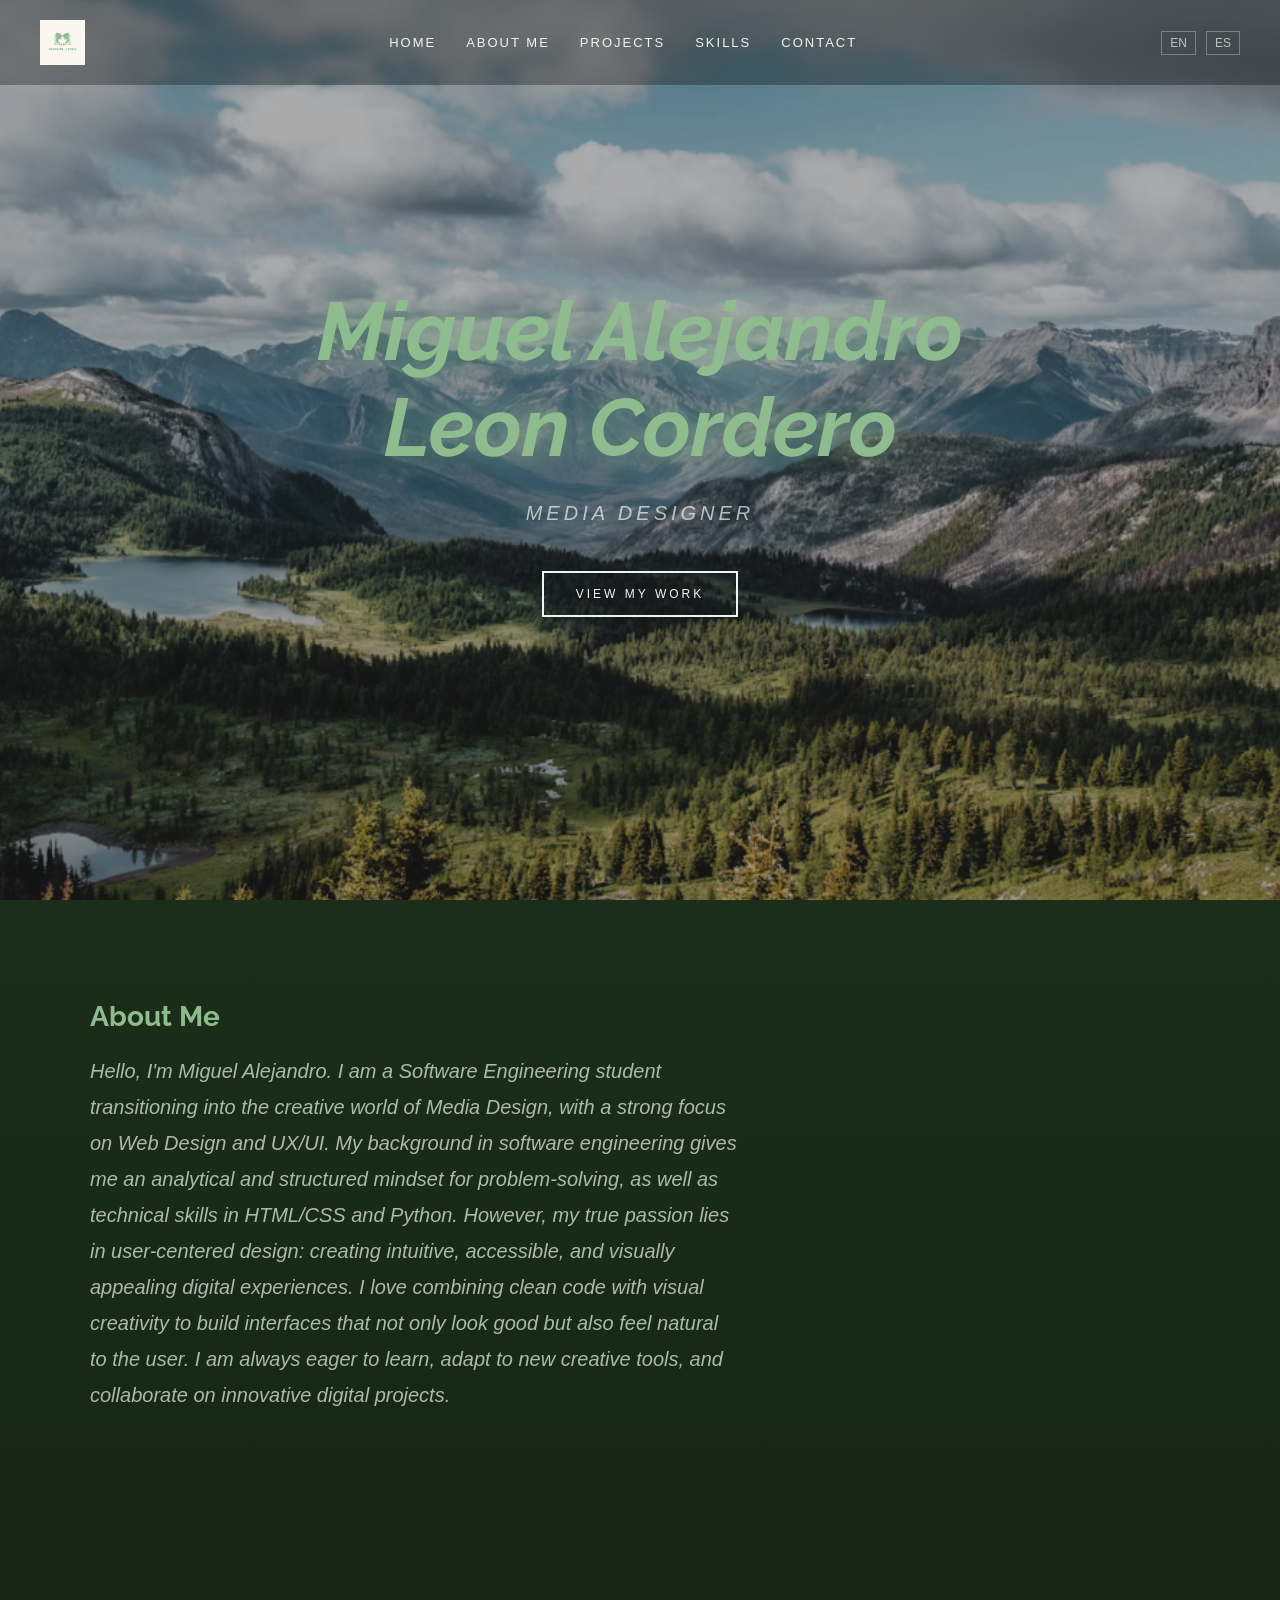
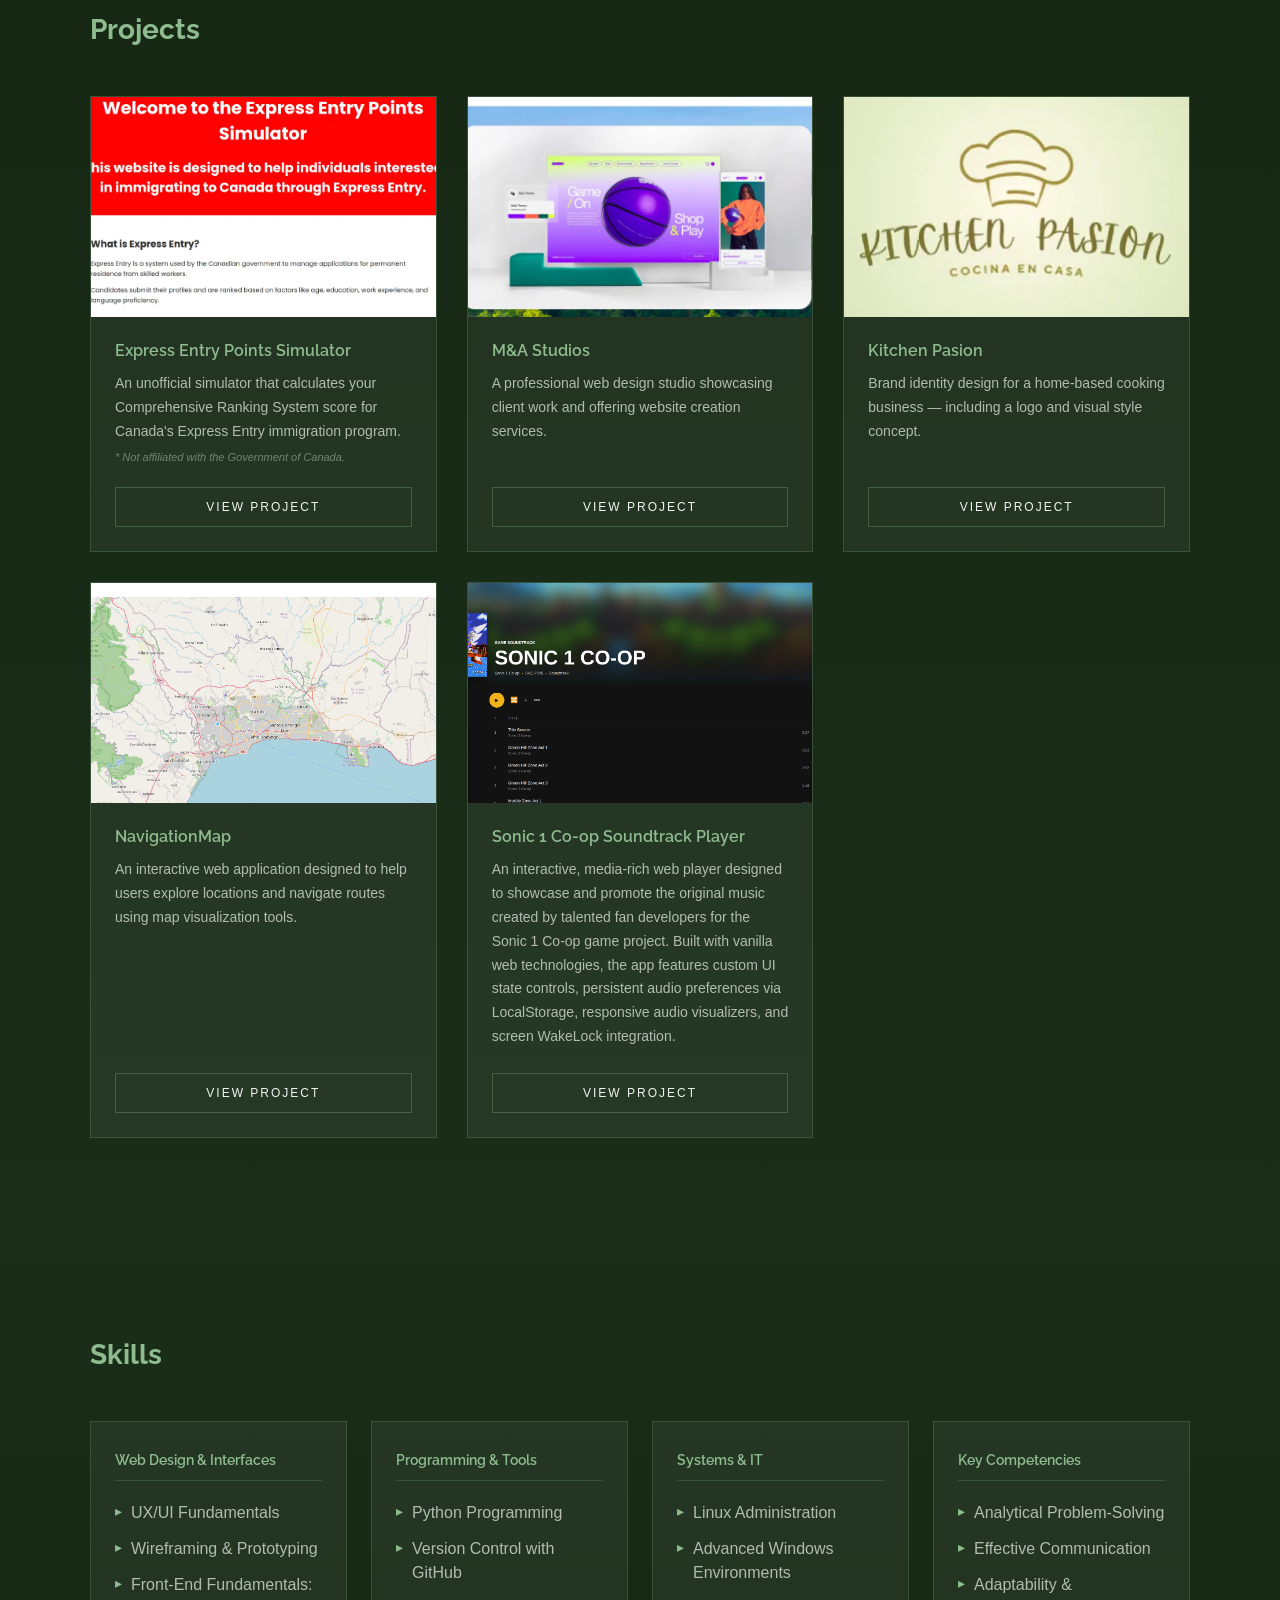
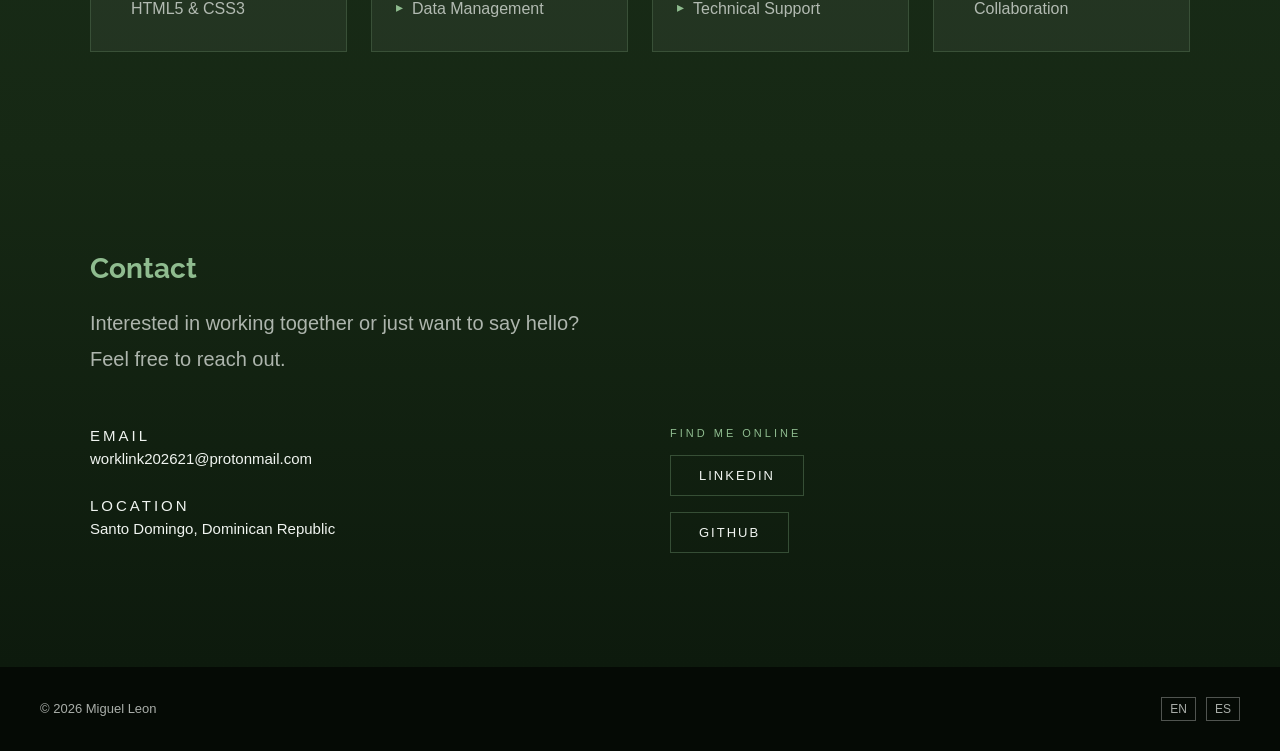
==== index.html @ cd5697e8 "Update index.html" ====
<!DOCTYPE html>
<html lang="en">
<head>
    <meta charset="UTF-8">
    <meta name="viewport" content="width=device-width, initial-scale=1.0">
    <title>My Portfolio - Miguel Alejandro Leon Cordero</title>

    <!-- Favicon - the logo in the browser window -->
    <link rel="icon" type="image/png" href="assets/images/Logo-without-background.png">

    <!-- Google Font -->
    <link href="https://fonts.googleapis.com/css2?family=Raleway:wght@100;200;300;400;700&display=swap" rel="stylesheet">

    <!-- CSS Connection -->
    <link rel="stylesheet" href="css/style.css">
</head>

<body>

    <!-- Loading Screen -->
    <div class="page-loader">
        <div class="loader-content">
            <p class="loader-name">Miguel Alejandro</p>
            <div class="loader-bar">
                <div class="loader-progress"></div>
            </div>
        </div>
    </div>

    <header>

        <!-- Logo -->
        <div class="logo">
            <img src="assets/images/Logo.png" alt="Miguel Leon">
        </div>

        <!-- Navigation Links -->
        <nav>
            <a href="#home">Home</a>
            <a href="#about">About Me</a>
            <a href="#projects">Projects</a>
            <a href="#skills">Skills</a>
            <a href="#contact">Contact</a>
        </nav>

        <!-- Language Selector -->
        <div class="lang-switch">
            <a href="index.html">EN</a>
            <a href="index-es.html">ES</a>
        </div>

        <!-- Hamburger Menu -->
        <button class="hamburger" aria-label="Open menu">
            <span></span>
            <span></span>
            <span></span>
        </button>

    </header>

    <main>

        <!-- Home -->
        <section id="home">

            <!-- Home screen containing animation and background -->
            <div class="hero">

                <!-- Animated elements (clouds and leaves via JavaScript) -->
                <div class="hero-animations"></div>

                <!-- Main message -->
                <div class="hero-content">
                    <h1>Miguel Alejandro Leon Cordero</h1>
                    <p class="hero-subtitle">Media Designer</p>
                    <a href="#projects" class="btn-primary">View My Work</a>
                </div>

            </div>
        </section>


        <!-- About Me -->
        <section id="about">

            <!-- Some animated elements -->
            <div class="about-animations"></div>

            <!-- Main message -->
            <div class="about-content">

                <h2>About Me</h2>

                <p>
                    Hello, I'm Miguel Alejandro. I am a Software Engineering student transitioning into the creative world of Media Design, with a strong focus on Web Design and UX/UI. My background in software engineering gives me an analytical and structured mindset for problem-solving, as well as technical skills in HTML/CSS and Python. However, my true passion lies in user-centered design: creating intuitive, accessible, and visually appealing digital experiences. I love combining clean code with visual creativity to build interfaces that not only look good but also feel natural to the user. I am always eager to learn, adapt to new creative tools, and collaborate on innovative digital projects.
                </p>

            </div>
        </section>


        <!-- Projects -->
        <section id="projects">

            <div class="projects-content">

                <h2>Projects</h2>

                <!-- Project Card Grid -->
                <div class="projects-grid">

                    <!-- Project Card 1 -->
                    <div class="project-card">

                        <!-- Project Image -->
                        <div class="project-image">
                            <img src="assets/images/project-1.webp"
                                alt="Express Entry Simulator Screenshot">
                        </div>

                        <!-- Project Information -->
                        <div class="project-info">
                            <h3>Express Entry Points Simulator</h3>

                            <p>
                                An unofficial simulator that calculates your Comprehensive Ranking System score for Canada's Express Entry immigration program.
                            </p>

                            <span class="project-disclaimer">
                                * Not affiliated with the Government of Canada.
                            </span>
                        </div>

                        <!-- Button at the bottom -->
                        <a href="https://miguelleon-creator.github.io/Express-Entry-Points-Simulator/"
                            class="project-link"
                            target="_blank">
                            View Project
                        </a>

                    </div>


                    <!-- Project Card 2 -->
                    <div class="project-card">

                        <div class="project-image">
                            <img src="assets/images/project-2.webp"
                                alt="M&A Studios Project Screenshot">
                        </div>

                        <div class="project-info">
                            <h3>M&A Studios</h3>

                            <p>
                                A professional web design studio showcasing client work and offering website creation services.
                            </p>
                        </div>

                        <a href="https://miguelleon-creator.github.io/M-A-Studios-Proejct/"
                            class="project-link"
                            target="_blank">
                            View Project
                        </a>

                    </div>


                    <!-- Project 3 -->
                    <div class="project-card">

                        <div class="project-image">
                            <img src="assets/images/project-3.webp"
                                alt="Kitchen Pasion Brand Identity Design">
                        </div>

                        <div class="project-info">
                            <h3>Kitchen Pasion</h3>

                            <p>
                                Brand identity design for a home-based cooking business — including a logo and visual style concept.
                            </p>
                        </div>

                        <a href="https://www.figma.com/proto/0dbO5yj5XopLUOTJS3fkdC/Untitled?node-id=0-1&t=U4OozwfaJjb96rFc-1"
                            class="project-link"
                            target="_blank">
                            View Project
                        </a>

                    </div>


                    <!-- Project Card 4 -->
                    <div class="project-card">

                        <div class="project-image">
                            <img src="assets/images/project-4.png"
                                alt="NavigationMap Screenshot">
                        </div>

                        <div class="project-info">
                            <h3>NavigationMap</h3>

                            <p>
                                An interactive web application designed to help users explore locations and navigate routes using map visualization tools.
                            </p>
                        </div>

                        <a href="https://linux-on-python.github.io/NavigationMap/"
                            class="project-link"
                            target="_blank">
                            View Project
                        </a>

                    </div>

                    <!-- Sonic 1 Co-op Soundtrack Player -->
                    <div class="project-card">
                    
                        <!-- Project image -->
                        <div class="project-image">
                            <img 
                                src="assets/images/project-5.png" 
                                alt="Sonic 1 Co-op Soundtrack Player"
                            >
                        </div>
                    
                        <!-- Project info -->
                        <div class="project-info">
                    
                            <h3>Sonic 1 Co-op Soundtrack Player</h3>
                    
                            <p>
                                An interactive, media-rich web player designed to showcase and
                                promote the original music created by talented fan developers
                                for the Sonic 1 Co-op game project. Built with vanilla web
                                technologies, the app features custom UI state controls,
                                persistent audio preferences via LocalStorage, responsive
                                audio visualizers, and screen WakeLock integration.
                            </p>
                    
                        </div>
                    
                        <!-- Button at the bottom -->
                        <a 
                            href="https://linux-on-python.github.io/sonic-1-coop-soundtrack/"
                            class="project-link"
                            target="_blank"
                            rel="noopener noreferrer"
                        >
                            View Project
                        </a>
                    
                    </div>

                </div>

            </div>
        </section>


        <!-- Skills -->
        <section id="skills">

            <!-- Some animated elements -->
            <div class="skills-animations"></div>

            <!-- Main message -->
            <div class="skills-content">

                <h2>Skills</h2>

                <!-- Skill Card Grid -->
                <div class="skills-grid">

                    <!-- Card 1 -->
                    <div class="skill-card">

                        <h3>Web Design & Interfaces</h3>

                        <ul>
                            <li>UX/UI Fundamentals</li>
                            <li>Wireframing & Prototyping</li>
                            <li>Front-End Fundamentals: HTML5 & CSS3</li>
                        </ul>

                    </div>


                    <!-- Card 2 -->
                    <div class="skill-card">

                        <h3>Programming & Tools</h3>

                        <ul>
                            <li>Python Programming</li>
                            <li>Version Control with GitHub</li>
                            <li>Data Management</li>
                        </ul>

                    </div>


                    <!-- Card 3 -->
                    <div class="skill-card">

                        <h3>Systems & IT</h3>

                        <ul>
                            <li>Linux Administration</li>
                            <li>Advanced Windows Environments</li>
                            <li>Technical Support</li>
                        </ul>

                    </div>


                    <!-- Card 4 -->
                    <div class="skill-card">

                        <h3>Key Competencies</h3>

                        <ul>
                            <li>Analytical Problem-Solving</li>
                            <li>Effective Communication</li>
                            <li>Adaptability & Collaboration</li>
                        </ul>

                    </div>

                </div>
            </div>
        </section>


        <!-- Contact -->
        <section id="contact">

            <div class="contact-content">

                <h2>Contact</h2>

                <p class="contact-intro">
                    Interested in working together or just want to say hello? Feel free to reach out.
                </p>

                <!-- Contact Grid -->
                <div class="contact-grid">

                    <!-- Left Side - Contact Information -->
                    <div class="contact-info">

                        <div class="contact-item">

                            <!-- Email -->
                            <span class="contact-label">Email</span>
                            <a href="mailto:worklink202621@protonmail.com">
                                worklink202621@protonmail.com
                            </a>

                        </div>


                        <div class="contact-item">

                            <!-- Location -->
                            <span class="contact-label">Location</span>
                            <span>Santo Domingo, Dominican Republic</span>

                        </div>

                    </div>


                    <!-- Right Side - Social Media -->
                    <div class="contact-social">

                        <span class="contact-label">Find Me Online</span>

                        <a href="https://www.linkedin.com/in/miguelleonin2005/"
                            class="social-link">
                            LinkedIn
                        </a>

                        <a href="https://github.com/Linux-On-Python"
                            class="social-link">
                            GitHub
                        </a>

                    </div>

                </div>
            </div>
        </section>

    </main>


    <footer>

        <p>&copy; 2026 Miguel Leon</p>

        <div class="lang-switch">
            <a href="index.html">EN</a>
            <a href="index-es.html">ES</a>
        </div>

    </footer>


    <!-- JavaScript -->
    <script src="JS/main.js"></script>

</body>
</html>
---- css/style.css ----
/* style.css */

/* ================================
   CSS VARIABLES
================================ */
:root {
    --color-sky: #87CEEB;
    --color-forest: #1a3a2a;
    --color-dark-green: #0d2010;
    --color-text-light: #f0f4f0;
    --color-text-muted: rgba(240, 244, 240, 0.7);
    --color-accent: #8fbc8f;

    --font-pixel: 'Raleway', sans-serif;
    --font-body: 'Segoe UI', sans-serif;

    --section-padding: 80px 40px;
}


/* ================================
   RESET
================================ */
* {
    margin: 0;
    padding: 0;
    box-sizing: border-box;
}


/* Prevent images and media from
   creating unexpected overflow */
img {
    max-width: 100%;
    display: block;
}


/* ================================
   BODY
================================ */
body {
    font-family: var(--font-body);
    color: var(--color-text-light);
    overflow-x: hidden;
    background-color: #0a1208;
}


h1 {
    color: var(--color-accent);
    font-family: var(--font-pixel);
}


/* ================================
   HEADER
================================ */
header {
    position: fixed;
    top: 0;
    left: 0;
    right: 0;

    display: flex;
    justify-content: space-between;
    align-items: center;

    padding: 20px 40px;

    background: rgba(0, 0, 0, 0.3);
    backdrop-filter: blur(6px);

    z-index: 100;
}


/* Navigation */
nav {
    display: flex;
    gap: 30px;

    min-width: 0;
}


nav a {
    color: var(--color-text-light);
    text-decoration: none;

    font-size: 13px;
    letter-spacing: 2px;
    text-transform: uppercase;

    white-space: nowrap;
}


/* Logo */
.logo {
    min-width: 0;
}


.logo img {
    height: 45px;
    display: block;

    /* Removes white background on dark header */
    mix-blend-mode: screen;
}


/* Language switch */
.lang-switch {
    display: flex;
    gap: 10px;

    flex-shrink: 0;
}


.lang-switch a {
    color: var(--color-text-muted);
    text-decoration: none;

    font-size: 12px;

    border: 1px solid rgba(255, 255, 255, 0.3);

    padding: 4px 8px;
}


/* ================================
   HERO SECTION
================================ */

/* Removes general section padding
   from the home section */
#home {
    padding: 0;
}


.hero {
    height: 100vh;

    background-image: url('../assets/images/hero-bg.webp');
    background-size: cover;
    background-position: center;

    position: relative;
    overflow: hidden;

    display: flex;
    align-items: center;
    justify-content: center;

    background-color: rgba(0, 0, 0, 0.15);
    background-blend-mode: darken;
}


/* Dark overlay */
.hero::before {
    content: '';

    position: absolute;
    top: 0;
    left: 0;
    right: 0;
    bottom: 0;

    background: rgba(0, 0, 0, 0.2);

    z-index: 1;
}


/* Hero content */
.hero-content {
    position: relative;
    z-index: 2;

    text-align: center;

    width: 100%;
    max-width: 700px;

    min-width: 0;
}


.hero-content h1 {
    font-size: 82px;
    font-weight: 700;
    font-style: italic;

    color: var(--color-accent);
    font-family: var(--font-pixel);

    margin-bottom: 20px;

    text-shadow: 0 0 30px rgba(143, 188, 143, 0.6);
}


/* Hero subtitle */
.hero-content .hero-subtitle {
    font-size: 20px;

    color: var(--color-text-muted);

    letter-spacing: 4px;
    text-transform: uppercase;

    margin-bottom: 40px;

    display: block;

    text-align: center;

    width: 100%;
    max-width: none;
}


/* Primary button */
.btn-primary {
    display: inline-block;

    padding: 14px 32px;

    border: 2px solid var(--color-text-light);

    color: var(--color-text-light);
    text-decoration: none;

    letter-spacing: 3px;
    text-transform: uppercase;

    font-size: 12px;

    transition: all 0.3s ease;
}


.btn-primary:hover {
    background: var(--color-accent);

    border-color: var(--color-accent);

    color: #000000;
}


/* ================================
   GENERAL SECTIONS
================================ */
section {
    padding: 100px 40px;

    color: var(--color-text-light);

    overflow: hidden;
}


section h2 {
    font-family: var(--font-pixel);

    font-size: 28px;
    font-weight: 700;

    margin-bottom: 20px;

    color: var(--color-accent);
}


section p {
    font-size: 20px;

    font-style: italic;
    line-height: 1.8;

    color: var(--color-text-muted);

    max-width: 650px;

    overflow-wrap: break-word;
}


/* ================================
   SECTION CONTENT CONTAINERS
================================ */
.about-content,
.projects-content,
.contact-content,
.skills-content {

    width: 100%;
    max-width: 1100px;

    margin: 0 auto;

    min-width: 0;
}


/* ================================
   ABOUT SECTION
================================ */
#about {
    background: linear-gradient(
        180deg,
        #1a2e1a 0%,
        #162814 100%
    );
}


/* ================================
   PROJECTS SECTION
================================ */
#projects {
    background: linear-gradient(
        180deg,
        #162814 0%,
        #1a2e1a 100%
    );
}


/* ================================
   SKILLS SECTION
================================ */
#skills {
    background: linear-gradient(
        180deg,
        #1a2e1a 0%,
        #162814 100%
    );
}


/* ================================
   CONTACT SECTION
================================ */
#contact {
    background: linear-gradient(
        180deg,
        #162814 0%,
        #0d1a0d 100%
    );
}


/* ================================
   PROJECTS GRID
================================ */

/*
   IMPORTANT FIX:

   minmax(0, 1fr) prevents long English
   text from forcing one grid column
   to become wider than the others.
*/
.projects-grid {
    display: grid;

    grid-template-columns:
        repeat(3, minmax(0, 1fr));

    gap: 30px;

    margin-top: 50px;

    width: 100%;
    min-width: 0;
}


/* ================================
   PROJECT CARD
================================ */
.project-card {
    background: rgba(255, 255, 255, 0.05);

    border: 1px solid rgba(143, 188, 143, 0.2);

    display: flex;
    flex-direction: column;

    /*
       Prevent card content from
       forcing the grid wider.
    */
    min-width: 0;
    width: 100%;

    transition: all 0.3s ease;
}


/* ================================
   PROJECT IMAGE
================================ */
.project-image {
    width: 100%;
    height: 220px;

    overflow: hidden;

    flex-shrink: 0;
}


.project-image img {
    width: 100%;
    height: 100%;

    object-fit: cover;

    transition: transform 0.4s ease;
}


/* Image hover zoom */
.project-card:hover .project-image img {
    transform: scale(1.05);
}


/* ================================
   PROJECT INFORMATION
================================ */
.project-info {
    padding: 24px 24px 0 24px;

    flex: 1;

    min-width: 0;
}


.project-info h3 {
    font-family: var(--font-pixel);

    font-size: 16px;
    font-weight: 600;

    color: var(--color-accent);

    margin-bottom: 12px;

    /*
       Allows long English titles
       to wrap instead of expanding
       the card.
    */
    overflow-wrap: break-word;
}


.project-info p {
    font-size: 14px;

    color: var(--color-text-muted);

    line-height: 1.7;

    font-style: normal;

    max-width: none;

    /*
       Important for English text.
    */
    overflow-wrap: break-word;
}


/* Disclaimer */
.project-disclaimer {
    display: block;

    font-size: 11px;

    color: rgba(240, 244, 240, 0.4);

    margin-top: 8px;

    font-style: italic;

    overflow-wrap: break-word;
}


/* ================================
   PROJECT BUTTON
================================ */
.project-link {
    display: block;

    margin: 24px;

    padding: 12px;

    text-align: center;

    border: 1px solid rgba(143, 188, 143, 0.3);

    color: var(--color-text-light);

    text-decoration: none;

    letter-spacing: 2px;
    text-transform: uppercase;

    font-size: 12px;

    transition: all 0.3s ease;

    /*
       Prevent long text from
       breaking the button.
    */
    white-space: nowrap;

    flex-shrink: 0;
}


.project-link:hover {
    background: rgba(143, 188, 143, 0.1);

    border-color: var(--color-accent);

    color: var(--color-accent);
}


/* Card hover */
.project-card:hover {
    border-color: rgba(143, 188, 143, 0.5);

    transform: translateY(-4px);
}


/* ================================
   SKILLS SECTION
================================ */

/*
   Four equal columns.

   minmax(0, 1fr) prevents long
   English skill names from
   breaking the layout.
*/
.skills-grid {
    display: grid;

    grid-template-columns:
        repeat(4, minmax(0, 1fr));

    gap: 24px;

    margin-top: 50px;

    width: 100%;
    min-width: 0;
}


/* ================================
   SKILL CARD
================================ */
.skill-card {
    background: rgba(255, 255, 255, 0.05);

    border: 1px solid rgba(143, 188, 143, 0.2);

    padding: 30px 24px;

    min-width: 0;
    width: 100%;

    transition: all 0.3s ease;
}


/* Skill title */
.skill-card h3 {
    font-family: var(--font-pixel);

    font-size: 14px;
    font-weight: 600;

    color: var(--color-accent);

    margin-bottom: 20px;

    padding-bottom: 12px;

    border-bottom:
        1px solid rgba(143, 188, 143, 0.2);

    /*
       Allows titles to wrap naturally.
    */
    overflow-wrap: break-word;
}


/* Skill list */
.skill-card ul {
    list-style: none;

    display: flex;
    flex-direction: column;

    gap: 12px;

    min-width: 0;
}


/* Skill item */
.skill-card li {
    font-size: 16px;

    color: var(--color-text-muted);

    line-height: 1.5;

    padding-left: 16px;

    position: relative;

    /*
       Important for long English
       phrases.
    */
    overflow-wrap: break-word;
}


/* Custom bullet */
.skill-card li::before {
    content: '▸';

    position: absolute;

    left: 0;

    color: var(--color-accent);

    font-size: 14px;
}


/* Skill card hover */
.skill-card:hover {
    background: rgba(143, 188, 143, 0.08);

    border-color: rgba(143, 188, 143, 0.5);

    transform: translateY(-4px);
}


/* ================================
   CONTACT SECTION
================================ */
.contact-intro {
    margin-top: 16px;
    margin-bottom: 50px;

    font-style: normal;

    max-width: 500px;
}


/* Contact grid */
.contact-grid {
    display: grid;

    grid-template-columns:
        repeat(2, minmax(0, 1fr));

    gap: 60px;

    min-width: 0;
}


/* Contact item */
.contact-item {
    display: flex;

    flex-direction: column;

    gap: 6px;

    margin-bottom: 30px;

    min-width: 0;
}


/* Labels */
.contact-label {
    font-size: 11px;

    letter-spacing: 3px;

    text-transform: uppercase;

    color: var(--color-accent);
}


/* Email and location */
.contact-item a,
.contact-item span {
    font-size: 15px;

    color: var(--color-text-light);

    text-decoration: none;

    overflow-wrap: break-word;
}


/* Email hover */
.contact-item a:hover {
    color: var(--color-accent);
}


/* ================================
   SOCIAL LINKS
================================ */
.contact-social {
    display: flex;

    flex-direction: column;

    gap: 16px;

    min-width: 0;
}


/* Social button */
.social-link {
    display: inline-block;

    padding: 12px 28px;

    border: 1px solid rgba(143, 188, 143, 0.3);

    color: var(--color-text-light);

    text-decoration: none;

    letter-spacing: 2px;

    text-transform: uppercase;

    font-size: 13px;

    transition: all 0.3s ease;

    width: fit-content;

    max-width: 100%;
}


.social-link:hover {
    background: rgba(143, 188, 143, 0.1);

    border-color: var(--color-accent);

    color: var(--color-accent);
}


/* ================================
   PAGE LOADER
================================ */
.page-loader {
    position: fixed;

    top: 0;
    left: 0;

    width: 100%;
    height: 100%;

    background: #0a1208;

    z-index: 9999;

    display: flex;

    align-items: center;
    justify-content: center;

    transition:
        opacity 0.8s ease,
        visibility 0.8s ease;
}


/* Hidden loader */
.page-loader.hidden {
    opacity: 0;

    visibility: hidden;
}


/* Loader content */
.loader-content {
    text-align: center;
}


/* Loader name */
.loader-name {
    font-family: var(--font-pixel);

    font-size: 24px;
    font-weight: 300;

    color: var(--color-accent);

    letter-spacing: 4px;

    margin-bottom: 30px;

    font-style: italic;

    animation:
        fadeInUp 0.8s ease forwards;
}


/* Loading bar */
.loader-bar {
    width: 200px;
    height: 2px;

    background: rgba(143, 188, 143, 0.2);

    margin: 0 auto;

    overflow: hidden;
}


/* Progress */
.loader-progress {
    height: 100%;

    background: var(--color-accent);

    width: 0%;

    animation:
        loadProgress 1.2s ease forwards;
}


/* Fade in */
@keyframes fadeInUp {

    from {
        opacity: 0;

        transform:
            translateY(20px);
    }

    to {
        opacity: 1;

        transform:
            translateY(0);
    }
}


/* Progress animation */
@keyframes loadProgress {

    from {
        width: 0%;
    }

    to {
        width: 100%;
    }
}


/* ================================
   HAMBURGER BUTTON
================================ */
.hamburger {
    display: none;

    background: none;

    border: none;

    cursor: pointer;

    flex-direction: column;

    gap: 5px;

    padding: 4px;
}


/* Hamburger lines */
.hamburger span {
    display: block;

    width: 25px;
    height: 2px;

    background:
        var(--color-text-light);

    transition:
        all 0.3s ease;
}


/* Open menu - first line */
.hamburger.active span:nth-child(1) {
    transform:
        translateY(7px)
        rotate(45deg);
}


/* Open menu - middle line */
.hamburger.active span:nth-child(2) {
    opacity: 0;
}


/* Open menu - bottom line */
.hamburger.active span:nth-child(3) {
    transform:
        translateY(-7px)
        rotate(-45deg);
}


/* ================================
   LARGE TABLET
   max 1000px
================================ */
@media (max-width: 1000px) {

    /*
       Projects become 2 columns
       before they become too narrow.
    */
    .projects-grid {
        grid-template-columns:
            repeat(2, minmax(0, 1fr));
    }


    /*
       Skills become 2 columns.
    */
    .skills-grid {
        grid-template-columns:
            repeat(2, minmax(0, 1fr));
    }


    .hero-content h1 {
        font-size: 64px;
    }
}


/* ================================
   TABLET
   max 768px
================================ */
@media (max-width: 768px) {

    /* ============================
       HEADER
    ============================ */

    header {
        padding: 16px 24px;
    }


    /* Hide navigation */
    nav {
        display: none;

        position: fixed;

        top: 0;
        left: 0;

        width: 100%;
        height: 100vh;

        background:
            rgba(10, 18, 8, 0.97);

        flex-direction: column;

        align-items: center;
        justify-content: center;

        gap: 40px;

        z-index: 200;
    }


    /* Show navigation */
    nav.open {
        display: flex;
    }


    /* Mobile navigation links */
    nav a {
        font-size: 18px;

        letter-spacing: 4px;
    }


    /* Show hamburger */
    .hamburger {
        display: flex;

        z-index: 300;
    }


    /* Hide language switch */
    header .lang-switch {
        display: none;
    }


    /* ============================
       HERO
    ============================ */

    .hero-content h1 {
        font-size: 36px;
    }


    .hero-content .hero-subtitle {
        font-size: 11px;

        letter-spacing: 2px;
    }


    /* ============================
       SECTIONS
    ============================ */

    section {
        padding: 70px 24px;
    }


    section h2 {
        font-size: 20px;
    }


    /* ============================
       PROJECTS
    ============================ */

    .projects-grid {
        grid-template-columns: 1fr;

        gap: 24px;
    }


    /* ============================
       SKILLS
    ============================ */

    .skills-grid {
        grid-template-columns:
            repeat(2, minmax(0, 1fr));
    }


    /* ============================
       CONTACT
    ============================ */

    .contact-grid {
        grid-template-columns: 1fr;

        gap: 40px;
    }


    /* ============================
       FOOTER
    ============================ */

    footer {
        flex-direction: column;

        gap: 16px;

        text-align: center;

        padding: 24px;
    }
}


/* ================================
   MOBILE
   max 480px
================================ */
@media (max-width: 480px) {

    /* ============================
       HEADER
    ============================ */

    header {
        padding: 14px 16px;
    }


    /* ============================
       HERO
    ============================ */

    .hero-content {
        padding: 0 16px;
    }


    .hero-content h1 {
        font-size: 28px;
    }


    .hero-content .hero-subtitle {
        font-size: 10px;

        letter-spacing: 2px;
    }


    /* ============================
       SECTIONS
    ============================ */

    section {
        padding: 60px 16px;
    }


    section h2 {
        font-size: 20px;
    }


    /* ============================
       PROJECTS
    ============================ */

    .project-image {
        height: 200px;
    }


    .project-info {
        padding: 20px 20px 0 20px;
    }


    .project-link {
        margin: 20px;

        padding: 12px 8px;

        font-size: 11px;
    }


    /* ============================
       SKILLS
    ============================ */

    .skills-grid {
        grid-template-columns: 1fr;

        gap: 20px;
    }


    .skill-card {
        padding: 24px 20px;
    }


    /* ============================
       LOADER
    ============================ */

    .loader-name {
        font-size: 16px;
    }


    .loader-bar {
        width: 160px;
    }
}


/* ================================
   FOOTER
================================ */
footer {
    background-color: #050a05;

    padding: 30px 40px;

    display: flex;

    justify-content: space-between;
    align-items: center;

    color: var(--color-text-muted);

    font-size: 13px;
}
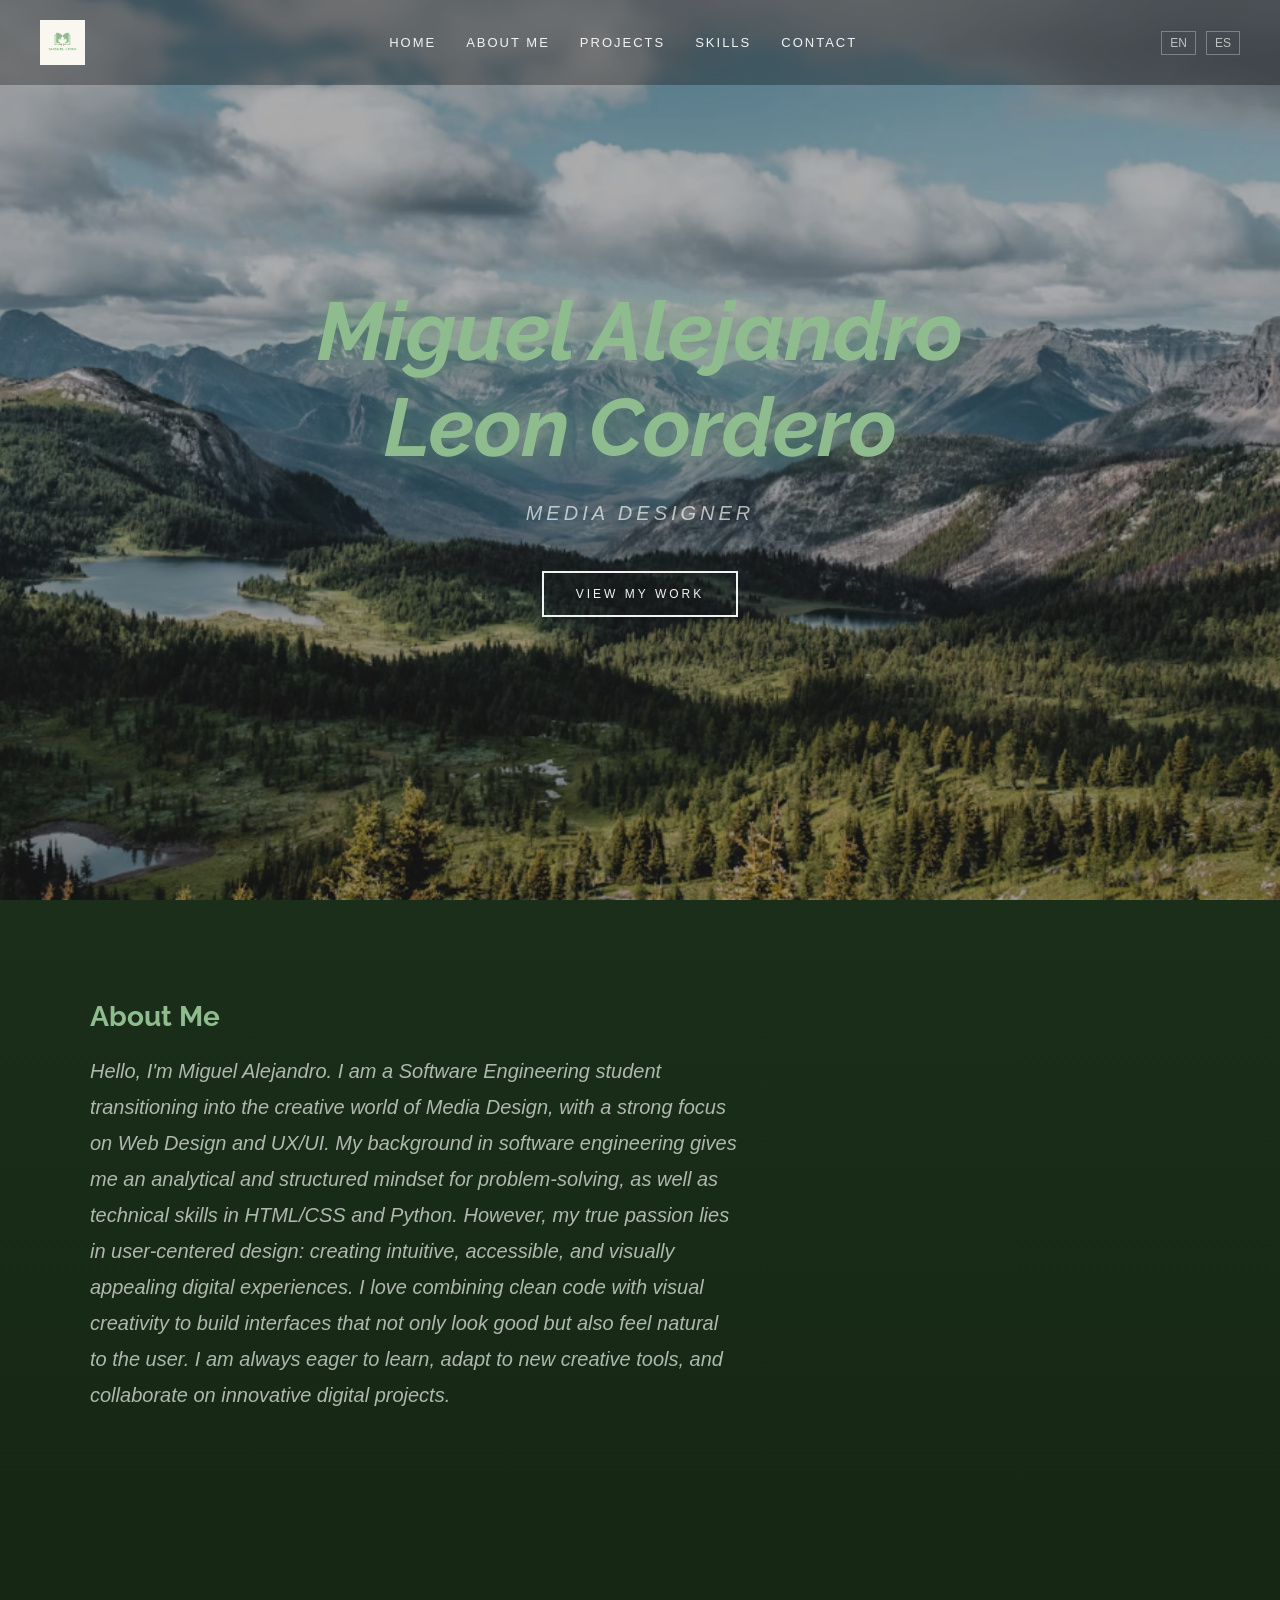
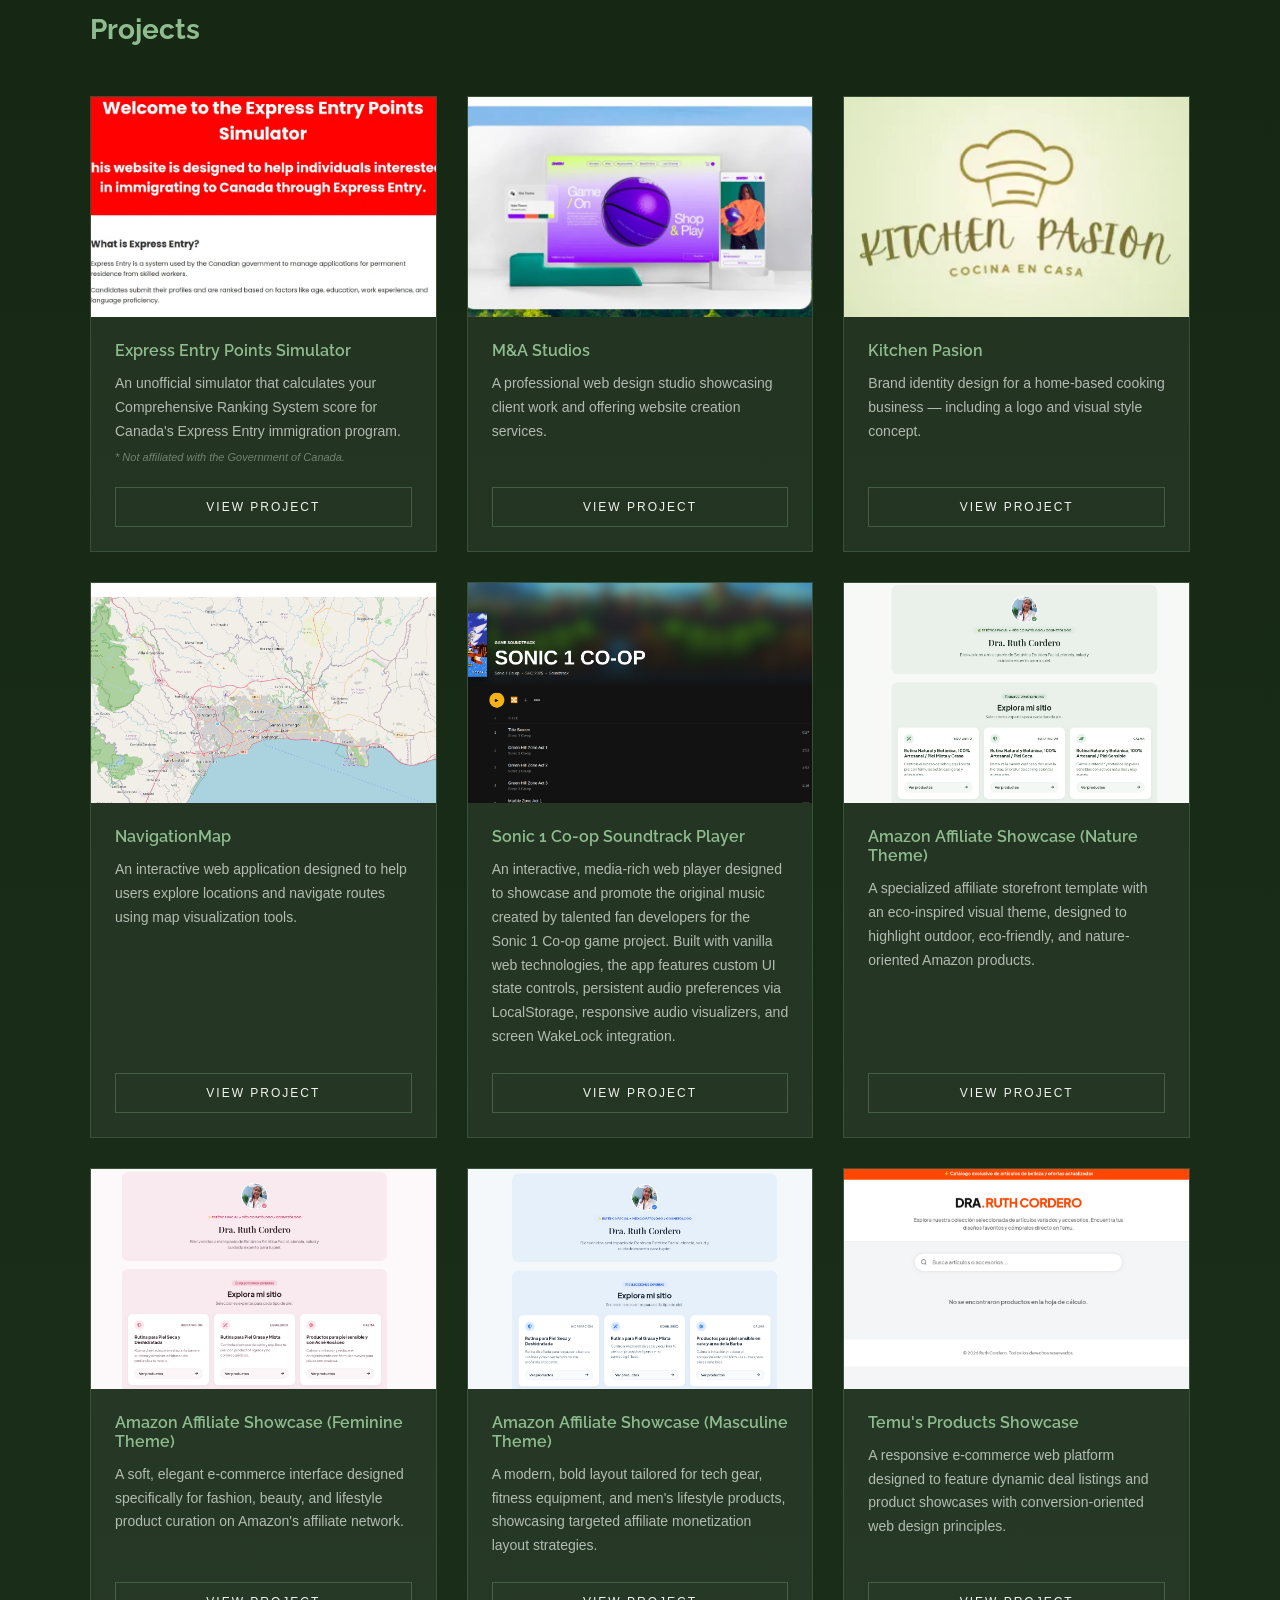
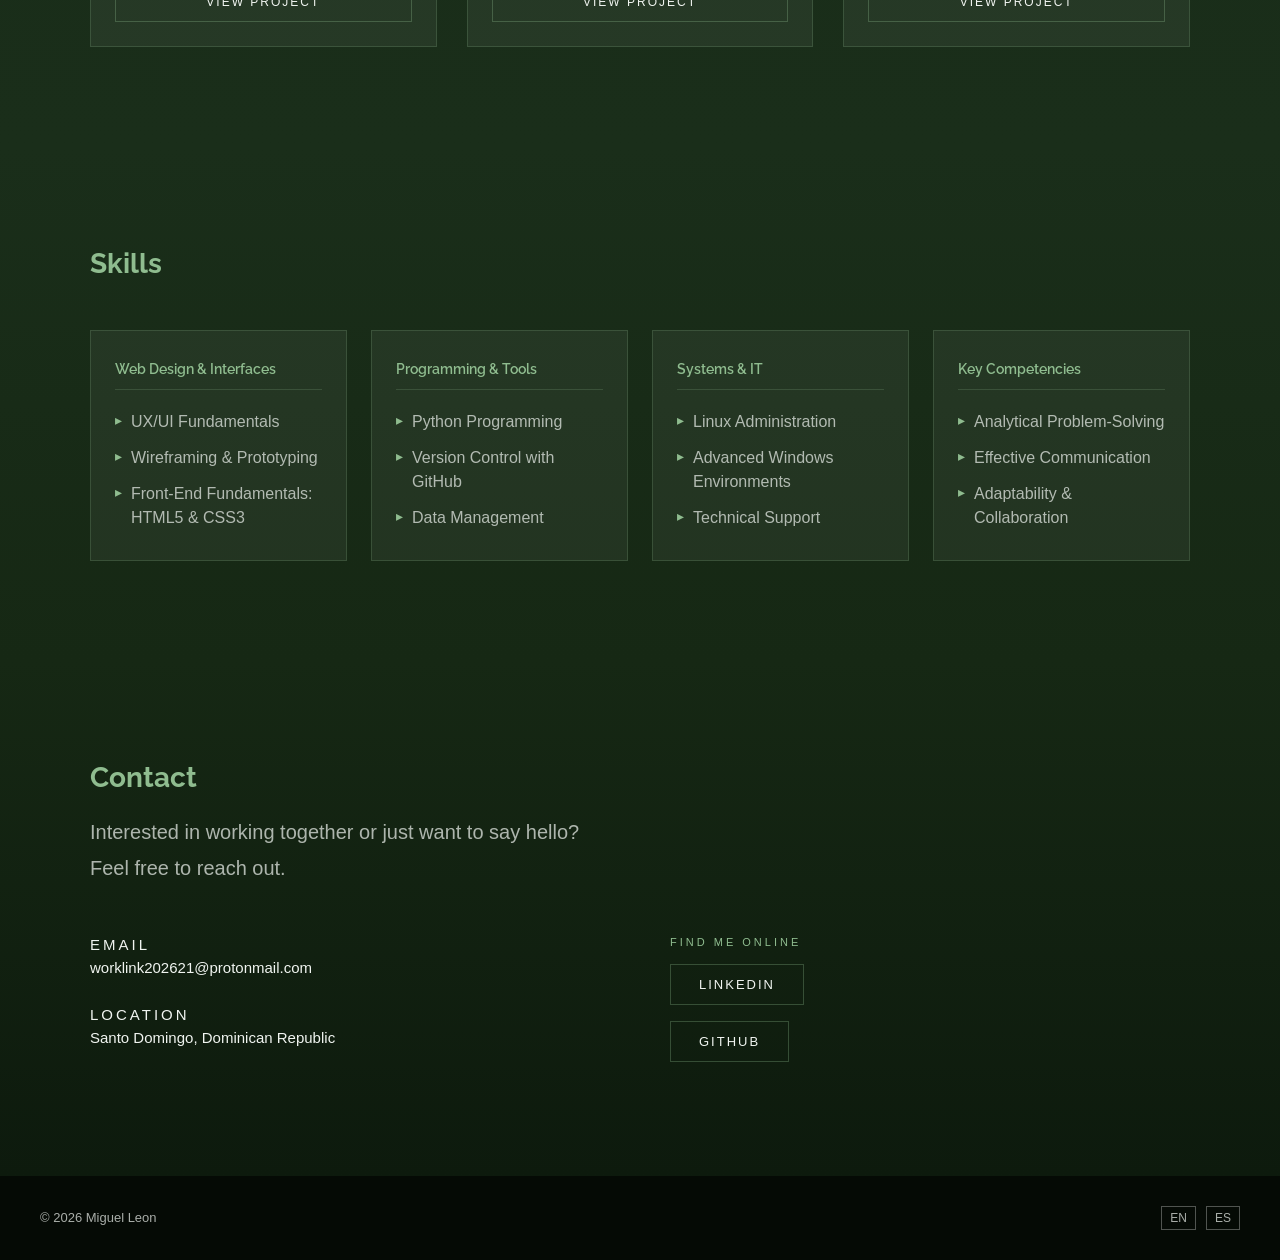
==== commit 0b26a568: "Update index.html" ====
--- a/index.html
+++ b/index.html
@@ -254,6 +254,106 @@
                     
                     </div>
 
+                    <!-- Amazon Affiliate Showcase - Nature Version -->
+                    <div class="project-card">
+
+                        <div class="project-image">
+                            <img src="assets/images/nature-project.png"
+                                alt="Amazon Affiliate Nature Version Screenshot">
+                        </div>
+
+                        <div class="project-info">
+                            <h3>Amazon Affiliate Showcase (Nature Theme)</h3>
+
+                            <p>
+                                A specialized affiliate storefront template with an eco-inspired visual theme, designed to highlight outdoor, eco-friendly, and nature-oriented Amazon products.
+                            </p>
+                        </div>
+
+                        <a href="https://linux-on-python.github.io/Amazon-Affiliate-Nature-Version/"
+                            class="project-link"
+                            target="_blank"
+                            rel="noopener noreferrer">
+                            View Project
+                        </a>
+
+                    </div>
+
+                    <!-- Amazon Affiliate Showcase - Feminine Version -->
+                    <div class="project-card">
+
+                        <div class="project-image">
+                            <img src="assets/images/femenine-version.png"
+                                alt="Amazon Affiliate Feminine Version Screenshot">
+                        </div>
+
+                        <div class="project-info">
+                            <h3>Amazon Affiliate Showcase (Feminine Theme)</h3>
+
+                            <p>
+                                A soft, elegant e-commerce interface designed specifically for fashion, beauty, and lifestyle product curation on Amazon's affiliate network.
+                            </p>
+                        </div>
+
+                        <a href="https://linux-on-python.github.io/Amazon-Affiliate-Femenine-Version/"
+                            class="project-link"
+                            target="_blank"
+                            rel="noopener noreferrer">
+                            View Project
+                        </a>
+
+                    </div>
+
+                    <!-- Amazon Affiliate Showcase - Masculine Version -->
+                    <div class="project-card">
+
+                        <div class="project-image">
+                            <img src="assets/images/masculine-version.png"
+                                alt="Amazon Affiliate Masculine Version Screenshot">
+                        </div>
+
+                        <div class="project-info">
+                            <h3>Amazon Affiliate Showcase (Masculine Theme)</h3>
+
+                            <p>
+                                A modern, bold layout tailored for tech gear, fitness equipment, and men's lifestyle products, showcasing targeted affiliate monetization layout strategies.
+                            </p>
+                        </div>
+
+                        <a href="https://linux-on-python.github.io/Amazon-Affiliate-Masculine-version/"
+                            class="project-link"
+                            target="_blank"
+                            rel="noopener noreferrer">
+                            View Project
+                        </a>
+
+                    </div>
+
+                    <!-- Temu Products Showcase -->
+                    <div class="project-card">
+
+                        <div class="project-image">
+                            <img src="assets/images/temu-affiliate.png"
+                                alt="Temu's Products Showcase Screenshot">
+                        </div>
+
+                        <div class="project-info">
+                            <h3>Temu's Products Showcase</h3>
+
+                            <p>
+                                A responsive e-commerce web platform designed to feature dynamic deal listings and product showcases with conversion-oriented web design principles.
+                            </p>
+                        </div>
+
+                        <a href="https://linux-on-python.github.io/Temu-s-Products-/"
+                            class="project-link"
+                            target="_blank"
+                            rel="noopener noreferrer">
+                            View Project
+                        </a>
+
+                    </div>
+
                 </div>
 
             </div>
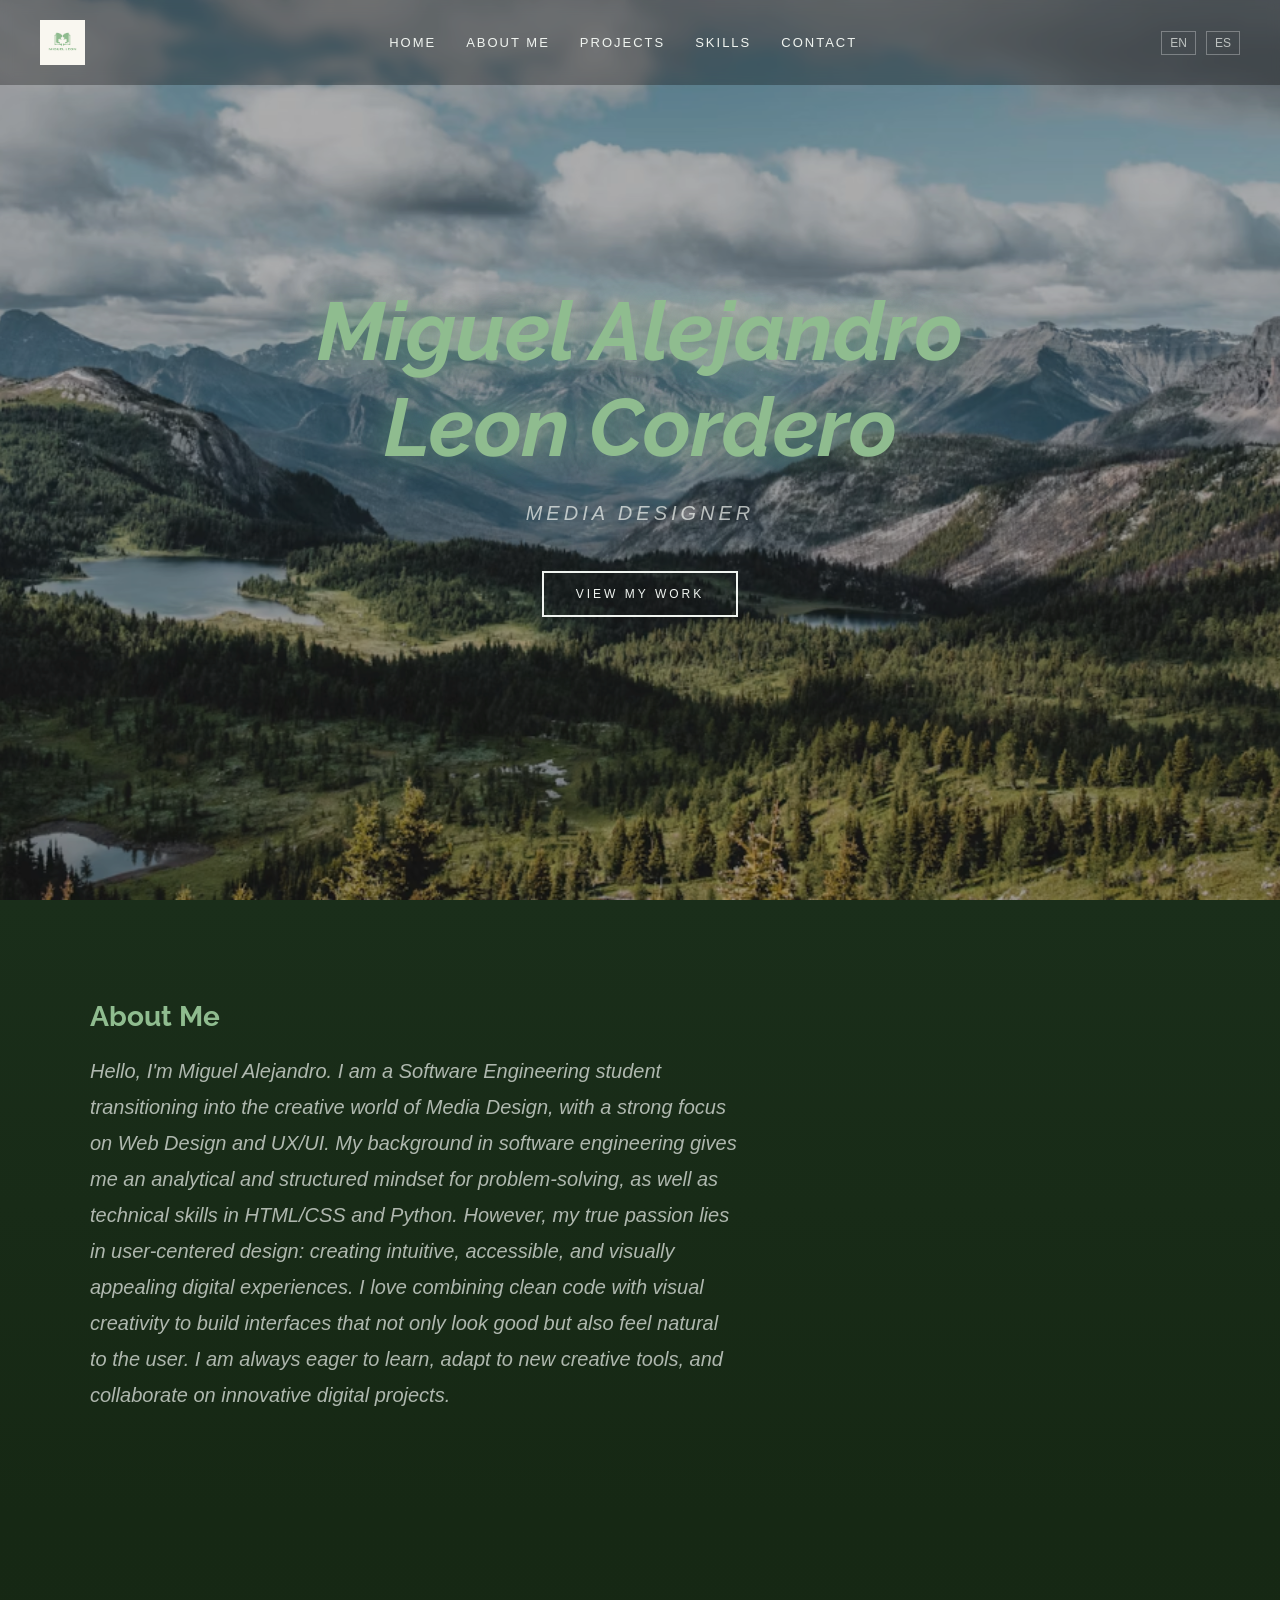
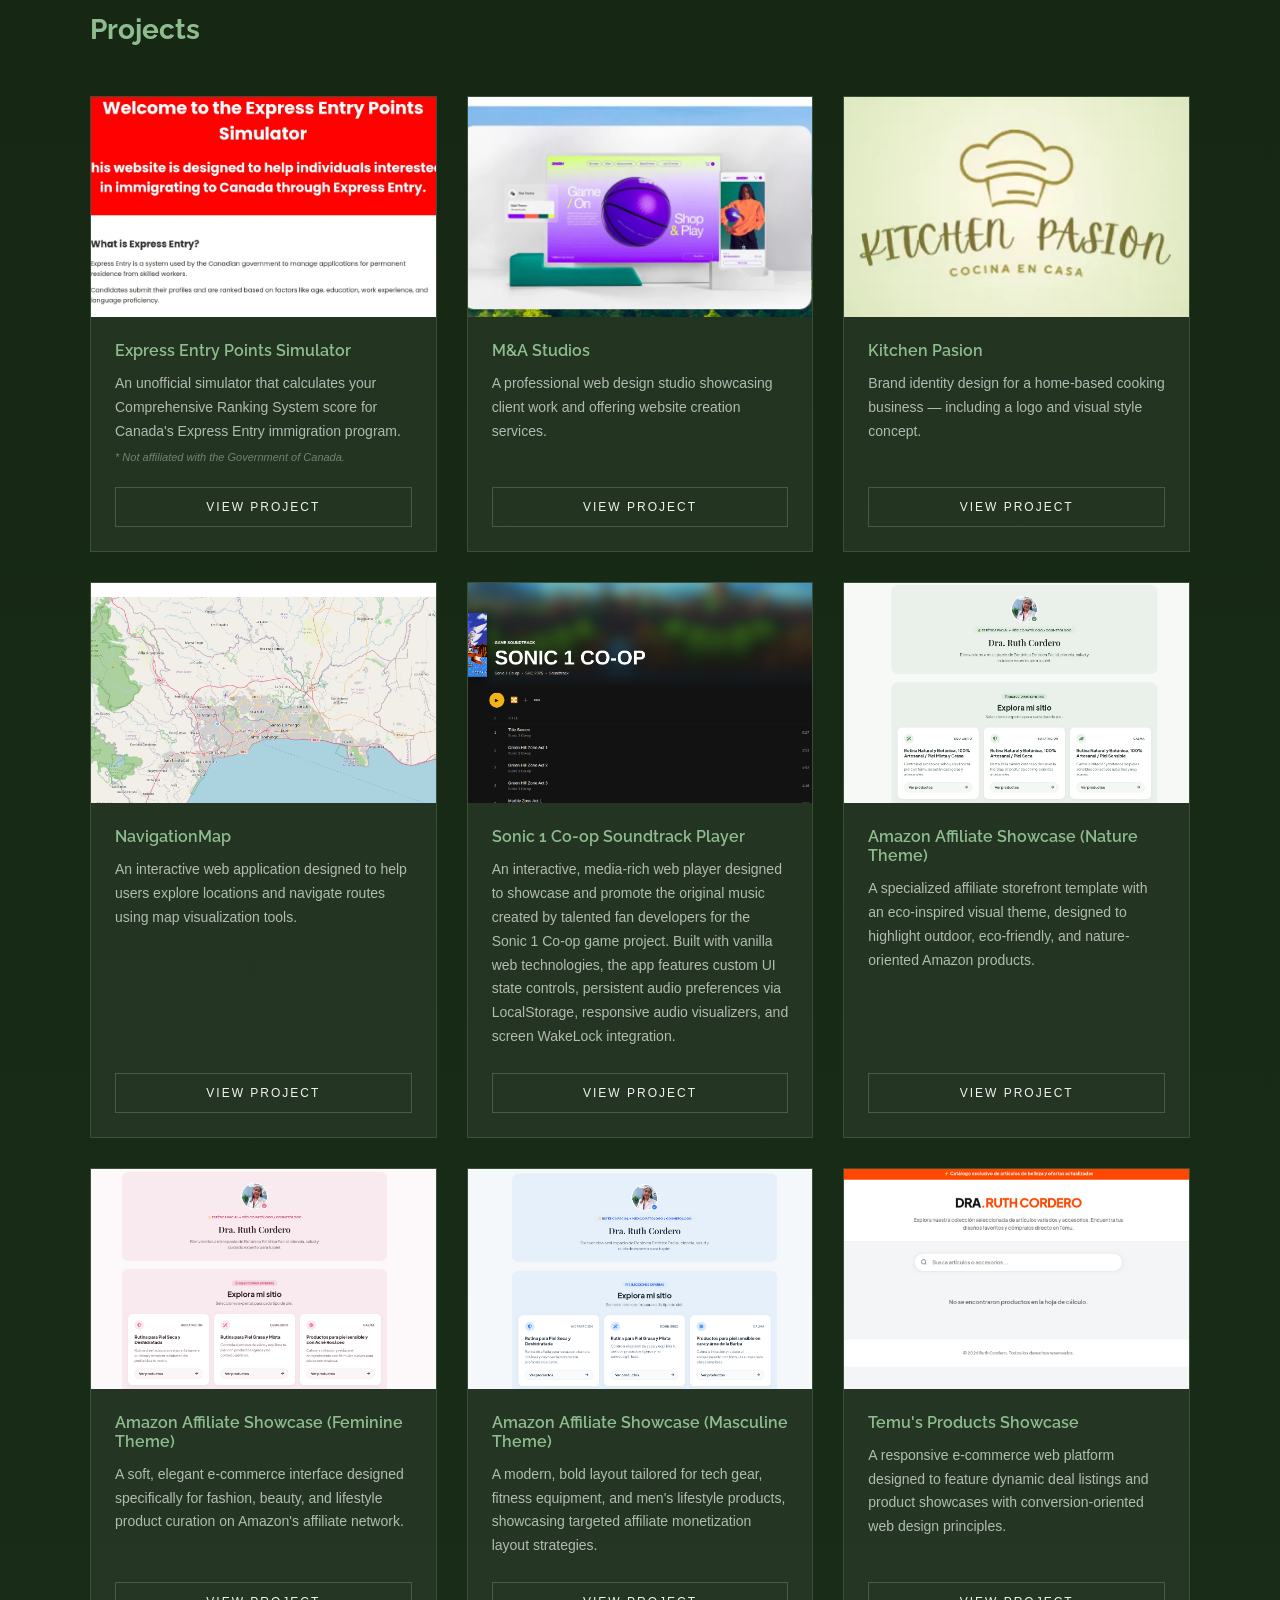
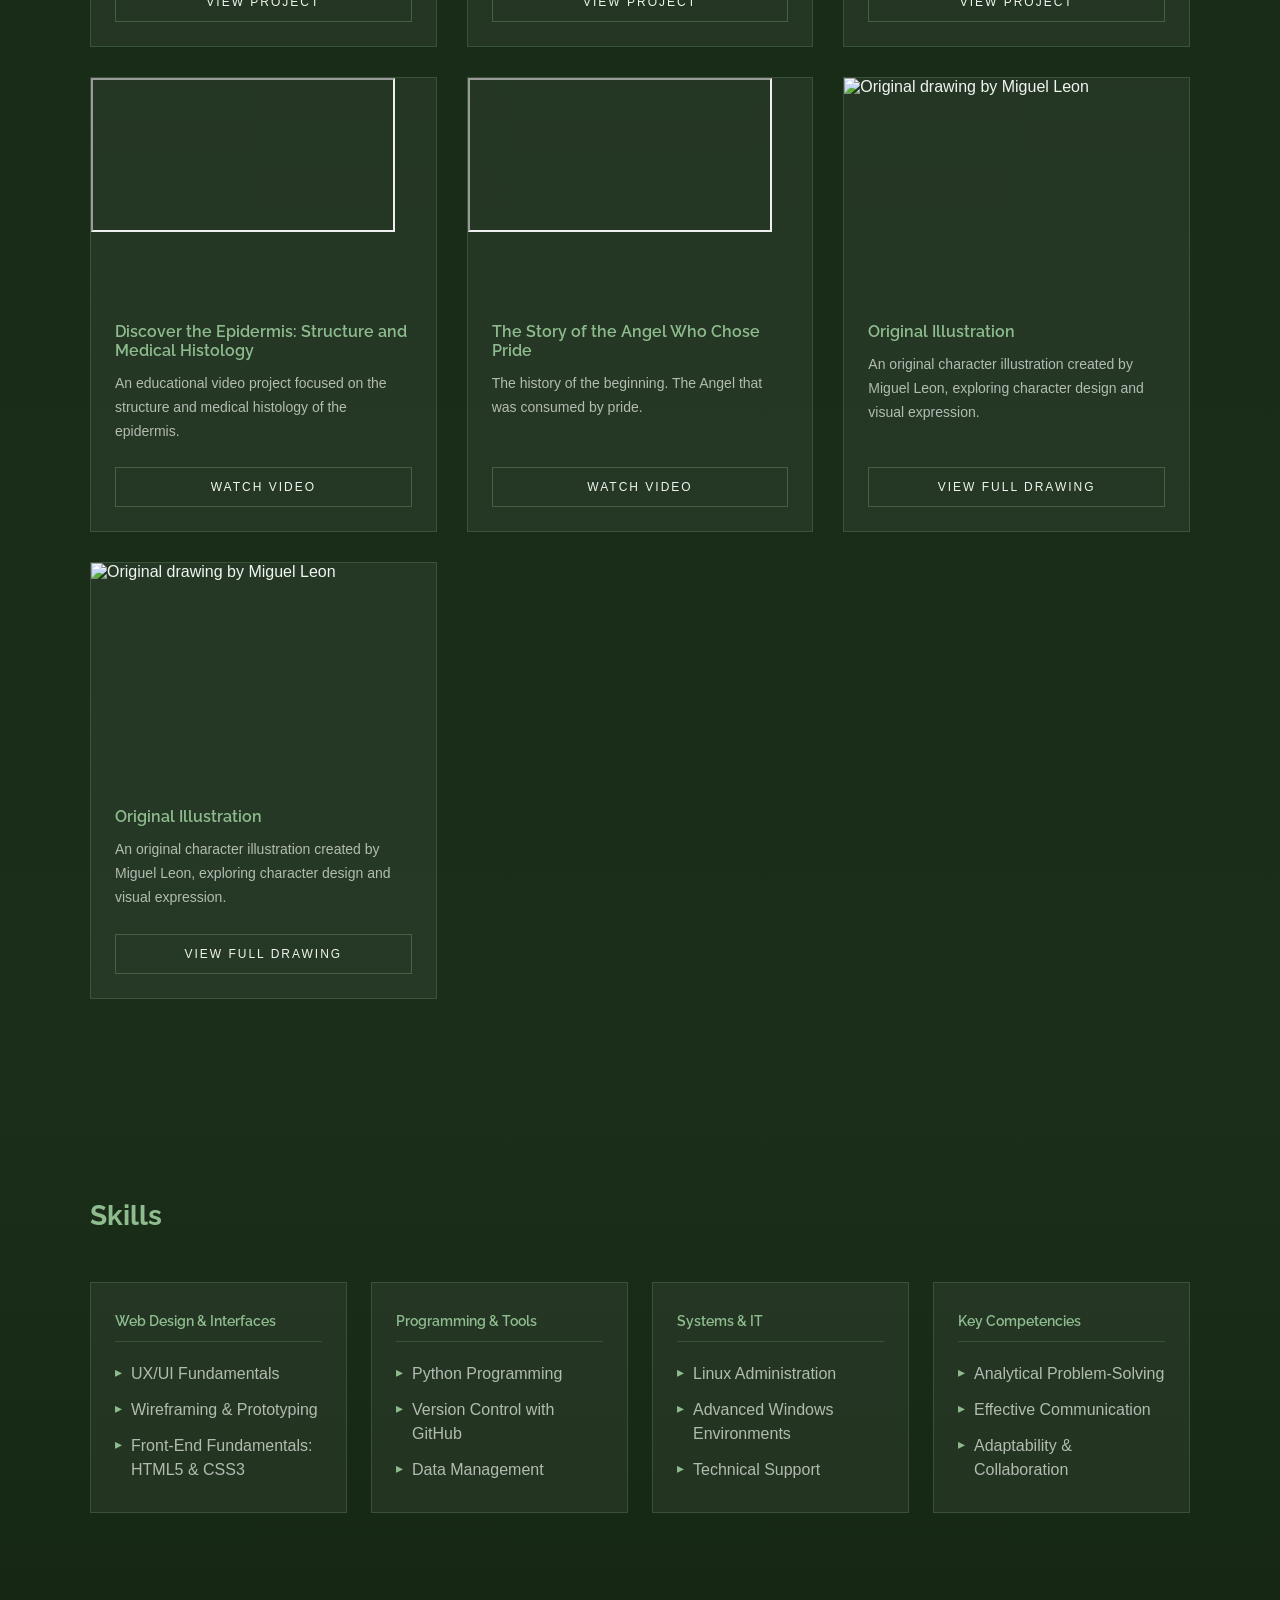
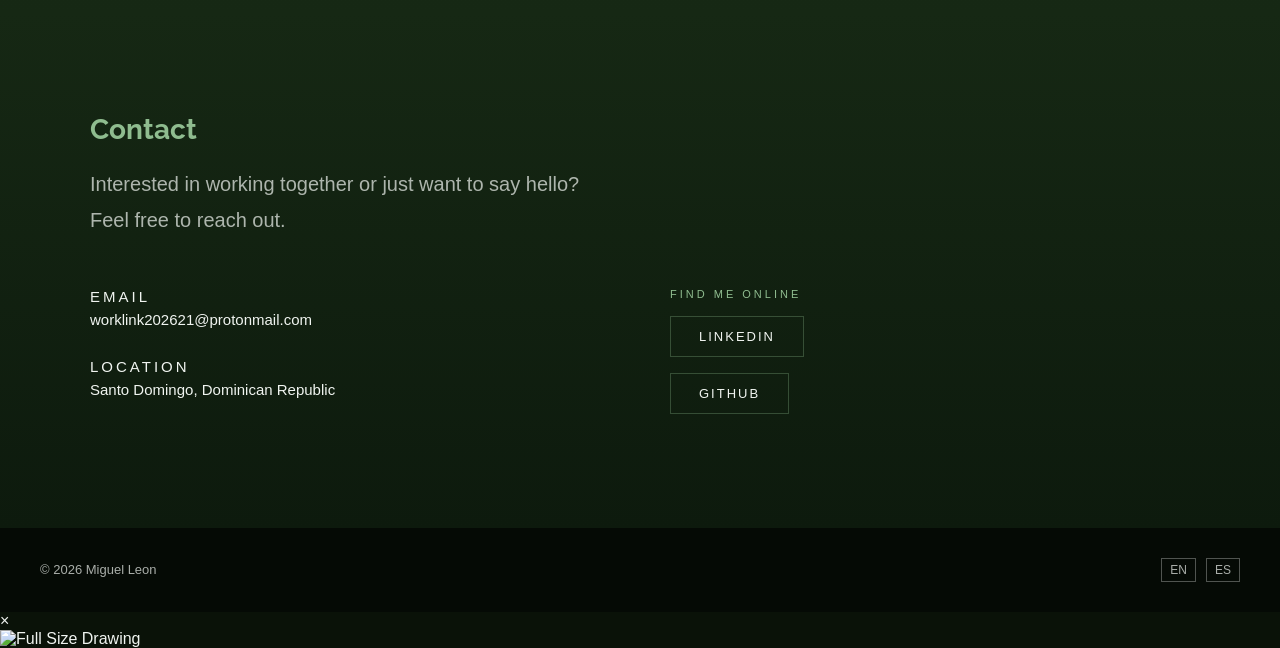
==== commit 656daa0b: "Update index.html" ====
--- a/index.html
+++ b/index.html
@@ -354,9 +354,147 @@
 
                     </div>
 
+                    <!-- Video Project 1 -->
+
+                    <div class="project-card">
+
+                        <div class="project-image video-wrapper">
+
+                            <iframe
+                                src="https://www.youtube.com/embed/bSrCyF3-EHQ"
+                                title="Discover the Epidermis: Structure and Medical Histology"
+                                loading="lazy"
+                                allow="accelerometer; autoplay; clipboard-write; encrypted-media; gyroscope; picture-in-picture; web-share"
+                                allowfullscreen>
+                            </iframe>
+
+                        </div>
+
+                        <div class="project-info">
+
+                            <h3>Discover the Epidermis: Structure and Medical Histology</h3>
+
+                            <p>
+                                An educational video project focused on the structure and medical
+                                histology of the epidermis.
+                            </p>
+
+                        </div>
+
+                        <a
+                            href="https://www.youtube.com/shorts/bSrCyF3-EHQ"
+                            class="project-link"
+                            target="_blank"
+                            rel="noopener noreferrer">
+
+                            Watch Video
+
+                        </a>
+
+                    </div>
+
+                    <!-- Video Project 2 -->
+
+                    <div class="project-card">
+
+                        <div class="project-image video-wrapper">
+
+                            <iframe
+                                src="https://www.youtube.com/embed/ZPqFxCT9E9s"
+                                title="The Story of the Angel Who Chose Pride"
+                                loading="lazy"
+                                allow="accelerometer; autoplay; clipboard-write; encrypted-media; gyroscope; picture-in-picture; web-share"
+                                allowfullscreen>
+                            </iframe>
+
+                        </div>
+
+                        <div class="project-info">
+
+                            <h3>The Story of the Angel Who Chose Pride</h3>
+
+                            <p>
+                                The history of the beginning. The Angel that was consumed by pride.
+                            </p>
+
+                        </div>
+
+                        <a
+                            href="https://www.youtube.com/watch?v=ZPqFxCT9E9s"
+                            class="project-link"
+                            target="_blank"
+                            rel="noopener noreferrer">
+
+                            Watch Video
+
+                        </a>
+
+                    </div>
+
+                    <!-- Drawing Project 1 -->
+                    <div class="project-card">
+
+                        <div class="project-image">
+
+                            <img
+                                src="assets/images/drawing-1.jpeg"
+                                alt="Original drawing by Miguel Leon">
+
+                        </div>
+
+                        <div class="project-info">
+
+                            <h3>Original Illustration</h3>
+
+                            <p>
+                                An original character illustration created by Miguel Leon,
+                                exploring character design and visual expression.
+                            </p>
+
+                        </div>
+
+                        <!-- Using an anchor tag styled as project-link -->
+                         
+                        <a href="javascript:void(0);" onclick="openModal('assets/images/drawing-1.jpeg')" class="project-link">
+                            View Full Drawing
+                        </a>
+
+                    </div>
+
+                    <!-- Drawing Project 2 -->
+                    <div class="project-card">
+
+                        <div class="project-image">
+
+                            <img
+                                src="assets/images/drawing-2.jpeg"
+                                alt="Original drawing by Miguel Leon">
+
+                        </div>
+
+                        <div class="project-info">
+
+                            <h3>Original Illustration</h3>
+
+                            <p>
+                                An original character illustration created by Miguel Leon,
+                                exploring character design and visual expression.
+                            </p>
+
+                        </div>
+
+                        <!-- Using an anchor tag styled as project-link -->
+
+                        <a href="javascript:void(0);" onclick="openModal('assets/images/drawing-2.jpeg')" class="project-link">
+                            View Full Drawing
+                        </a>
+
+                    </div>
+
                 </div>
 
             </div>
+
         </section>
 
 
@@ -512,5 +650,14 @@
     <!-- JavaScript -->
     <script src="JS/main.js"></script>
 
+    <!-- Full-Screen Image Modal Popup -->
+
+    <div id="drawingModal" class="drawing-modal">
+
+        <span class="close-modal" onclick="closeModal()">&times;</span>
+        
+        <img class="modal-drawing-content" id="modalImage" alt="Full Size Drawing">
+    </div>
+
 </body>
 </html>
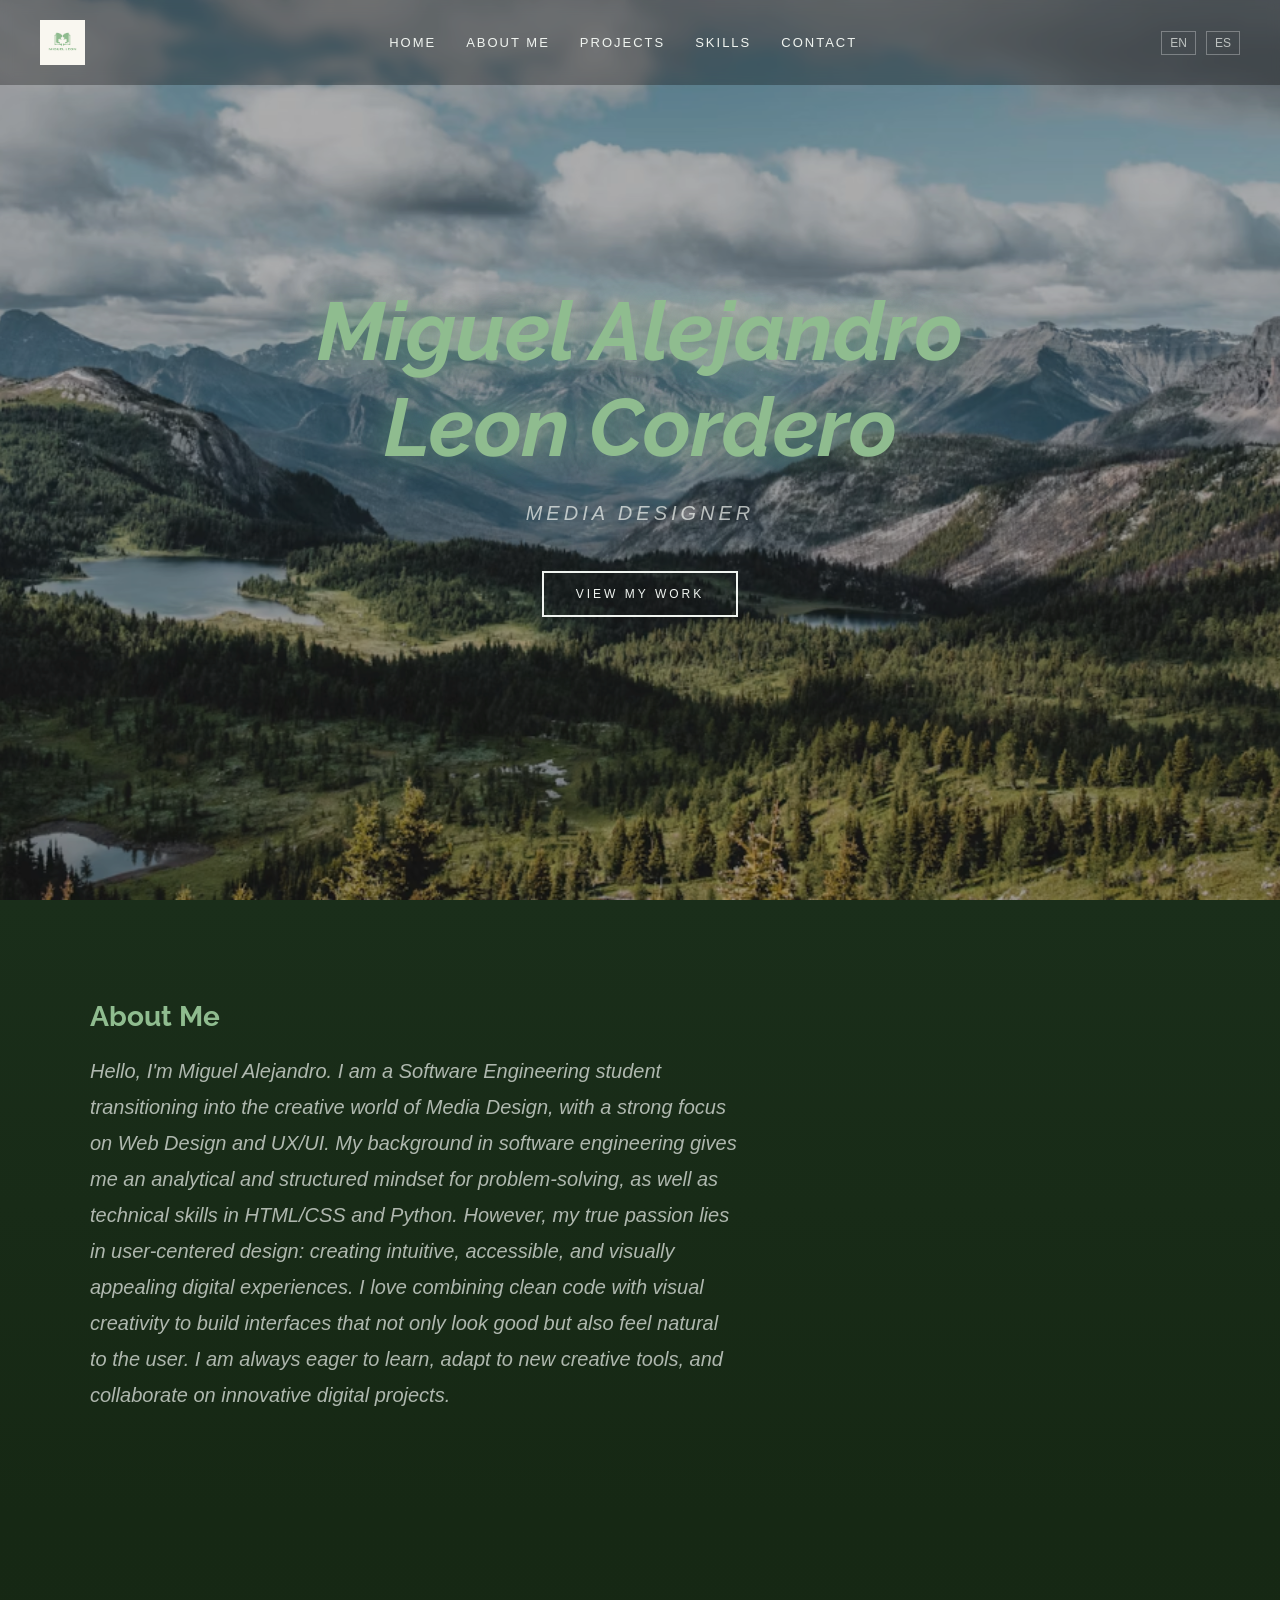
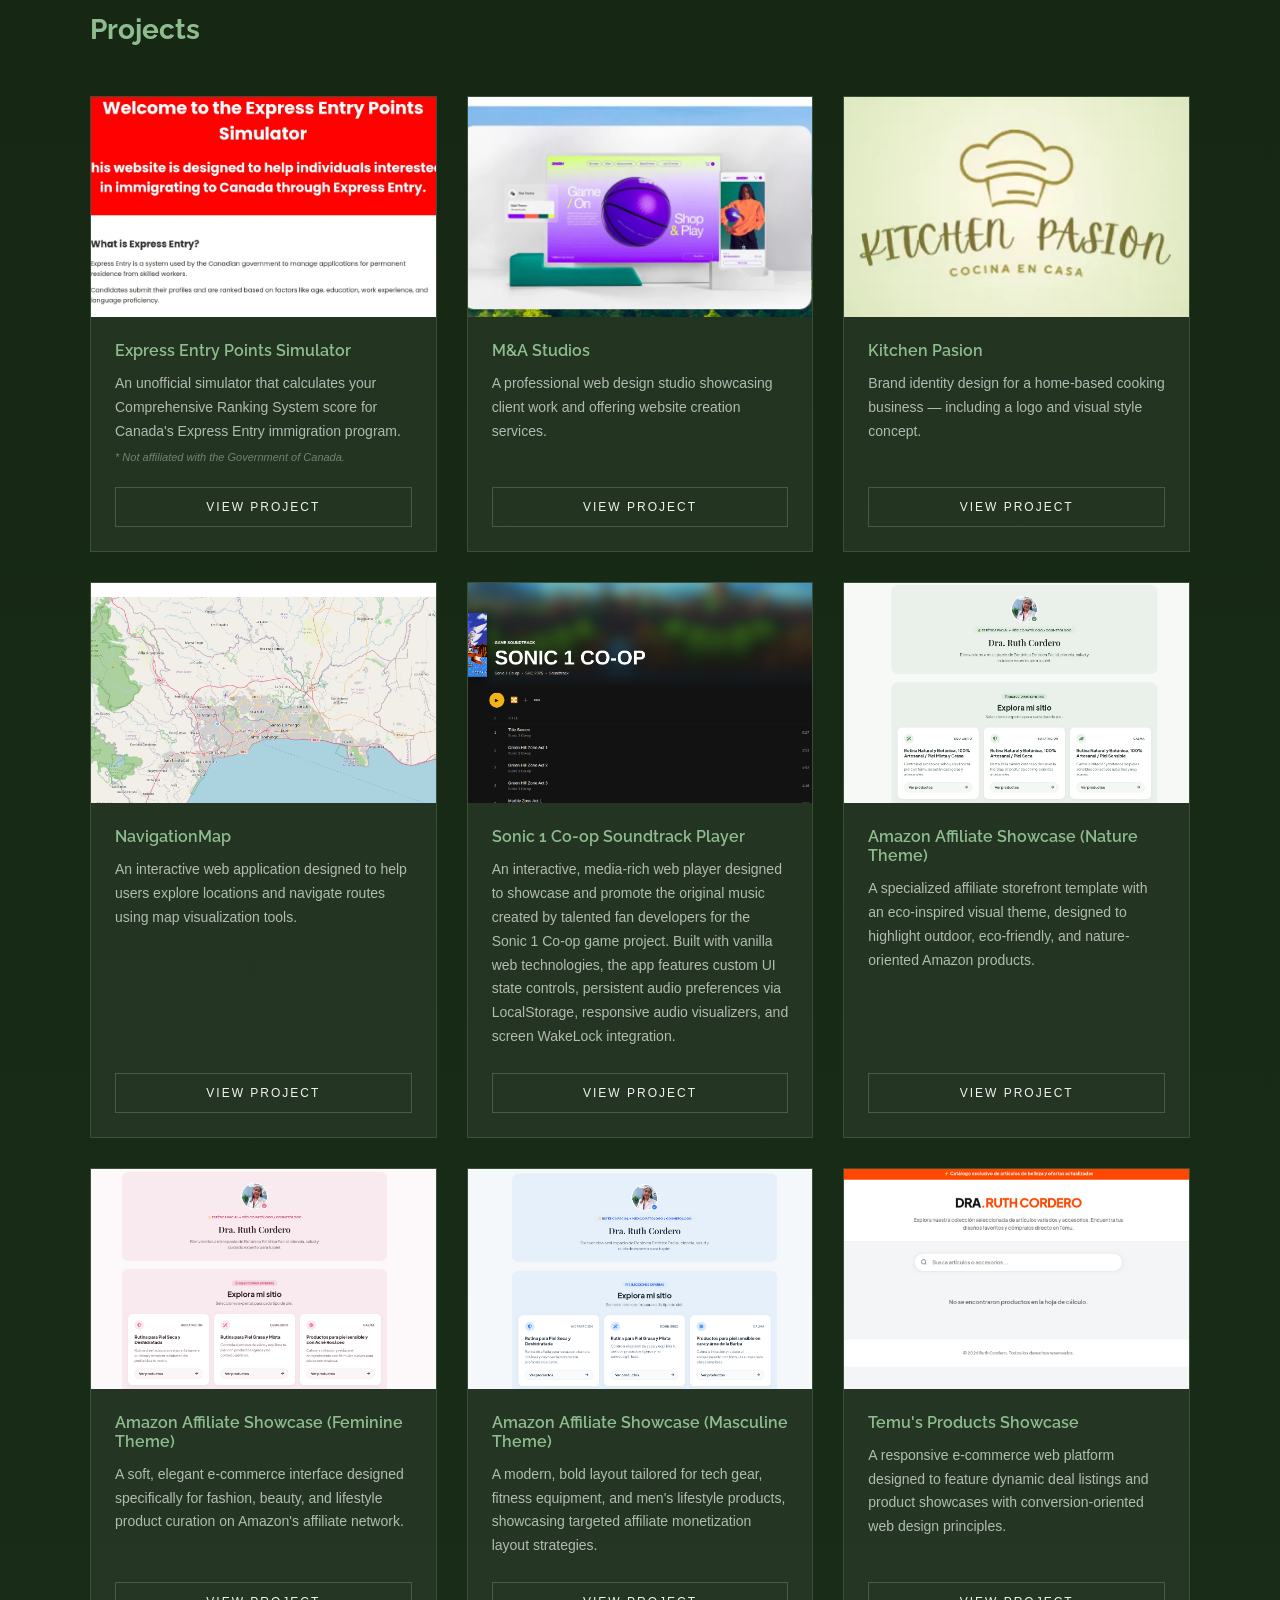
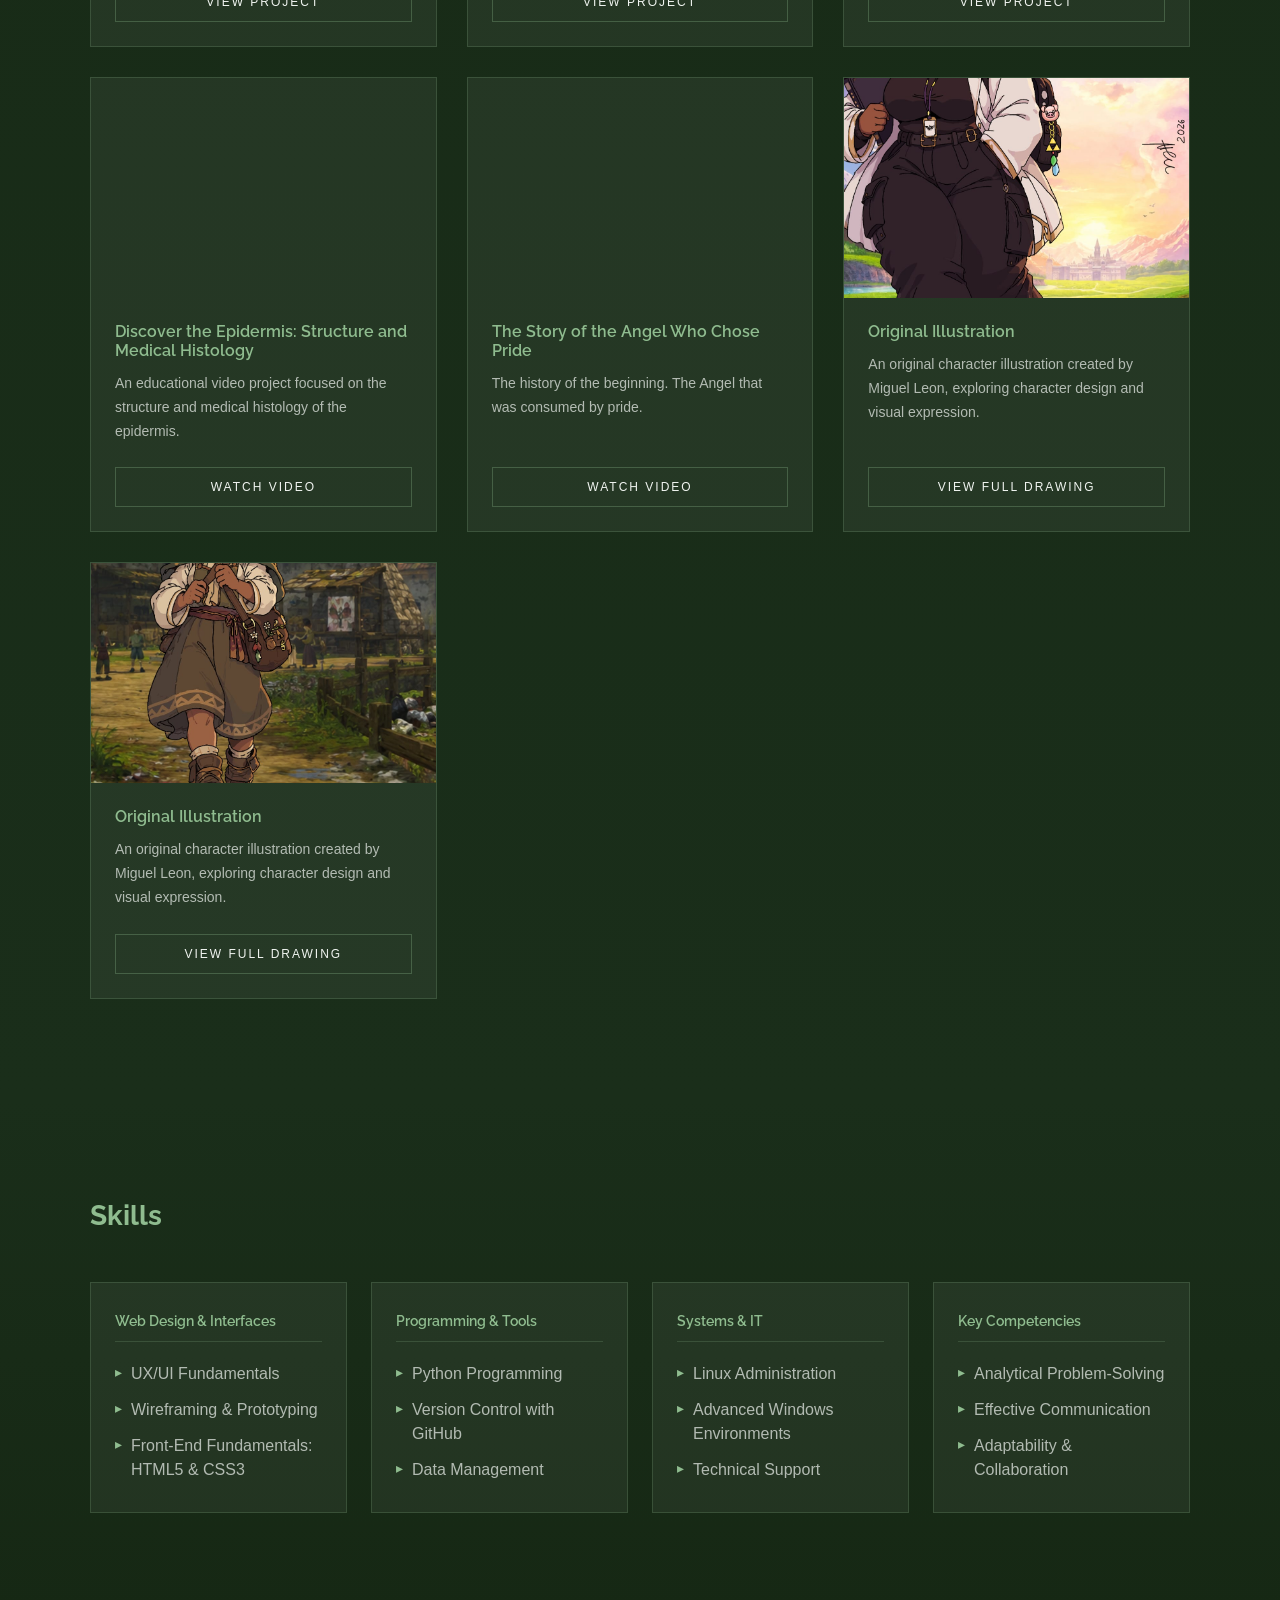
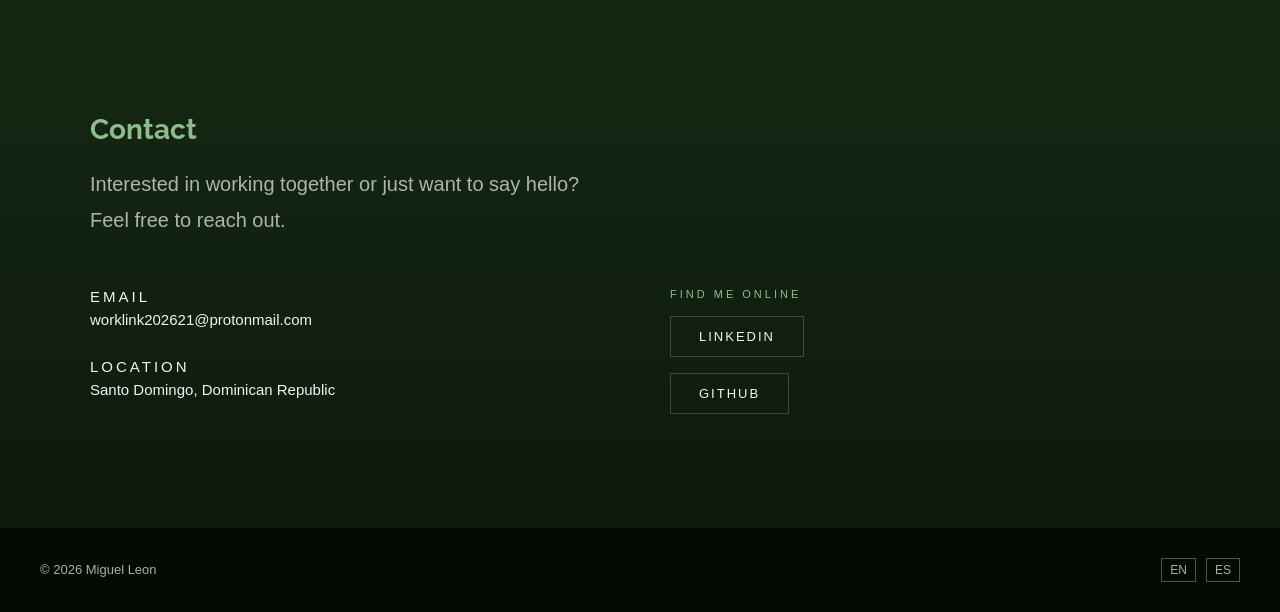
==== commit 8d1efe36: "Update index.html" ====
--- a/index.html
+++ b/index.html
@@ -4,6 +4,16 @@
     <meta charset="UTF-8">
     <meta name="viewport" content="width=device-width, initial-scale=1.0">
     <title>My Portfolio - Miguel Alejandro Leon Cordero</title>
+
+    <!-- Google tag (gtag.js) -->
+    <script async src="https://www.googletagmanager.com/gtag/js?id=G-HMZPZ18P73"></script>
+    <script>
+    window.dataLayer = window.dataLayer || [];
+    function gtag(){dataLayer.push(arguments);}
+    gtag('js', new Date());
+
+    gtag('config', 'G-HMZPZ18P73');
+    </script>
 
     <!-- Favicon - the logo in the browser window -->
     <link rel="icon" type="image/png" href="assets/images/Logo-without-background.png">
--- a/css/style.css
+++ b/css/style.css
@@ -10,13 +10,10 @@
     --color-text-light: #f0f4f0;
     --color-text-muted: rgba(240, 244, 240, 0.7);
     --color-accent: #8fbc8f;
-
     --font-pixel: 'Raleway', sans-serif;
     --font-body: 'Segoe UI', sans-serif;
-
     --section-padding: 80px 40px;
 }
-
 
 /* ================================
    RESET
@@ -26,15 +23,6 @@
     padding: 0;
     box-sizing: border-box;
 }
-
-
-/* Prevent images and media from
-   creating unexpected overflow */
-img {
-    max-width: 100%;
-    display: block;
-}
-
 
 /* ================================
    BODY
@@ -46,12 +34,10 @@
     background-color: #0a1208;
 }
 
-
 h1 {
     color: var(--color-accent);
     font-family: var(--font-pixel);
 }
-
 
 /* ================================
    HEADER
@@ -61,46 +47,27 @@
     top: 0;
     left: 0;
     right: 0;
-
     display: flex;
     justify-content: space-between;
     align-items: center;
-
     padding: 20px 40px;
-
     background: rgba(0, 0, 0, 0.3);
     backdrop-filter: blur(6px);
-
     z-index: 100;
 }
 
-
-/* Navigation */
 nav {
     display: flex;
     gap: 30px;
-
-    min-width: 0;
-}
-
+}
 
 nav a {
     color: var(--color-text-light);
     text-decoration: none;
-
     font-size: 13px;
     letter-spacing: 2px;
     text-transform: uppercase;
-
-    white-space: nowrap;
-}
-
-
-/* Logo */
-.logo {
-    min-width: 0;
-}
-
+}
 
 .logo img {
     height: 45px;
@@ -110,150 +77,111 @@
     mix-blend-mode: screen;
 }
 
-
-/* Language switch */
 .lang-switch {
     display: flex;
     gap: 10px;
-
-    flex-shrink: 0;
-}
-
+}
 
 .lang-switch a {
     color: var(--color-text-muted);
     text-decoration: none;
-
     font-size: 12px;
-
-    border: 1px solid rgba(255, 255, 255, 0.3);
-
+    border: 1px solid rgba(255,255,255,0.3);
     padding: 4px 8px;
 }
 
-
 /* ================================
    HERO SECTION
 ================================ */
 
-/* Removes general section padding
-   from the home section */
+/* FIX 1 — removes white border around hero
+   The general section rule adds padding to ALL sections
+   including home. This overrides it to zero */
 #home {
     padding: 0;
 }
 
-
 .hero {
     height: 100vh;
-
     background-image: url('../assets/images/hero-bg.webp');
     background-size: cover;
     background-position: center;
-
     position: relative;
     overflow: hidden;
-
     display: flex;
     align-items: center;
     justify-content: center;
 
+    /* FIX 2 — reduced from 0.4 to 0.15 so photo is brighter */
     background-color: rgba(0, 0, 0, 0.15);
     background-blend-mode: darken;
 }
 
-
-/* Dark overlay */
+/* FIX 3 — reduced overlay from 0.45 to 0.2 so photo shows more */
 .hero::before {
     content: '';
-
     position: absolute;
     top: 0;
     left: 0;
     right: 0;
     bottom: 0;
-
     background: rgba(0, 0, 0, 0.2);
-
     z-index: 1;
 }
 
-
-/* Hero content */
+/* FIX 4 — removed padding-top that was pushing content down
+   added width: 100% so centering works properly */
 .hero-content {
     position: relative;
     z-index: 2;
-
     text-align: center;
-
     width: 100%;
     max-width: 700px;
-
-    min-width: 0;
-}
-
+}
 
 .hero-content h1 {
     font-size: 82px;
     font-weight: 700;
     font-style: italic;
-
     color: var(--color-accent);
     font-family: var(--font-pixel);
-
     margin-bottom: 20px;
 
+    /* FIX 5 — glow color updated to match sage green accent */
     text-shadow: 0 0 30px rgba(143, 188, 143, 0.6);
 }
 
-
-/* Hero subtitle */
+/* FIX 6 — subtitle was inheriting max-width from section p
+   max-width: none removes that so it centers properly */
 .hero-content .hero-subtitle {
     font-size: 20px;
-
     color: var(--color-text-muted);
-
     letter-spacing: 4px;
     text-transform: uppercase;
-
     margin-bottom: 40px;
-
     display: block;
-
     text-align: center;
-
     width: 100%;
     max-width: none;
 }
 
-
-/* Primary button */
 .btn-primary {
     display: inline-block;
-
     padding: 14px 32px;
-
     border: 2px solid var(--color-text-light);
-
     color: var(--color-text-light);
     text-decoration: none;
-
     letter-spacing: 3px;
     text-transform: uppercase;
-
     font-size: 12px;
-
     transition: all 0.3s ease;
 }
-
 
 .btn-primary:hover {
     background: var(--color-accent);
-
     border-color: var(--color-accent);
-
     color: #000000;
 }
-
 
 /* ================================
    GENERAL SECTIONS
@@ -261,1012 +189,669 @@
 section {
     padding: 100px 40px;
 
+    /* FIX 7 — was missing semicolon at end */
     color: var(--color-text-light);
-
-    overflow: hidden;
-}
-
+}
 
 section h2 {
     font-family: var(--font-pixel);
-
     font-size: 28px;
     font-weight: 700;
-
     margin-bottom: 20px;
-
-    color: var(--color-accent);
-}
-
+    color: var(--color-accent);
+}
 
 section p {
     font-size: 20px;
-
     font-style: italic;
     line-height: 1.8;
-
     color: var(--color-text-muted);
-
     max-width: 650px;
-
-    overflow-wrap: break-word;
-}
-
+}
 
 /* ================================
    SECTION CONTENT CONTAINERS
-================================ */
-.about-content,
-.projects-content,
-.contact-content,
+   Shared rule — centers content in
+   about, projects and contact
+================================ */
+.about-content, 
+.projects-content, 
+.contact-content {
+    max-width: 1100px;
+    margin: 0 auto
+}
+
+/* ================================
+   ABOUT SECTION
+   FIX 8 — lightened all section backgrounds
+================================ */
+#about {
+    background: linear-gradient(180deg, #1a2e1a 0%, #162814 100%);
+}
+
+/* ================================
+   PROJECTS SECTION
+================================ */
+#projects {
+    background: linear-gradient(180deg, #162814 0%, #1a2e1a 100%);
+}
+
+/* ================================
+   FIX FOR VIDEO IFRAMES IN PROJECT CARDS
+================================ */
+.project-image.video-wrapper {
+    position: relative;
+    width: 100%;
+    height: 220px; /* Matches your .project-image height */
+    overflow: hidden;
+}
+
+.project-image.video-wrapper iframe {
+    position: absolute;
+    top: 0;
+    left: 0;
+    width: 100%;
+    height: 100%;
+    border: none;
+    object-fit: cover;
+}
+
+/* ================================
+   DRAWING PREVIEW MODAL
+================================ */
+.drawing-modal {
+    display: none; /* Hidden by default */
+    position: fixed;
+    z-index: 9999;
+    left: 0;
+    top: 0;
+    width: 100%;
+    height: 100%;
+    background-color: rgba(0, 0, 0, 0.9); /* Dark background */
+    justify-content: center;
+    align-items: center;
+    padding: 40px;
+}
+
+.modal-drawing-content {
+    max-width: 90%;
+    max-height: 90vh;
+    object-fit: contain; /* Shows the ENTIRE drawing without cropping */
+    border: 1px solid rgba(143, 188, 143, 0.3);
+}
+
+.close-modal {
+    position: absolute;
+    top: 20px;
+    right: 35px;
+    color: #f0f4f0;
+    font-size: 40px;
+    font-weight: 300;
+    cursor: pointer;
+    transition: color 0.3s ease;
+}
+
+.close-modal:hover {
+    color: var(--color-accent);
+}
+
+.modal-drawing-content {
+    max-width: 90%;
+    max-height: 90vh;
+    object-fit: contain;
+    border: 1px solid rgba(143, 188, 143, 0.3);
+    cursor: zoom-in;
+    transition: transform 0.1s ease; /* Makes zooming smooth */
+    transform: scale(1); /* Default zoom state */
+}
+
+/* ================================
+   SKILLS SECTION
+================================ */
+#skills {
+    background: linear-gradient(180deg, #1a2e1a 0%, #162814 100%);
+}
+
+/* ================================
+   CONTACT SECTION
+================================ */
+#contact {
+    background: linear-gradient(180deg, #162814 0%, #0d1a0d 100%);
+}
+
+/* ================================
+   FOOTER
+   FIX 9 — "40 px" had a space, making it invalid
+   Changed to "40px" which is correct
+================================ */
+footer {
+    background-color: #050a05;
+    padding: 30px 40px;
+    display: flex;
+    justify-content: space-between;
+    align-items: center;
+    color: var(--color-text-muted);
+    font-size: 13px;
+}
+
+/* ================================
+   SKILLS SECTION
+================================ */
+
+/* Center the section content */
 .skills-content {
-
-    width: 100%;
     max-width: 1100px;
-
     margin: 0 auto;
-
-    min-width: 0;
-}
-
-
-/* ================================
-   ABOUT SECTION
-================================ */
-#about {
-    background: linear-gradient(
-        180deg,
-        #1a2e1a 0%,
-        #162814 100%
-    );
-}
-
+}
+
+/* Grid - 4 columns on desktop */
+.skills-grid {
+    display: grid;
+    grid-template-columns: repeat(4, 1fr);
+    gap: 24px;
+    margin-top: 50px;
+}
+
+/* Each card */
+.skill-card {
+    /* Dark background with slight transparency */
+    background: rgba(255, 255, 255, 0.05);
+
+    /* Subtle green border */
+    border: 1px solid rgba(143, 188, 143, 0.2);
+
+    /* Inner spacing */
+    padding: 30px 24px;
+
+    /* Smooth hover animation */
+    transition: all 0.3s ease;
+}
+
+/* Card title */
+.skill-card h3 {
+    font-family: var(--font-pixel);
+    font-size: 14px;
+    font-weight: 600;
+    color: var(--color-accent);
+    margin-bottom: 20px;
+
+    /* Line under the title */
+    padding-bottom: 12px;
+    border-bottom: 1px solid rgba(143, 188, 143, 0.2);
+}
+
+/* The bullet list */
+.skill-card ul {
+    /* Remove default bullet style */
+    list-style: none;
+
+    /* Stack items vertically */
+    display: flex;
+    flex-direction: column;
+    gap: 12px;
+}
+
+/* Each bullet point */
+.skill-card li {
+    font-size: 16px;
+    color: var(--color-text-muted);
+    line-height: 1.5;
+
+    /* Custom bullet - a small green dot */
+    padding-left: 16px;
+    position: relative;
+}
+
+/* The custom green dot before each item */
+.skill-card li::before {
+    content: '▸';
+    position: absolute;
+    left: 0;
+    color: var(--color-accent);
+    font-size: 14px;
+}
+
+/* Hover effect on card */
+.skill-card:hover {
+    background: rgba(143, 188, 143, 0.08);
+    border-color: rgba(143, 188, 143, 0.5);
+
+    /* Lift the card slightly */
+    transform: translateY(-4px);
+}
+
+/* ================================
+   CONTACT SECTION
+================================ */
+.contact-intro {
+    margin-top: 16px;
+    margin-bottom: 50px;
+    font-style: normal;
+    max-width: 500px;
+}
+
+/* Two column layout */
+.contact-grid {
+    display: grid;
+    grid-template-columns: 1fr 1fr;
+    gap: 60px;
+}
+
+/* Each info row */
+.contact-item {
+    display: flex;
+    flex-direction: column;
+    gap: 6px;
+    margin-bottom: 30px;
+}
+
+/* Labels like "Email" and "Location" */
+.contact-label {
+    font-size: 11px;
+    letter-spacing: 3px;
+    text-transform: uppercase;
+    color: var(--color-accent);
+}
+
+/* Email and location text */
+.contact-item a,
+.contact-item span {
+    font-size: 15px;
+    color: var(--color-text-light);
+    text-decoration: none;
+}
+
+/* Underline on email hover */
+.contact-item a:hover {
+    color: var(--color-accent);
+}
+
+/* Social links stracked vertically*/
+.contact-social {
+    display: flex;
+    flex-direction: column;
+    gap: 16px;
+}
+
+/* Each social button */
+.social-link {
+    display: inline-block;
+    padding: 12px 28px;
+    border: 1px solid rgba(143, 188, 143, 0.3);
+    color: var(--color-text-light);
+    text-decoration: none;
+    letter-spacing: 2px;
+    text-transform: uppercase;
+    font-size: 13px;
+    transition: all 0.3s ease;
+    width: fit-content;
+}
+
+.social-link:hover {
+    background: rgba(143, 188, 143, 0.1);
+    border-color: var(--color-accent);
+    color: var(--color-accent);
+}
 
 /* ================================
    PROJECTS SECTION
 ================================ */
-#projects {
-    background: linear-gradient(
-        180deg,
-        #162814 0%,
-        #1a2e1a 100%
-    );
-}
-
-
-/* ================================
-   SKILLS SECTION
-================================ */
-#skills {
-    background: linear-gradient(
-        180deg,
-        #1a2e1a 0%,
-        #162814 100%
-    );
-}
-
-
-/* ================================
-   CONTACT SECTION
-================================ */
-#contact {
-    background: linear-gradient(
-        180deg,
-        #162814 0%,
-        #0d1a0d 100%
-    );
-}
-
-
-/* ================================
-   PROJECTS GRID
-================================ */
-
-/*
-   IMPORTANT FIX:
-
-   minmax(0, 1fr) prevents long English
-   text from forcing one grid column
-   to become wider than the others.
-*/
+
+/* Two column grid - same feel as skills */
 .projects-grid {
     display: grid;
-
-    grid-template-columns:
-        repeat(3, minmax(0, 1fr));
-
+    grid-template-columns: repeat(3, 1fr);
     gap: 30px;
-
     margin-top: 50px;
-
-    width: 100%;
-    min-width: 0;
-}
-
-
-/* ================================
-   PROJECT CARD
-================================ */
+}
+
+/* Each card */
 .project-card {
+    /* Smae card style as skills */
     background: rgba(255, 255, 255, 0.05);
-
     border: 1px solid rgba(143, 188, 143, 0.2);
 
+    /* Stack image, info, button vertically */
     display: flex;
     flex-direction: column;
 
-    /*
-       Prevent card content from
-       forcing the grid wider.
-    */
-    min-width: 0;
-    width: 100%;
-
+    /* Smooth hover*/
     transition: all 0.3s ease;
 }
 
-
-/* ================================
-   PROJECT IMAGE
-================================ */
+/* Image container - fixed height so bot are indentical */
 .project-image {
     width: 100%;
     height: 220px;
-
     overflow: hidden;
-
-    flex-shrink: 0;
-}
-
-
+}
+
+/* The actual image fills the container */
 .project-image img {
     width: 100%;
     height: 100%;
 
+    /* Crops image to fill without stretching */
     object-fit: cover;
 
+    /* Smooth zoom on hover */
     transition: transform 0.4s ease;
 }
 
-
-/* Image hover zoom */
+/* Zoom image slightly when card is hovered */
 .project-card:hover .project-image img {
     transform: scale(1.05);
 }
 
-
-/* ================================
-   PROJECT INFORMATION
-================================ */
+/* Text area inside card */
 .project-info {
     padding: 24px 24px 0 24px;
-
     flex: 1;
-
-    min-width: 0;
-}
-
-
+}
+
+/* Prject title */
 .project-info h3 {
     font-family: var(--font-pixel);
-
     font-size: 16px;
     font-weight: 600;
-
-    color: var(--color-accent);
-
+    color: var(--color-accent);
     margin-bottom: 12px;
-
-    /*
-       Allows long English titles
-       to wrap instead of expanding
-       the card.
-    */
-    overflow-wrap: break-word;
-}
-
-
+}
+
+/* Project description */
 .project-info p {
     font-size: 14px;
-
     color: var(--color-text-muted);
-
     line-height: 1.7;
-
     font-style: normal;
-
     max-width: none;
-
-    /*
-       Important for English text.
-    */
-    overflow-wrap: break-word;
-}
-
-
-/* Disclaimer */
+}
+
+/* Disclaimer text */
 .project-disclaimer {
     display: block;
-
     font-size: 11px;
-
     color: rgba(240, 244, 240, 0.4);
-
     margin-top: 8px;
-
     font-style: italic;
-
-    overflow-wrap: break-word;
-}
-
-
-/* ================================
-   PROJECT BUTTON
-================================ */
+}
+
+/* View Project button - sits at bottom of card */
 .project-link {
     display: block;
-
     margin: 24px;
-
     padding: 12px;
-
     text-align: center;
-
     border: 1px solid rgba(143, 188, 143, 0.3);
-
     color: var(--color-text-light);
-
     text-decoration: none;
-
     letter-spacing: 2px;
     text-transform: uppercase;
-
     font-size: 12px;
-
     transition: all 0.3s ease;
-
-    /*
-       Prevent long text from
-       breaking the button.
-    */
-    white-space: nowrap;
-
-    flex-shrink: 0;
-}
-
+}
 
 .project-link:hover {
     background: rgba(143, 188, 143, 0.1);
-
     border-color: var(--color-accent);
-
-    color: var(--color-accent);
-}
-
-
-/* Card hover */
+    color: var(--color-accent);
+}
+
+/* Card hover lift */
 .project-card:hover {
     border-color: rgba(143, 188, 143, 0.5);
-
     transform: translateY(-4px);
 }
 
-
-/* ================================
-   SKILLS SECTION
-================================ */
-
-/*
-   Four equal columns.
-
-   minmax(0, 1fr) prevents long
-   English skill names from
-   breaking the layout.
-*/
-.skills-grid {
-    display: grid;
-
-    grid-template-columns:
-        repeat(4, minmax(0, 1fr));
-
-    gap: 24px;
-
-    margin-top: 50px;
-
-    width: 100%;
-    min-width: 0;
-}
-
-
-/* ================================
-   SKILL CARD
-================================ */
-.skill-card {
-    background: rgba(255, 255, 255, 0.05);
-
-    border: 1px solid rgba(143, 188, 143, 0.2);
-
-    padding: 30px 24px;
-
-    min-width: 0;
-    width: 100%;
-
-    transition: all 0.3s ease;
-}
-
-
-/* Skill title */
-.skill-card h3 {
-    font-family: var(--font-pixel);
-
-    font-size: 14px;
-    font-weight: 600;
-
-    color: var(--color-accent);
-
-    margin-bottom: 20px;
-
-    padding-bottom: 12px;
-
-    border-bottom:
-        1px solid rgba(143, 188, 143, 0.2);
-
-    /*
-       Allows titles to wrap naturally.
-    */
-    overflow-wrap: break-word;
-}
-
-
-/* Skill list */
-.skill-card ul {
-    list-style: none;
-
-    display: flex;
-    flex-direction: column;
-
-    gap: 12px;
-
-    min-width: 0;
-}
-
-
-/* Skill item */
-.skill-card li {
-    font-size: 16px;
-
-    color: var(--color-text-muted);
-
-    line-height: 1.5;
-
-    padding-left: 16px;
-
-    position: relative;
-
-    /*
-       Important for long English
-       phrases.
-    */
-    overflow-wrap: break-word;
-}
-
-
-/* Custom bullet */
-.skill-card li::before {
-    content: '▸';
-
-    position: absolute;
-
-    left: 0;
-
-    color: var(--color-accent);
-
-    font-size: 14px;
-}
-
-
-/* Skill card hover */
-.skill-card:hover {
-    background: rgba(143, 188, 143, 0.08);
-
-    border-color: rgba(143, 188, 143, 0.5);
-
-    transform: translateY(-4px);
-}
-
-
-/* ================================
-   CONTACT SECTION
-================================ */
-.contact-intro {
-    margin-top: 16px;
-    margin-bottom: 50px;
-
-    font-style: normal;
-
-    max-width: 500px;
-}
-
-
-/* Contact grid */
-.contact-grid {
-    display: grid;
-
-    grid-template-columns:
-        repeat(2, minmax(0, 1fr));
-
-    gap: 60px;
-
-    min-width: 0;
-}
-
-
-/* Contact item */
-.contact-item {
-    display: flex;
-
-    flex-direction: column;
-
-    gap: 6px;
-
-    margin-bottom: 30px;
-
-    min-width: 0;
-}
-
-
-/* Labels */
-.contact-label {
-    font-size: 11px;
-
-    letter-spacing: 3px;
-
-    text-transform: uppercase;
-
-    color: var(--color-accent);
-}
-
-
-/* Email and location */
-.contact-item a,
-.contact-item span {
-    font-size: 15px;
-
-    color: var(--color-text-light);
-
-    text-decoration: none;
-
-    overflow-wrap: break-word;
-}
-
-
-/* Email hover */
-.contact-item a:hover {
-    color: var(--color-accent);
-}
-
-
-/* ================================
-   SOCIAL LINKS
-================================ */
-.contact-social {
-    display: flex;
-
-    flex-direction: column;
-
-    gap: 16px;
-
-    min-width: 0;
-}
-
-
-/* Social button */
-.social-link {
-    display: inline-block;
-
-    padding: 12px 28px;
-
-    border: 1px solid rgba(143, 188, 143, 0.3);
-
-    color: var(--color-text-light);
-
-    text-decoration: none;
-
-    letter-spacing: 2px;
-
-    text-transform: uppercase;
-
-    font-size: 13px;
-
-    transition: all 0.3s ease;
-
-    width: fit-content;
-
-    max-width: 100%;
-}
-
-
-.social-link:hover {
-    background: rgba(143, 188, 143, 0.1);
-
-    border-color: var(--color-accent);
-
-    color: var(--color-accent);
-}
-
-
 /* ================================
    PAGE LOADER
 ================================ */
+
+/* Full screen overlay */
 .page-loader {
     position: fixed;
-
     top: 0;
     left: 0;
-
     width: 100%;
     height: 100%;
 
+    /* Same dark green as your site */
     background: #0a1208;
 
+    /* Sit above absolutely everything */
     z-index: 9999;
 
-    display: flex;
-
+    /* Center the content */
+    display: flex;
     align-items: center;
     justify-content: center;
 
-    transition:
-        opacity 0.8s ease,
-        visibility 0.8s ease;
-}
-
-
-/* Hidden loader */
+    /* Fade out transition */
+    transition: opacity 0.8s ease, visibility 0.8s ease;
+}
+
+/* When JavaScript adds the "hidden" class */
 .page-loader.hidden {
     opacity: 0;
-
     visibility: hidden;
 }
 
-
-/* Loader content */
+/* Content inside loader */
 .loader-content {
     text-align: center;
 }
 
-
-/* Loader name */
+/* Your name on the loader */
 .loader-name {
     font-family: var(--font-pixel);
-
     font-size: 24px;
     font-weight: 300;
-
-    color: var(--color-accent);
-
+    color: var(--color-accent);
     letter-spacing: 4px;
-
     margin-bottom: 30px;
-
     font-style: italic;
 
-    animation:
-        fadeInUp 0.8s ease forwards;
-}
-
-
-/* Loading bar */
+    /* Fade in animation */
+    animation: fadeInUp 0.8s ease forwards;
+}
+
+/* The loading bar container */
 .loader-bar {
     width: 200px;
     height: 2px;
-
     background: rgba(143, 188, 143, 0.2);
-
     margin: 0 auto;
-
     overflow: hidden;
 }
 
-
-/* Progress */
+/* The animated progress bar */
 .loader-progress {
     height: 100%;
-
     background: var(--color-accent);
-
     width: 0%;
 
-    animation:
-        loadProgress 1.2s ease forwards;
-}
-
-
-/* Fade in */
+    /* Grows from 0 to 100% over 1.2 seconds */
+    animation: loadProgress 1.2s ease forwards;
+}
+
+/* Fade in from below animation */
 @keyframes fadeInUp {
-
     from {
         opacity: 0;
-
-        transform:
-            translateY(20px);
+        transform: translateY(20px);
     }
 
     to {
         opacity: 1;
-
-        transform:
-            translateY(0);
-    }
-}
-
-
-/* Progress animation */
+        transform: translateY(0);
+    }
+}
+
+/* Progress bar grows */
 @keyframes loadProgress {
-
-    from {
-        width: 0%;
-    }
-
-    to {
-        width: 100%;
-    }
-}
-
+    from { width: 0%; }
+    to { width: 100%; }
+}
 
 /* ================================
    HAMBURGER BUTTON
+   Hidden on desktop, shown on mobile
 ================================ */
 .hamburger {
+    /* Hidden on desktop */
     display: none;
 
+    /* Remove default button styles  */
     background: none;
-
     border: none;
-
     cursor: pointer;
 
+    /* Stack the three lines vertically */
     flex-direction: column;
-
     gap: 5px;
-
     padding: 4px;
 }
 
-
-/* Hamburger lines */
+/* Each line of the hamburger */
 .hamburger span {
     display: block;
-
     width: 25px;
     height: 2px;
-
-    background:
-        var(--color-text-light);
-
-    transition:
-        all 0.3s ease;
-}
-
-
-/* Open menu - first line */
+    background: var(--color-text-light);
+
+    /* Smooth animation when transforming to X */
+    transition: all 0.3s ease;
+}
+
+/* When menu is open - top line rotates to form X */
 .hamburger.active span:nth-child(1) {
-    transform:
-        translateY(7px)
-        rotate(45deg);
-}
-
-
-/* Open menu - middle line */
+    transform: translateY(7px) rotate(45deg);
+}
+
+/* When menu is open - middle line disappears */
 .hamburger.active span:nth-child(2) {
     opacity: 0;
 }
 
-
-/* Open menu - bottom line */
+/* When menu is open - bottom line rotates to form X */
 .hamburger.active span:nth-child(3) {
-    transform:
-        translateY(-7px)
-        rotate(-45deg);
-}
-
-
-/* ================================
-   LARGE TABLET
-   max 1000px
-================================ */
-@media (max-width: 1000px) {
-
-    /*
-       Projects become 2 columns
-       before they become too narrow.
-    */
-    .projects-grid {
-        grid-template-columns:
-            repeat(2, minmax(0, 1fr));
-    }
-
-
-    /*
-       Skills become 2 columns.
-    */
-    .skills-grid {
-        grid-template-columns:
-            repeat(2, minmax(0, 1fr));
-    }
-
-
-    .hero-content h1 {
-        font-size: 64px;
-    }
-}
-
-
-/* ================================
-   TABLET
-   max 768px
+    transform: translateY(-7px) rotate(-45deg);
+}
+
+/* ================================
+   TABLET — max 768px
 ================================ */
 @media (max-width: 768px) {
 
-    /* ============================
-       HEADER
-    ============================ */
-
+    /* HEADER */
     header {
         padding: 16px 24px;
     }
 
-
-    /* Hide navigation */
+    /* Hide nav links by default on mobile */
     nav {
         display: none;
-
         position: fixed;
-
         top: 0;
         left: 0;
-
         width: 100%;
         height: 100vh;
-
-        background:
-            rgba(10, 18, 8, 0.97);
-
+        background: rgba(10, 18, 8, 0.97);
         flex-direction: column;
-
         align-items: center;
         justify-content: center;
-
         gap: 40px;
-
         z-index: 200;
     }
 
-
-    /* Show navigation */
+    /* Show nav when hamburger is clicked */
     nav.open {
         display: flex;
     }
 
-
-    /* Mobile navigation links */
+    /* Bigger links inside mobile menu */
     nav a {
         font-size: 18px;
-
         letter-spacing: 4px;
     }
 
-
-    /* Show hamburger */
+    /* Show hamburger button */
     .hamburger {
         display: flex;
-
         z-index: 300;
     }
 
-
-    /* Hide language switch */
+    /* Hide lang switch on mobile header */
     header .lang-switch {
         display: none;
     }
 
-
-    /* ============================
-       HERO
-    ============================ */
-
+    /* HERO */
     .hero-content h1 {
         font-size: 36px;
     }
 
-
-    .hero-content .hero-subtitle {
+    .hero-subtitle {
         font-size: 11px;
-
         letter-spacing: 2px;
     }
 
-
-    /* ============================
-       SECTIONS
-    ============================ */
-
+    /* SECTION */
     section {
         padding: 70px 24px;
     }
 
-
     section h2 {
         font-size: 20px;
     }
 
-
-    /* ============================
-       PROJECTS
-    ============================ */
-
+    /* PROJECTS - 1 column on tablet */
     .projects-grid {
         grid-template-columns: 1fr;
-
-        gap: 24px;
-    }
-
-
-    /* ============================
-       SKILLS
-    ============================ */
-
+    }
+
+    /* SKILLS - 2 columns on tablet */
     .skills-grid {
-        grid-template-columns:
-            repeat(2, minmax(0, 1fr));
-    }
-
-
-    /* ============================
-       CONTACT
-    ============================ */
-
+        grid-template-columns: repeat(2, 1fr);
+    }
+
+    /* CONTACT - stack vertically */
     .contact-grid {
         grid-template-columns: 1fr;
-
         gap: 40px;
     }
 
-
-    /* ============================
-       FOOTER
-    ============================ */
-
+    /* FOOTER */
     footer {
         flex-direction: column;
-
         gap: 16px;
-
         text-align: center;
-
         padding: 24px;
     }
 }
 
-
-/* ================================
-   MOBILE
-   max 480px
+/* ================================
+   MOBILE — max 480px
 ================================ */
 @media (max-width: 480px) {
 
-    /* ============================
-       HEADER
-    ============================ */
-
-    header {
-        padding: 14px 16px;
-    }
-
-
-    /* ============================
-       HERO
-    ============================ */
-
-    .hero-content {
-        padding: 0 16px;
-    }
-
-
+    /* HERO */
     .hero-content h1 {
         font-size: 28px;
     }
 
-
-    .hero-content .hero-subtitle {
-        font-size: 10px;
-
-        letter-spacing: 2px;
-    }
-
-
-    /* ============================
-       SECTIONS
-    ============================ */
-
+    /* SKILLS - 1 column on small phones */
+    .skills-grid {
+        grid-template-columns: 1fr;
+    }
+
+    /* SECTIONS */
     section {
         padding: 60px 16px;
     }
 
-
-    section h2 {
-        font-size: 20px;
-    }
-
-
-    /* ============================
-       PROJECTS
-    ============================ */
-
-    .project-image {
-        height: 200px;
-    }
-
-
-    .project-info {
-        padding: 20px 20px 0 20px;
-    }
-
-
-    .project-link {
-        margin: 20px;
-
-        padding: 12px 8px;
-
-        font-size: 11px;
-    }
-
-
-    /* ============================
-       SKILLS
-    ============================ */
-
-    .skills-grid {
-        grid-template-columns: 1fr;
-
-        gap: 20px;
-    }
-
-
-    .skill-card {
-        padding: 24px 20px;
-    }
-
-
-    /* ============================
-       LOADER
-    ============================ */
-
+    /* LOADER */
     .loader-name {
         font-size: 16px;
     }
-
-
-    .loader-bar {
-        width: 160px;
-    }
-}
-
-
-/* ================================
-   FOOTER
-================================ */
-footer {
-    background-color: #050a05;
-
-    padding: 30px 40px;
-
-    display: flex;
-
-    justify-content: space-between;
-    align-items: center;
-
-    color: var(--color-text-muted);
-
-    font-size: 13px;
-}
+}
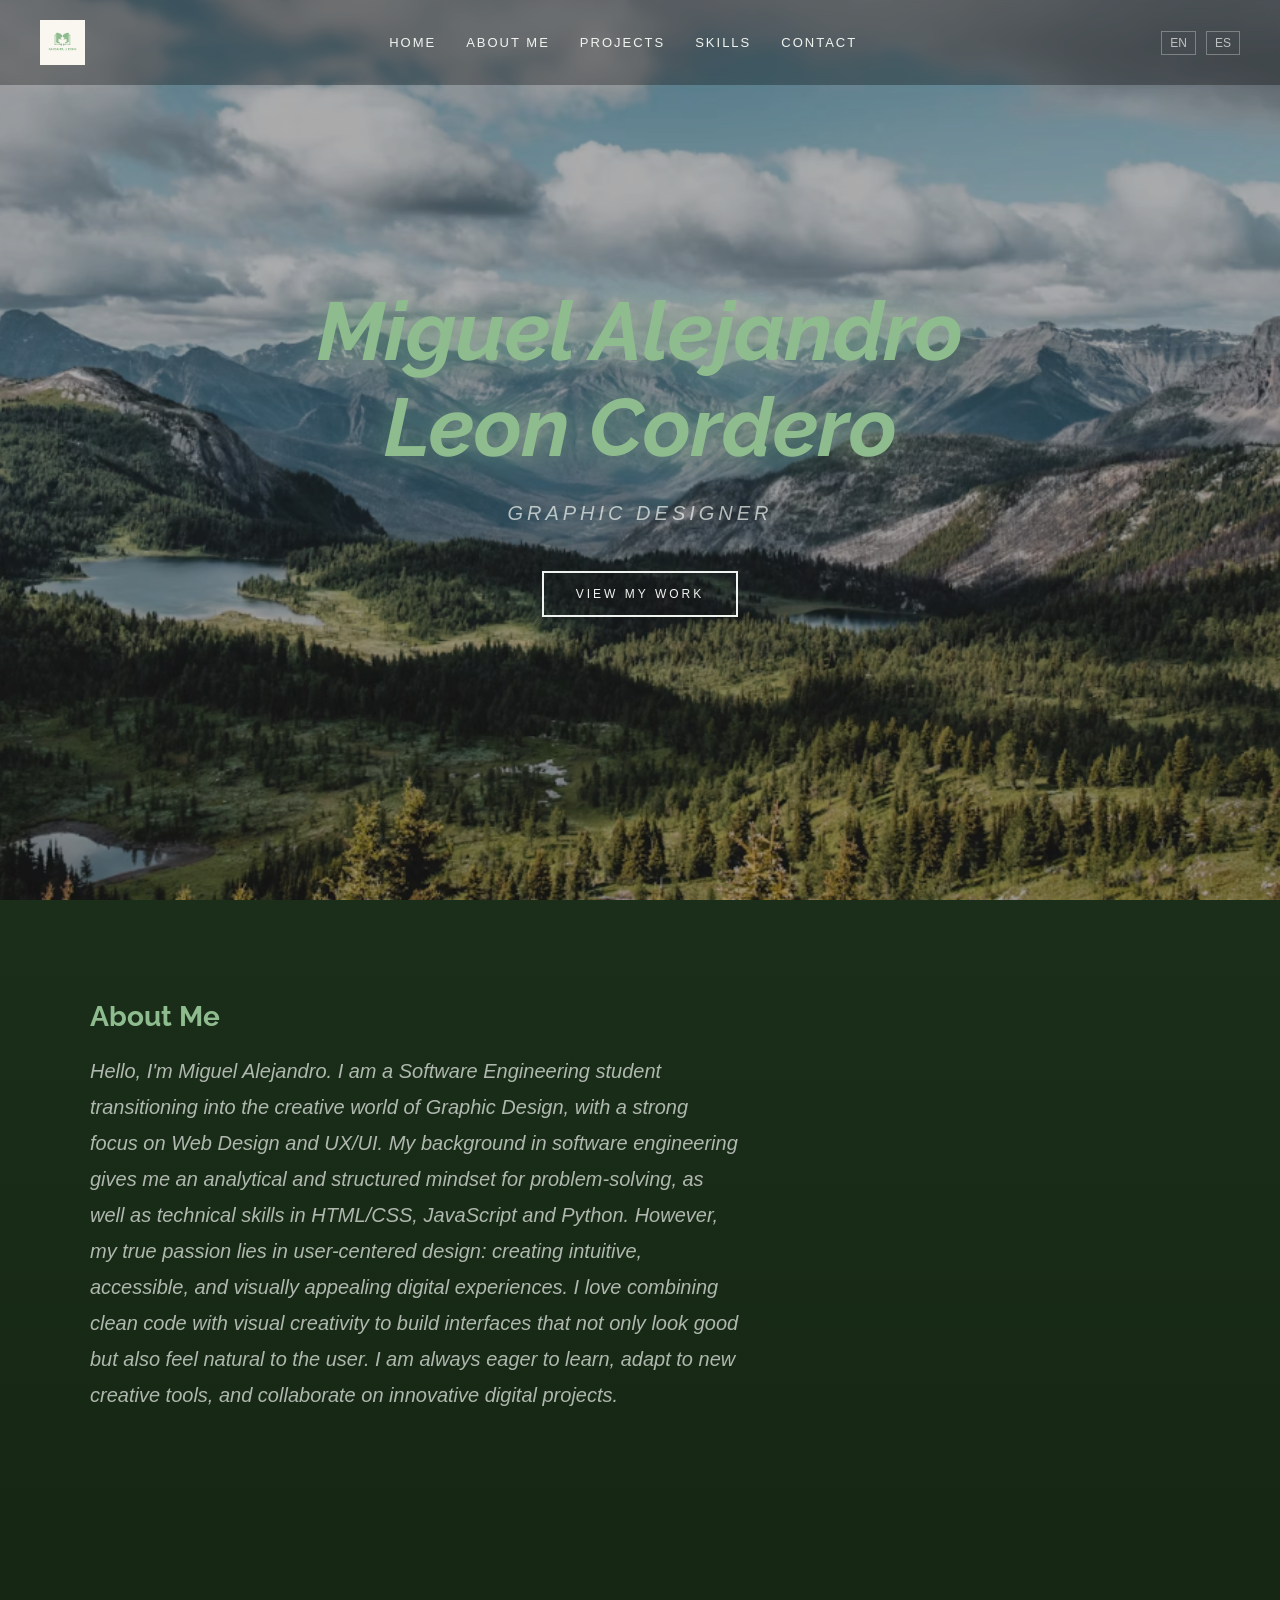
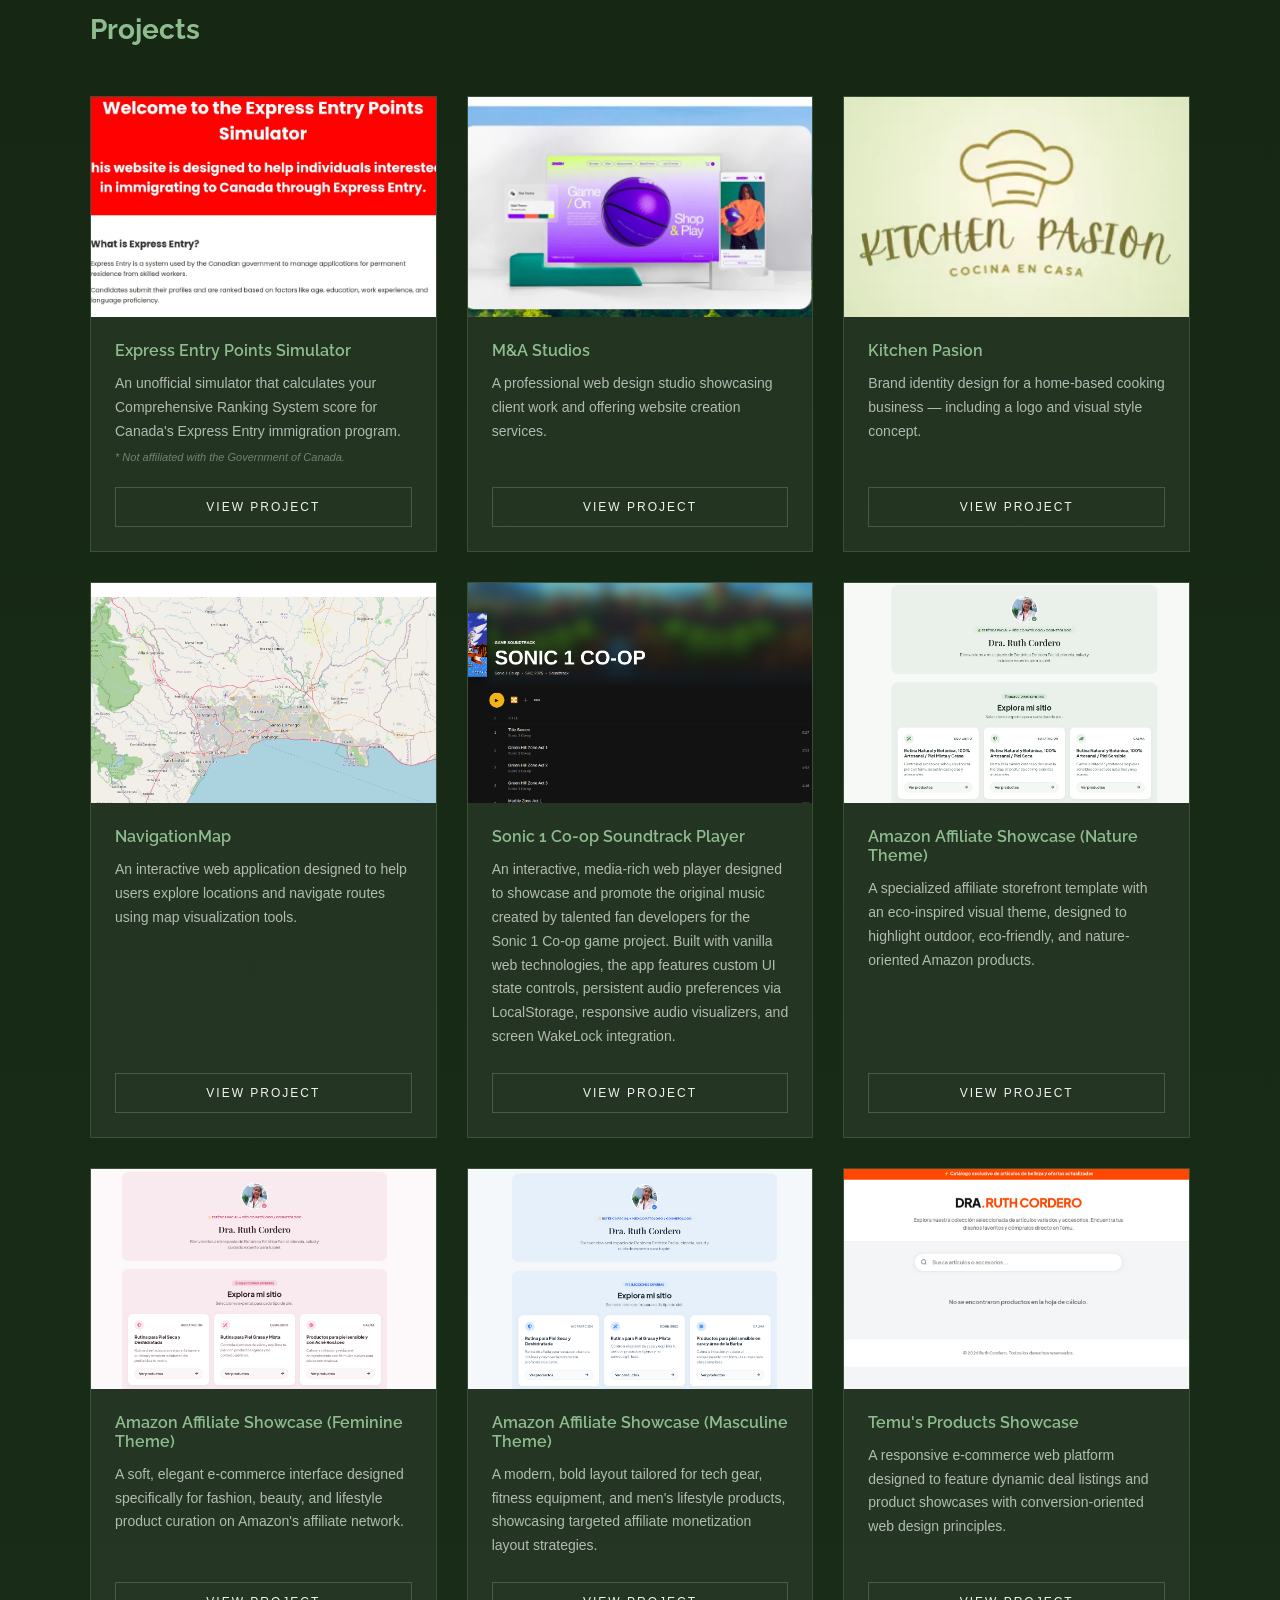
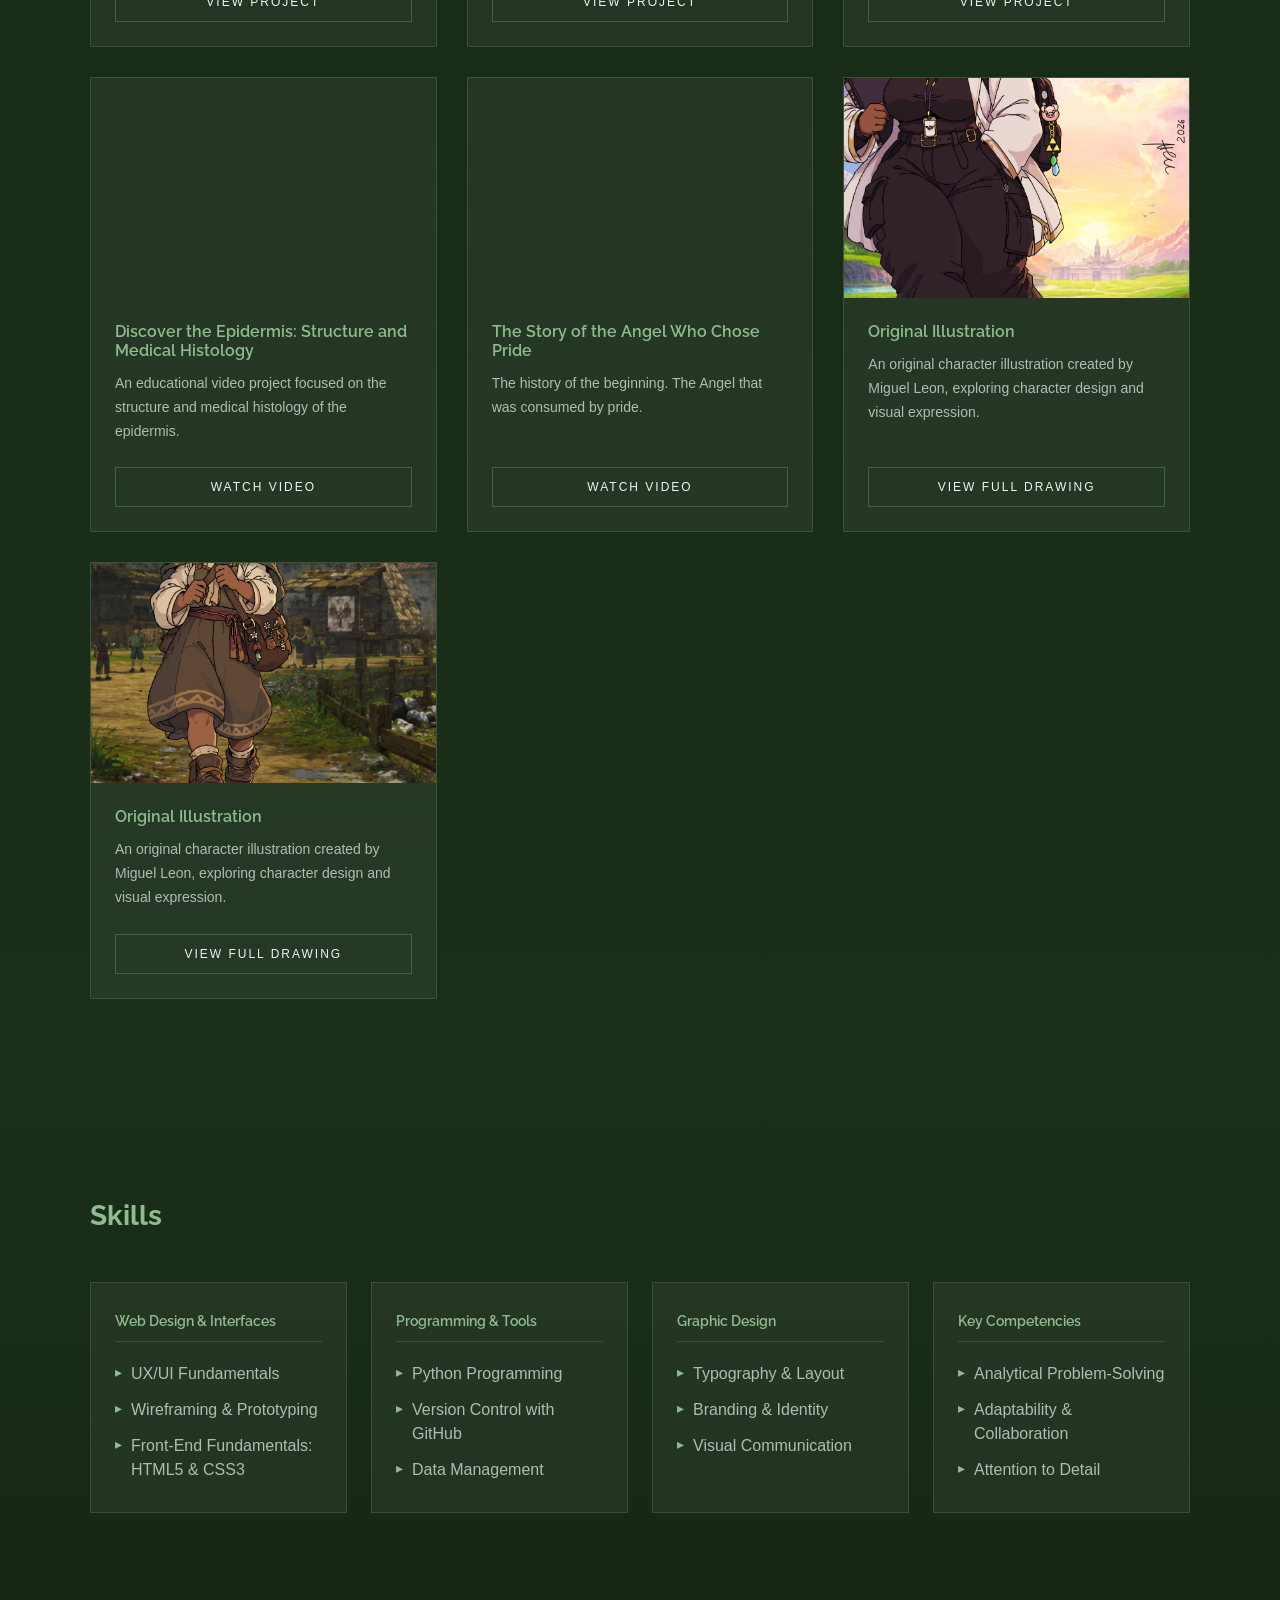
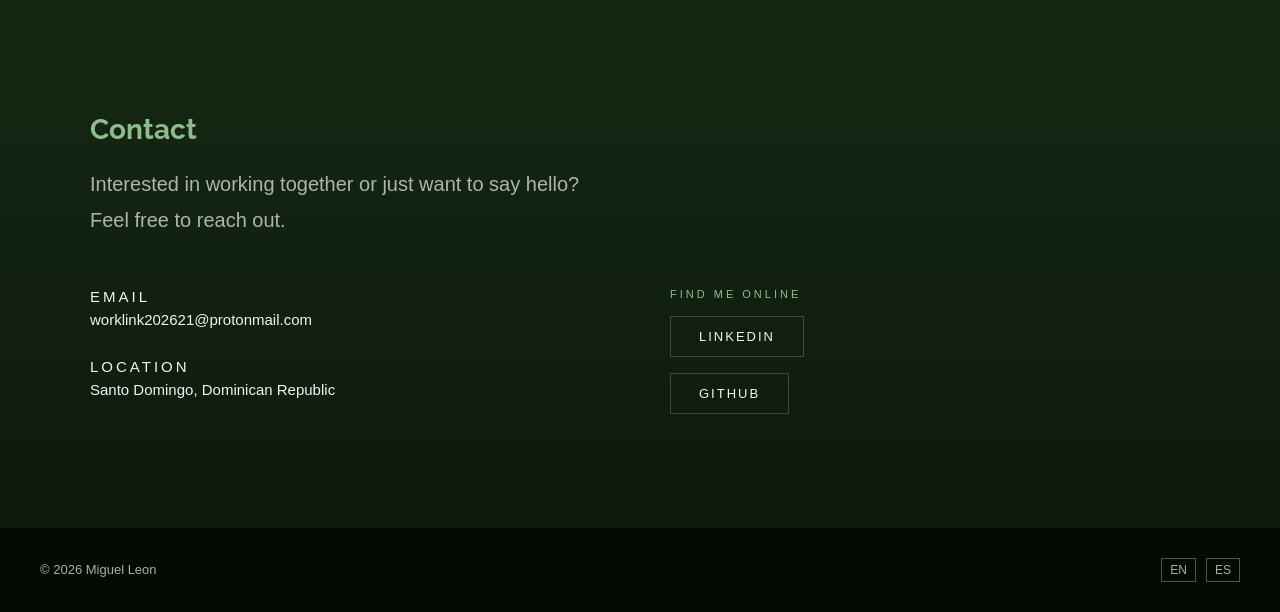
==== commit 40a81d66: "Update index.html" ====
--- a/index.html
+++ b/index.html
@@ -82,7 +82,7 @@
                 <!-- Main message -->
                 <div class="hero-content">
                     <h1>Miguel Alejandro Leon Cordero</h1>
-                    <p class="hero-subtitle">Media Designer</p>
+                    <p class="hero-subtitle">Graphic Designer</p>
                     <a href="#projects" class="btn-primary">View My Work</a>
                 </div>
 
@@ -102,7 +102,7 @@
                 <h2>About Me</h2>
 
                 <p>
-                    Hello, I'm Miguel Alejandro. I am a Software Engineering student transitioning into the creative world of Media Design, with a strong focus on Web Design and UX/UI. My background in software engineering gives me an analytical and structured mindset for problem-solving, as well as technical skills in HTML/CSS and Python. However, my true passion lies in user-centered design: creating intuitive, accessible, and visually appealing digital experiences. I love combining clean code with visual creativity to build interfaces that not only look good but also feel natural to the user. I am always eager to learn, adapt to new creative tools, and collaborate on innovative digital projects.
+                    Hello, I'm Miguel Alejandro. I am a Software Engineering student transitioning into the creative world of Graphic Design, with a strong focus on Web Design and UX/UI. My background in software engineering gives me an analytical and structured mindset for problem-solving, as well as technical skills in HTML/CSS, JavaScript and Python. However, my true passion lies in user-centered design: creating intuitive, accessible, and visually appealing digital experiences. I love combining clean code with visual creativity to build interfaces that not only look good but also feel natural to the user. I am always eager to learn, adapt to new creative tools, and collaborate on innovative digital projects.
                 </p>
 
             </div>
@@ -553,12 +553,12 @@
                     <!-- Card 3 -->
                     <div class="skill-card">
 
-                        <h3>Systems & IT</h3>
+                        <h3>Graphic Design</h3>
 
                         <ul>
-                            <li>Linux Administration</li>
-                            <li>Advanced Windows Environments</li>
-                            <li>Technical Support</li>
+                            <li>Typography & Layout</li>
+                            <li>Branding & Identity</li>
+                            <li>Visual Communication</li>
                         </ul>
 
                     </div>
@@ -571,8 +571,8 @@
 
                         <ul>
                             <li>Analytical Problem-Solving</li>
-                            <li>Effective Communication</li>
                             <li>Adaptability & Collaboration</li>
+                            <li>Attention to Detail</li>
                         </ul>
 
                     </div>
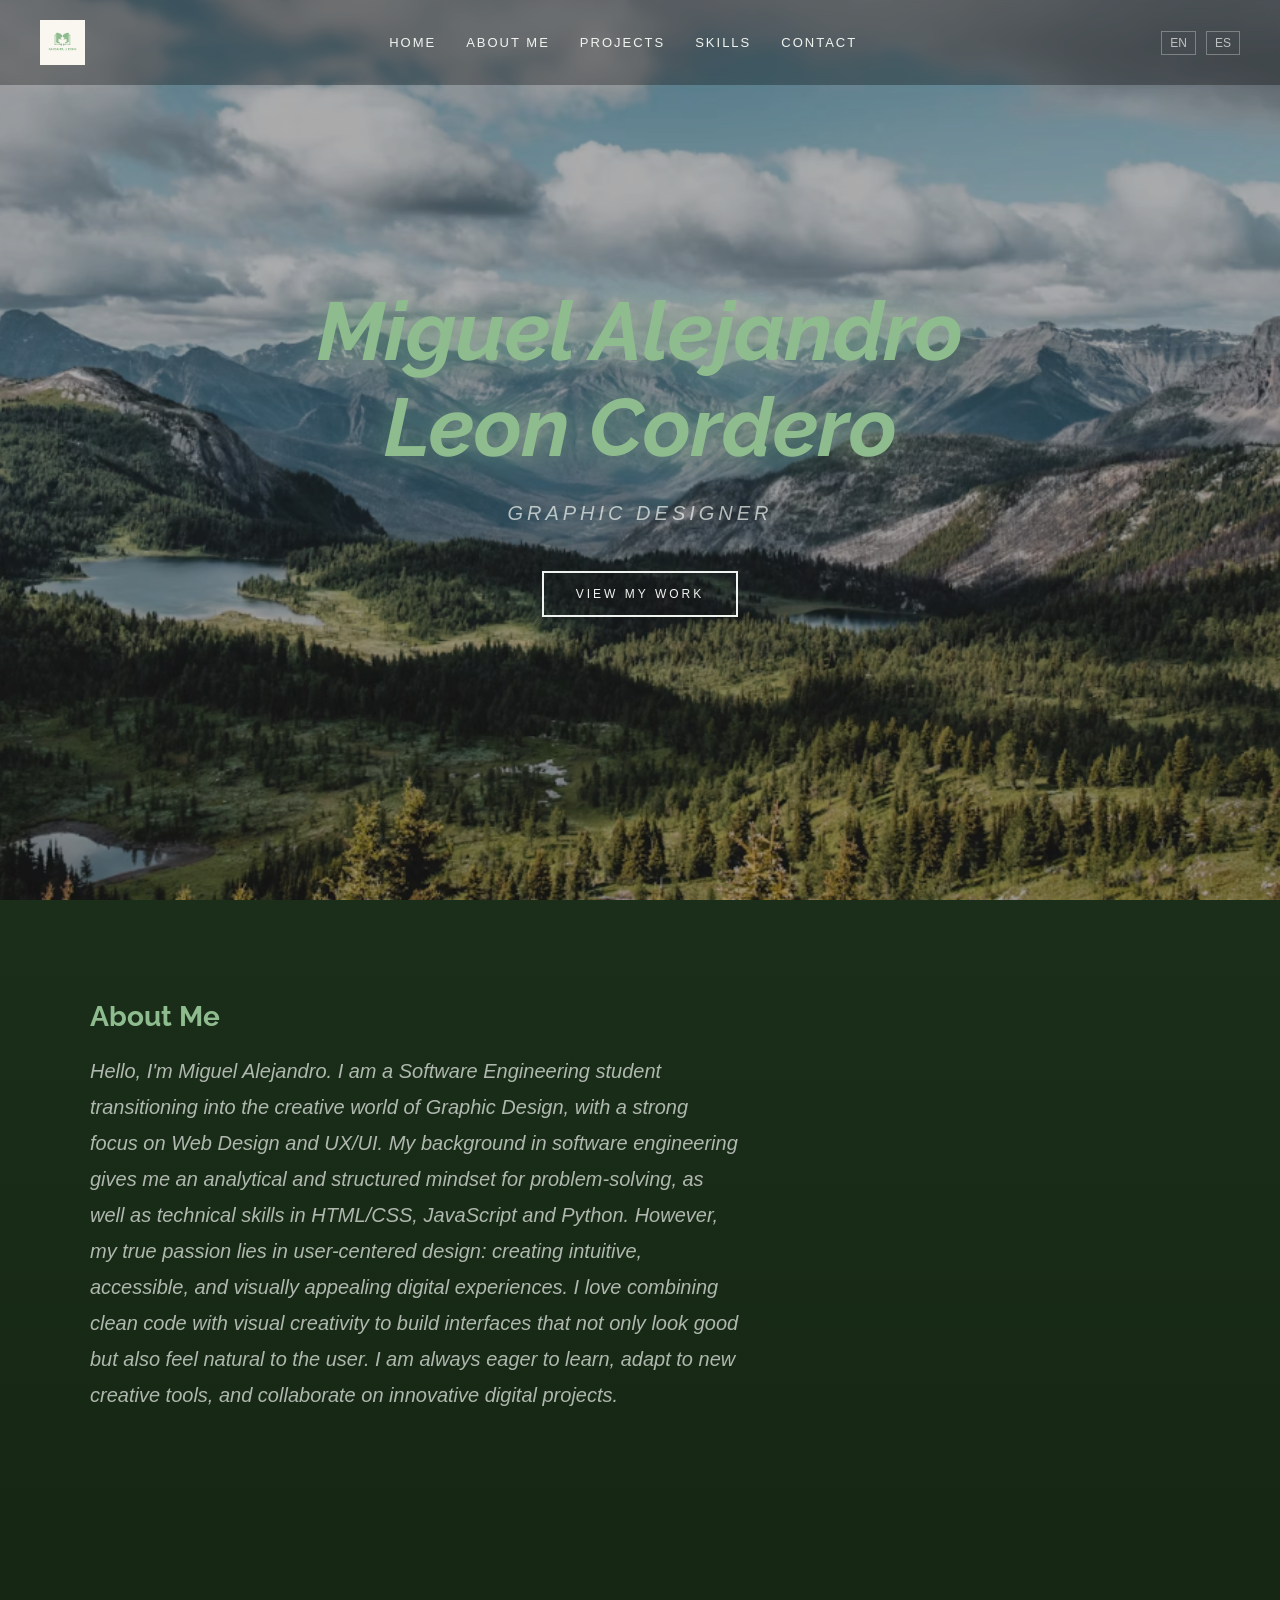
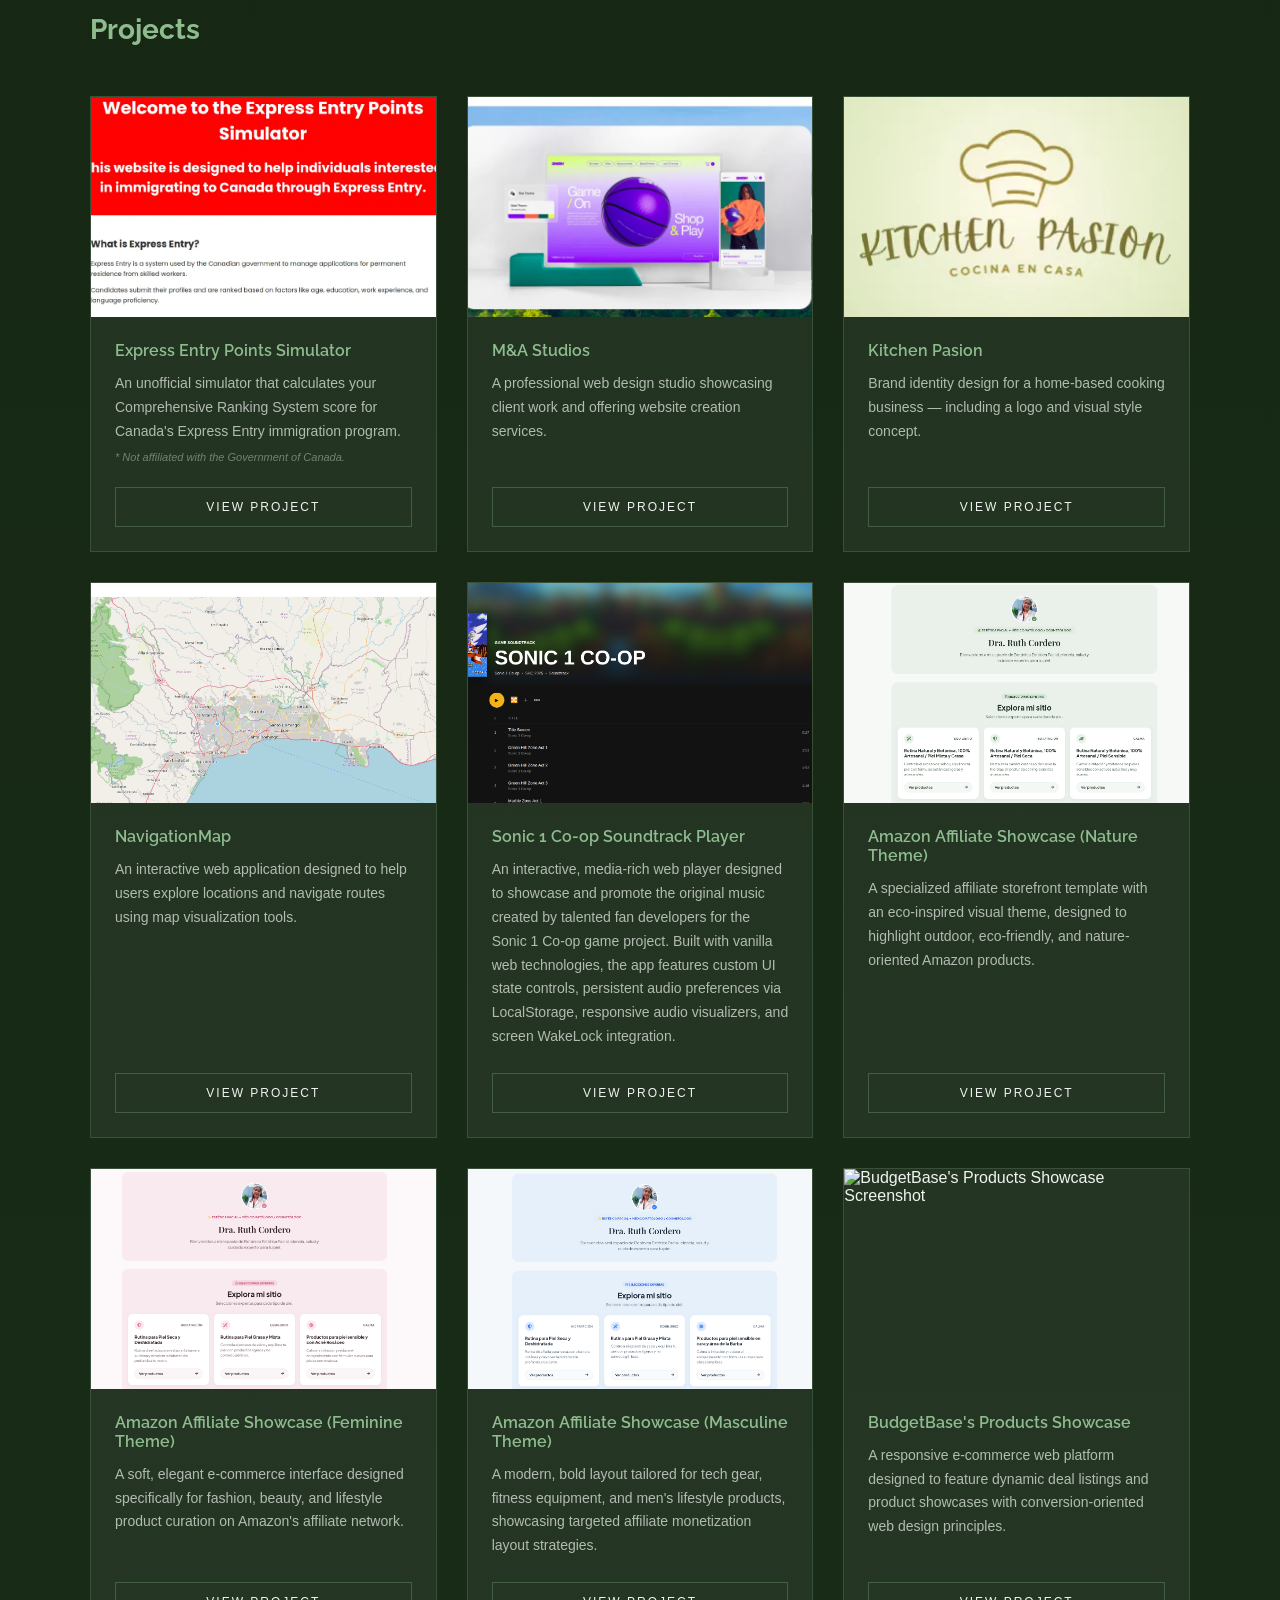
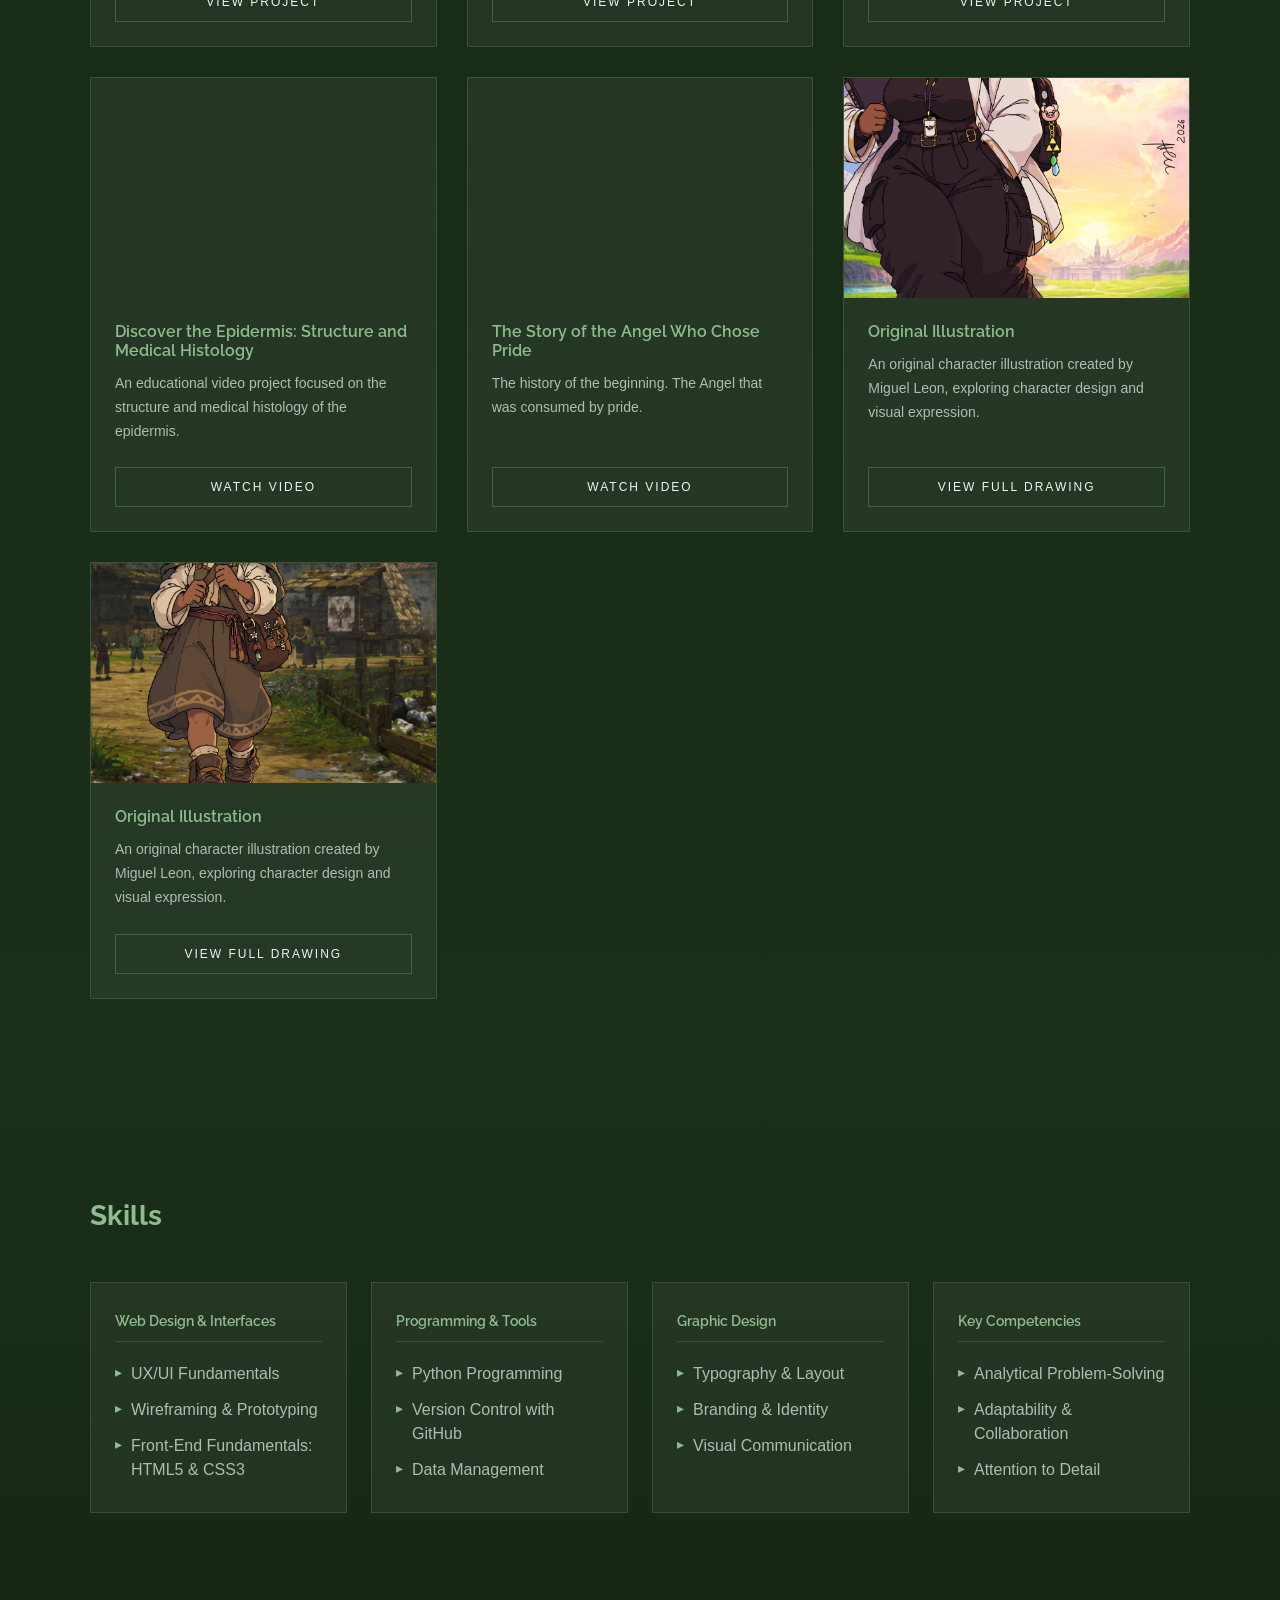
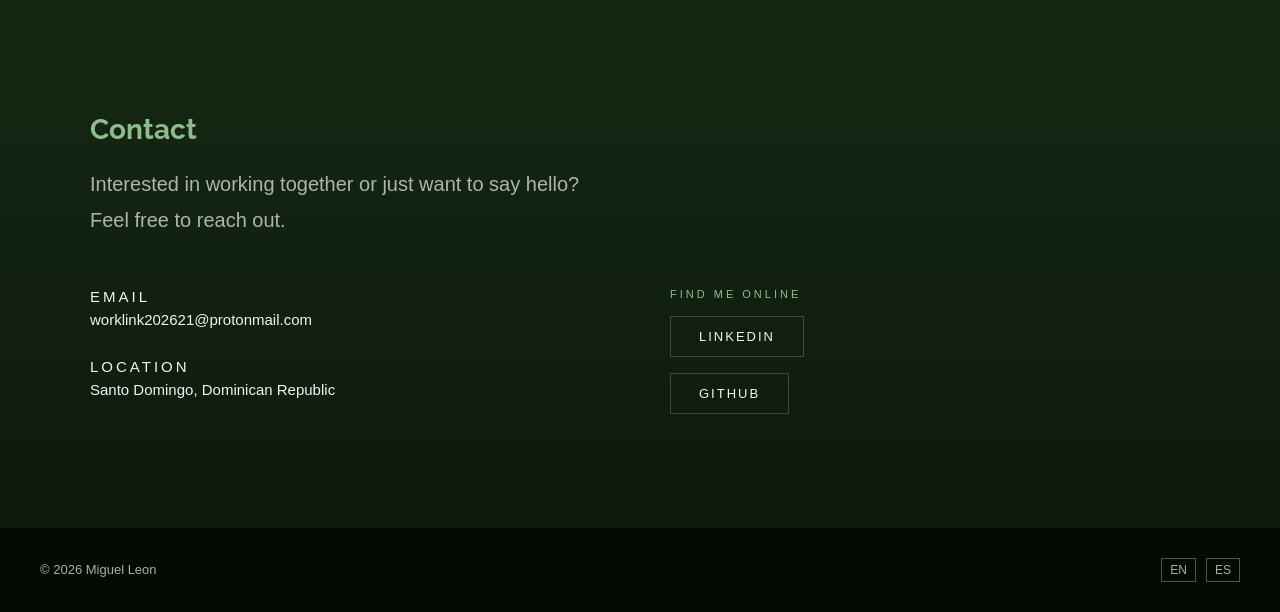
==== commit e7a118ce: "Update index.html" ====
--- a/index.html
+++ b/index.html
@@ -343,19 +343,19 @@
                     <div class="project-card">
 
                         <div class="project-image">
-                            <img src="assets/images/temu-affiliate.png"
-                                alt="Temu's Products Showcase Screenshot">
-                        </div>
-
-                        <div class="project-info">
-                            <h3>Temu's Products Showcase</h3>
+                            <img src="assets/images/BudgetBase-Image.png"
+                                alt="BudgetBase's Products Showcase Screenshot">
+                        </div>
+
+                        <div class="project-info">
+                            <h3>BudgetBase's Products Showcase</h3>
 
                             <p>
                                 A responsive e-commerce web platform designed to feature dynamic deal listings and product showcases with conversion-oriented web design principles.
                             </p>
                         </div>
 
-                        <a href="https://linux-on-python.github.io/Temu-s-Products-/"
+                        <a href="https://linux-on-python.github.io/BudgetBase-Affiliate/"
                             class="project-link"
                             target="_blank"
                             rel="noopener noreferrer">
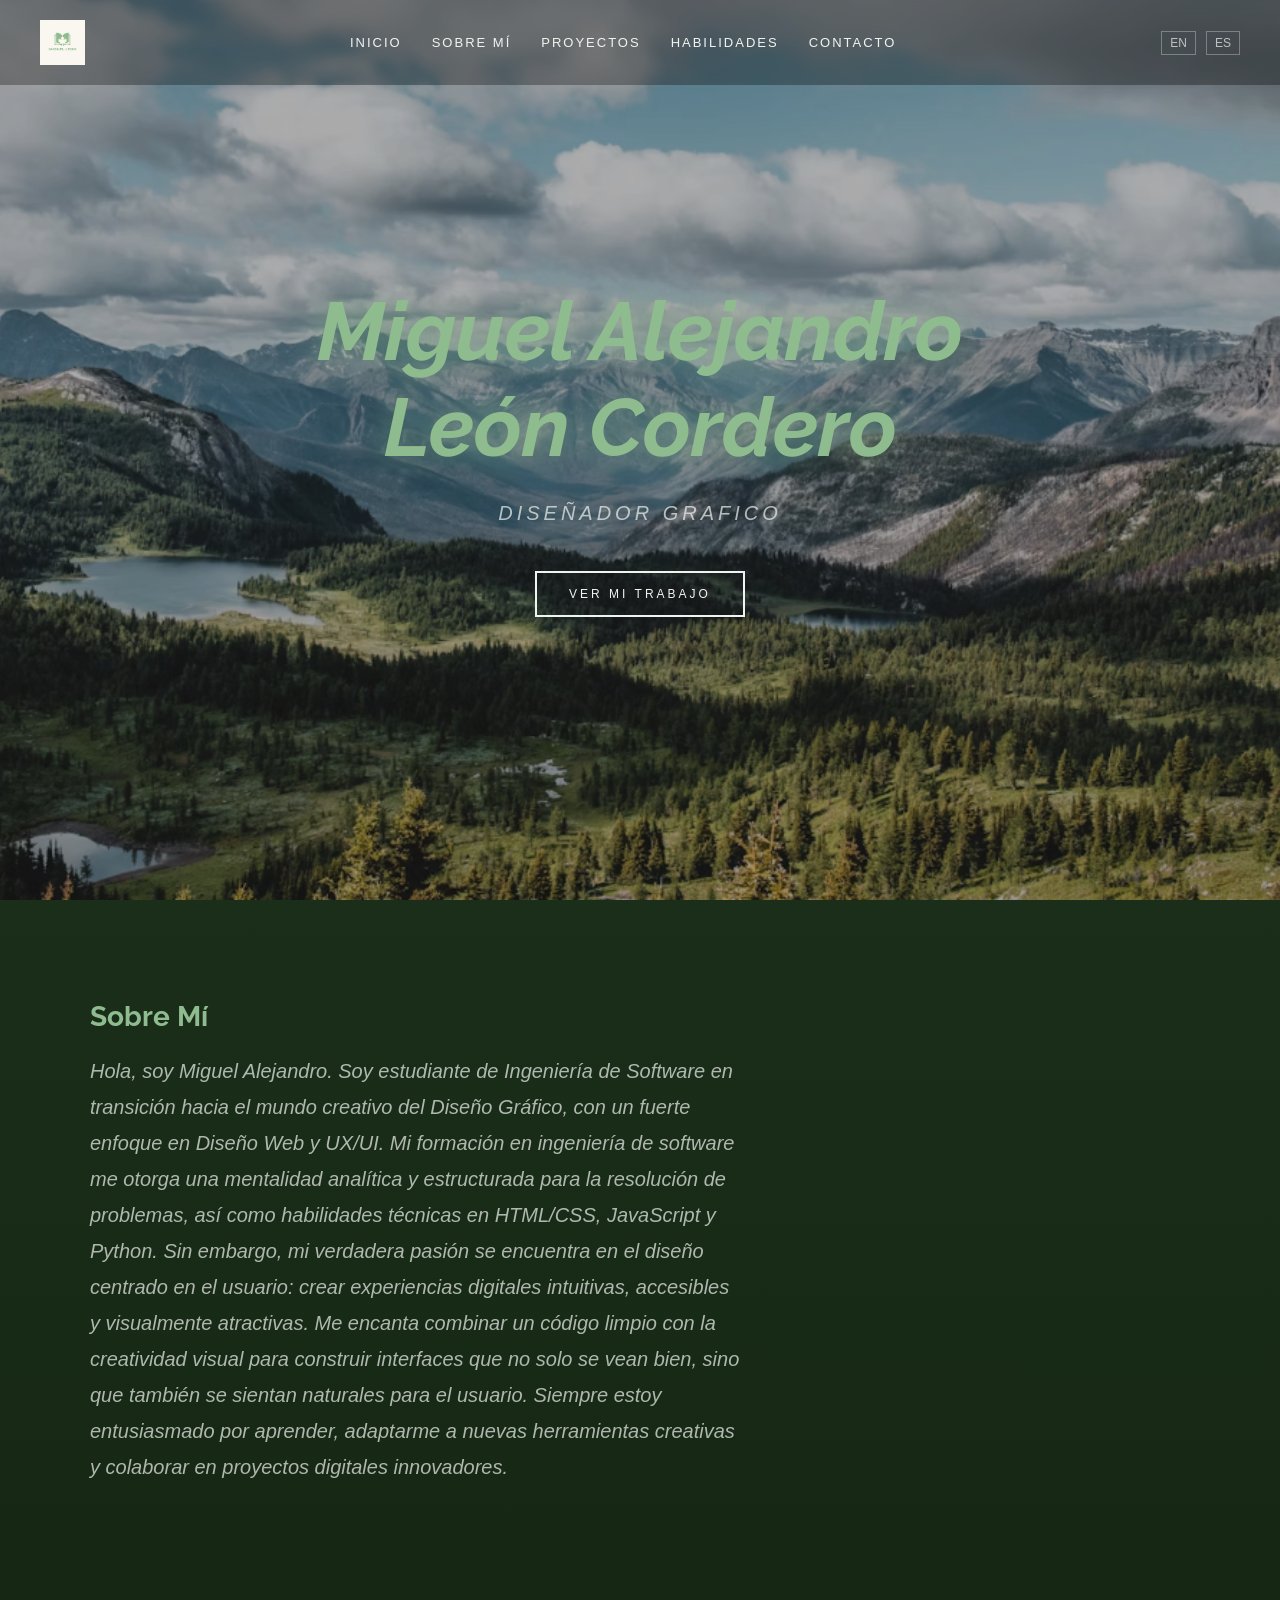
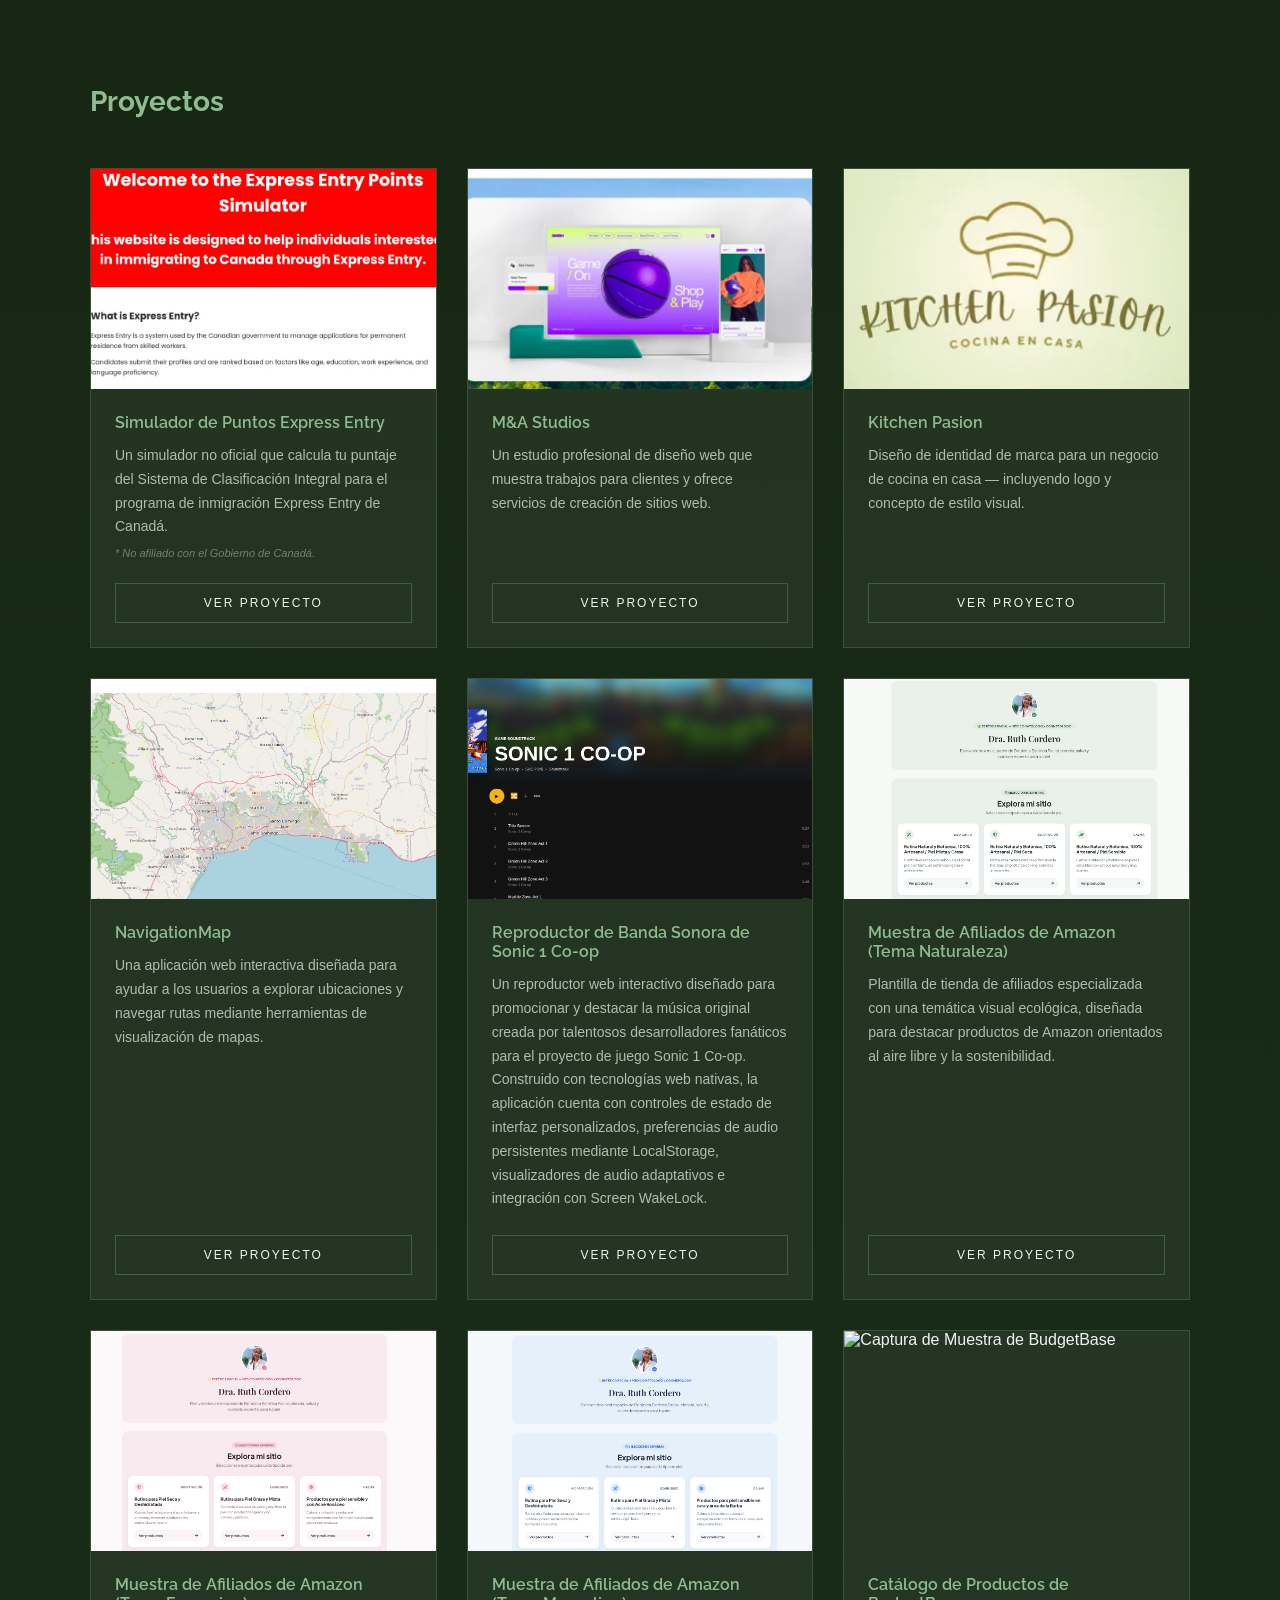
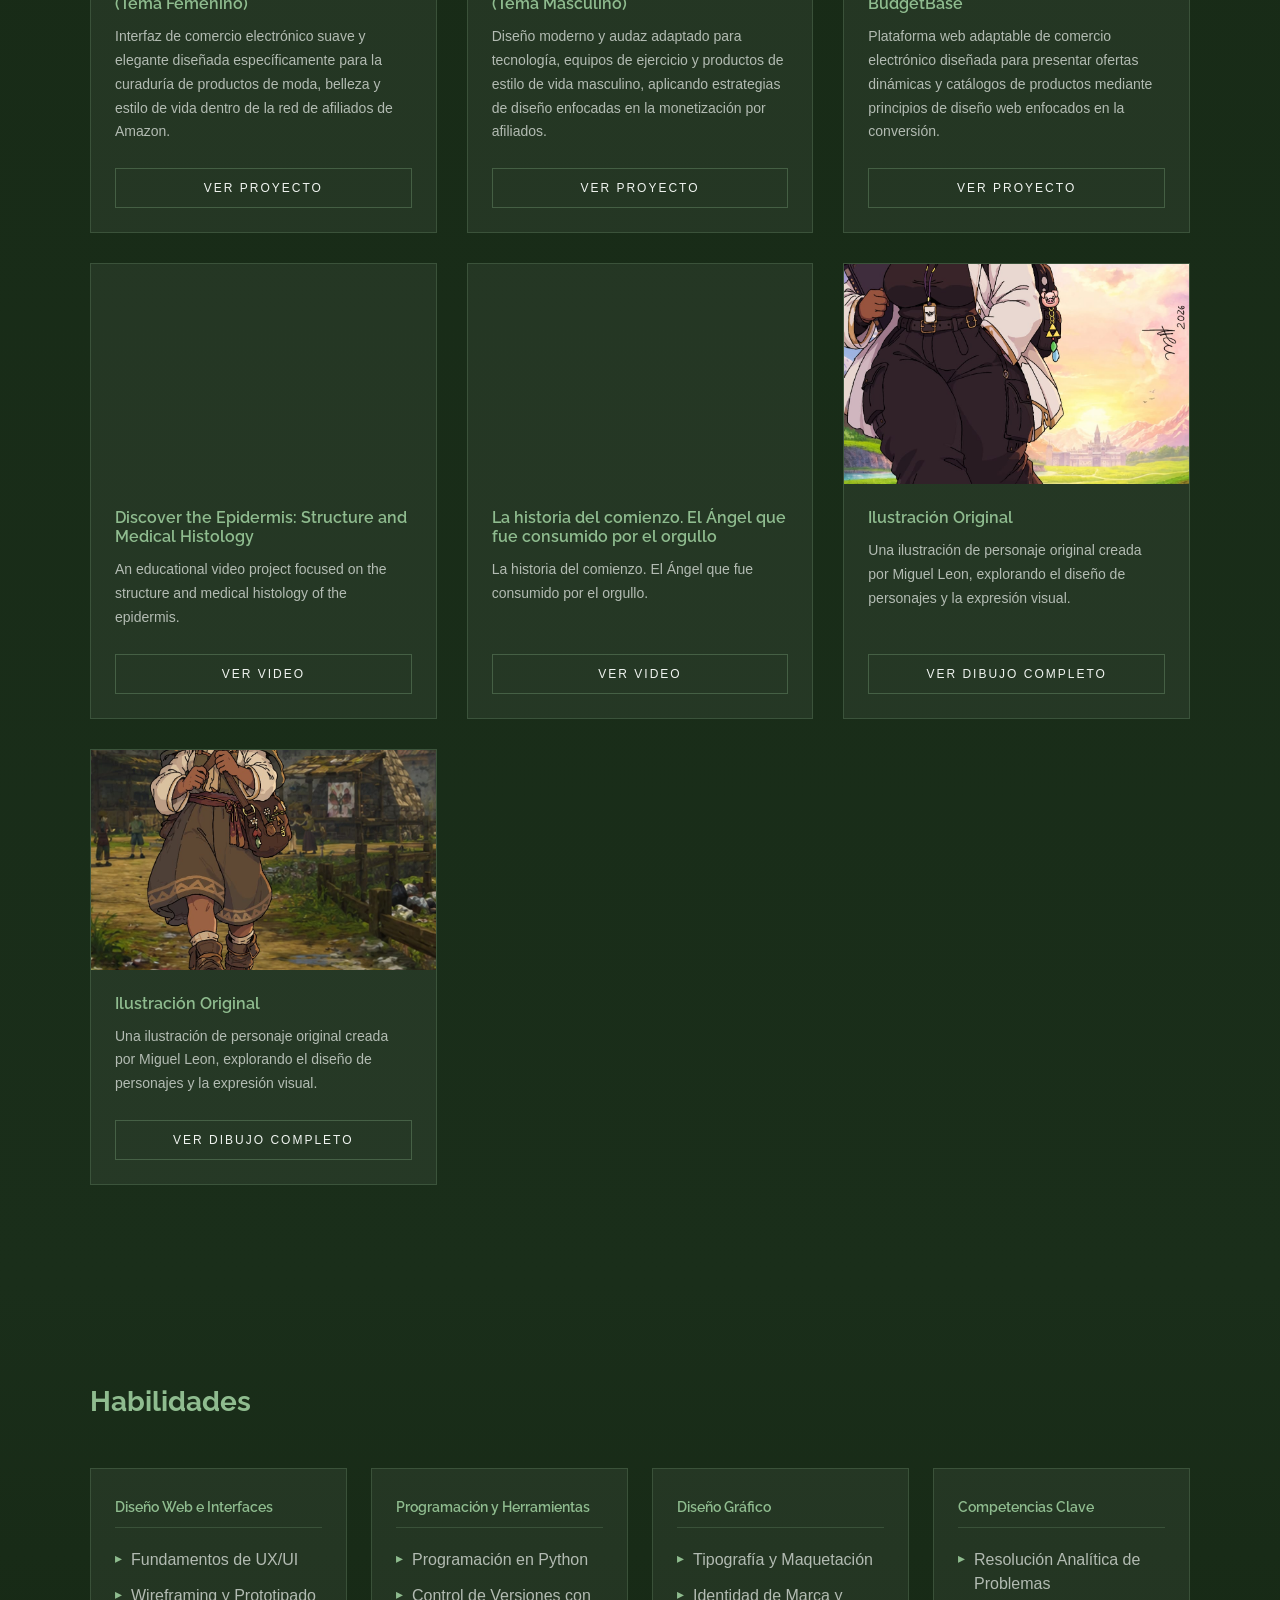
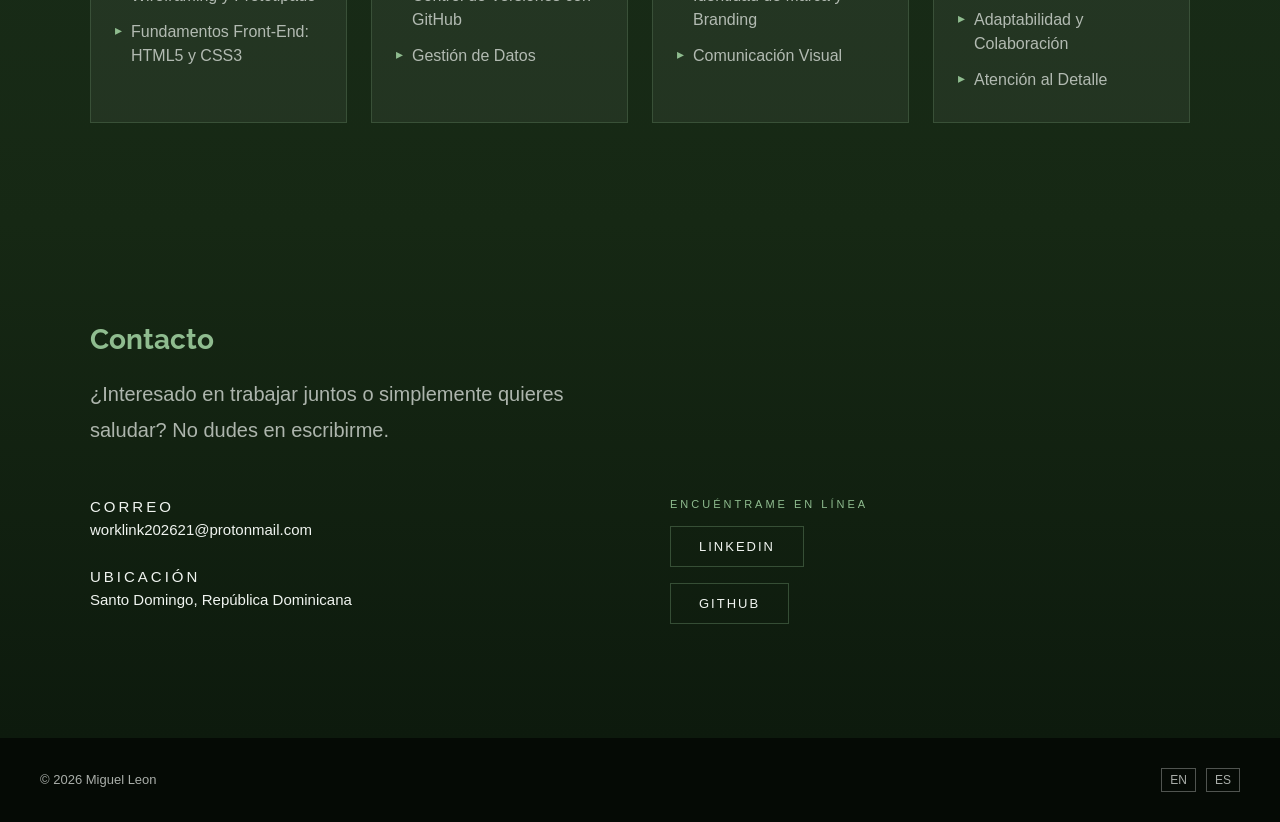
==== commit 8d689787: "Update index.html" ====
--- a/index.html
+++ b/index.html
@@ -1,9 +1,9 @@
 <!DOCTYPE html>
-<html lang="en">
+<html lang="es">
 <head>
     <meta charset="UTF-8">
     <meta name="viewport" content="width=device-width, initial-scale=1.0">
-    <title>My Portfolio - Miguel Alejandro Leon Cordero</title>
+    <title>Mi Portafolio - Miguel Alejandro Leon Cordero</title>
 
     <!-- Google tag (gtag.js) -->
     <script async src="https://www.googletagmanager.com/gtag/js?id=G-HMZPZ18P73"></script>
@@ -15,357 +15,318 @@
     gtag('config', 'G-HMZPZ18P73');
     </script>
 
-    <!-- Favicon - the logo in the browser window -->
+    <!-- Favicon - el logo en la ventana del navegador -->
     <link rel="icon" type="image/png" href="assets/images/Logo-without-background.png">
 
     <!-- Google Font -->
     <link href="https://fonts.googleapis.com/css2?family=Raleway:wght@100;200;300;400;700&display=swap" rel="stylesheet">
 
-    <!-- CSS Connection -->
+    <!-- Conexión CSS -->
     <link rel="stylesheet" href="css/style.css">
 </head>
-
 <body>
 
-    <!-- Loading Screen -->
-    <div class="page-loader">
+      <!-- Pantalla de carga -->
+     <div class="page-loader">
         <div class="loader-content">
             <p class="loader-name">Miguel Alejandro</p>
             <div class="loader-bar">
                 <div class="loader-progress"></div>
             </div>
         </div>
-    </div>
+     </div>
 
     <header>
-
         <!-- Logo -->
         <div class="logo">
             <img src="assets/images/Logo.png" alt="Miguel Leon">
         </div>
 
-        <!-- Navigation Links -->
+        <!-- Enlaces de navegación -->
         <nav>
-            <a href="#home">Home</a>
-            <a href="#about">About Me</a>
-            <a href="#projects">Projects</a>
-            <a href="#skills">Skills</a>
-            <a href="#contact">Contact</a>
+            <a href="#home">Inicio</a>
+            <a href="#about">Sobre Mí</a>
+            <a href="#projects">Proyectos</a>
+            <a href="#skills">Habilidades</a>
+            <a href="#contact">Contacto</a>
         </nav>
 
-        <!-- Language Selector -->
+        <!-- Selector de idioma -->
         <div class="lang-switch">
             <a href="index.html">EN</a>
             <a href="index-es.html">ES</a>
         </div>
 
-        <!-- Hamburger Menu -->
-        <button class="hamburger" aria-label="Open menu">
+        <!-- Menú de Hamburguesa -->
+        <button class="hamburger" aria-label="Abrir menú">
             <span></span>
             <span></span>
             <span></span>
         </button>
-
     </header>
 
     <main>
 
-        <!-- Home -->
+        <!-- Inicio -->
         <section id="home">
 
-            <!-- Home screen containing animation and background -->
+            <!-- Pantalla de inicio contiene animación y fondo -->
             <div class="hero">
 
-                <!-- Animated elements (clouds and leaves via JavaScript) -->
+                <!-- Elementos animados (nubes y hojas vía JavaScript) -->
                 <div class="hero-animations"></div>
 
-                <!-- Main message -->
+                <!-- Mensaje principal -->
                 <div class="hero-content">
-                    <h1>Miguel Alejandro Leon Cordero</h1>
-                    <p class="hero-subtitle">Graphic Designer</p>
-                    <a href="#projects" class="btn-primary">View My Work</a>
+                    <h1>Miguel Alejandro León Cordero</h1>
+                    <p class="hero-subtitle">Diseñador Grafico</p>
+                    <a href="#projects" class="btn-primary">Ver Mi Trabajo</a>
                 </div>
-
             </div>
         </section>
 
-
-        <!-- About Me -->
+        <!-- Sobre Mí -->
         <section id="about">
 
-            <!-- Some animated elements -->
+            <!-- Algunos elementos animados -->
             <div class="about-animations"></div>
 
-            <!-- Main message -->
+            <!-- Mensaje principal -->
             <div class="about-content">
 
-                <h2>About Me</h2>
-
-                <p>
-                    Hello, I'm Miguel Alejandro. I am a Software Engineering student transitioning into the creative world of Graphic Design, with a strong focus on Web Design and UX/UI. My background in software engineering gives me an analytical and structured mindset for problem-solving, as well as technical skills in HTML/CSS, JavaScript and Python. However, my true passion lies in user-centered design: creating intuitive, accessible, and visually appealing digital experiences. I love combining clean code with visual creativity to build interfaces that not only look good but also feel natural to the user. I am always eager to learn, adapt to new creative tools, and collaborate on innovative digital projects.
-                </p>
-
+                <h2>Sobre Mí</h2>
+
+                <p>Hola, soy Miguel Alejandro. Soy estudiante de Ingeniería de Software en transición hacia el mundo creativo del Diseño Gráfico, con un fuerte enfoque en Diseño Web y UX/UI. Mi formación en ingeniería de software me otorga una mentalidad analítica y estructurada para la resolución de problemas, así como habilidades técnicas en HTML/CSS, JavaScript y Python. Sin embargo, mi verdadera pasión se encuentra en el diseño centrado en el usuario: crear experiencias digitales intuitivas, accesibles y visualmente atractivas. Me encanta combinar un código limpio con la creatividad visual para construir interfaces que no solo se vean bien, sino que también se sientan naturales para el usuario. Siempre estoy entusiasmado por aprender, adaptarme a nuevas herramientas creativas y colaborar en proyectos digitales innovadores.</p>
             </div>
         </section>
 
-
-        <!-- Projects -->
+        <!-- Proyectos -->
         <section id="projects">
-
             <div class="projects-content">
 
-                <h2>Projects</h2>
-
-                <!-- Project Card Grid -->
+                <h2>Proyectos</h2>
+
+                <!-- Cuadrícula de tarjetas -->
                 <div class="projects-grid">
 
-                    <!-- Project Card 1 -->
-                    <div class="project-card">
-
-                        <!-- Project Image -->
+                    <!-- Tarjeta de Proyecto 1 -->
+                    <div class="project-card">
+
+                        <!-- Imagen del proyecto -->
                         <div class="project-image">
                             <img src="assets/images/project-1.webp"
-                                alt="Express Entry Simulator Screenshot">
-                        </div>
-
-                        <!-- Project Information -->
-                        <div class="project-info">
-                            <h3>Express Entry Points Simulator</h3>
-
-                            <p>
-                                An unofficial simulator that calculates your Comprehensive Ranking System score for Canada's Express Entry immigration program.
-                            </p>
-
+                                alt="Captura del Simulador Express Entry">
+                        </div>
+
+                        <!-- Información del proyecto -->
+                        <div class="project-info">
+                            <h3>Simulador de Puntos Express Entry</h3>
+                            <p>Un simulador no oficial que calcula tu puntaje del Sistema de Clasificación Integral para el programa de inmigración Express Entry de Canadá.</p>
                             <span class="project-disclaimer">
-                                * Not affiliated with the Government of Canada.
+                                * No afiliado con el Gobierno de Canadá.
                             </span>
                         </div>
 
-                        <!-- Button at the bottom -->
+                        <!-- Botón al fondo -->
                         <a href="https://miguelleon-creator.github.io/Express-Entry-Points-Simulator/"
-                            class="project-link"
+                        class="project-link"
+                        target="_blank">
+                        Ver Proyecto
+                        </a>
+
+                    </div>
+
+                    <!-- Tarjeta de Proyecto 2 -->
+                    <div class="project-card">
+
+                        <div class="project-image">
+                            <img src="assets/images/project-2.webp"
+                                alt="Captura del proyecto M&A Studios">
+                        </div>
+
+                        <div class="project-info">
+                            <h3>M&A Studios</h3>
+                            <p>Un estudio profesional de diseño web que muestra trabajos para clientes y ofrece servicios de creación de sitios web.</p>
+                        </div>
+
+                        <a href="https://miguelleon-creator.github.io/M-A-Studios-Proejct/"
+                        class="project-link"
+                        target="_blank">
+                        Ver Proyecto
+                        </a>
+
+                    </div>
+
+                    <!-- Proyecto 3 -->
+                    <div class="project-card">
+
+                        <div class="project-image">
+                            <img src="assets/images/project-3.webp"
+                                alt="Diseño de identidad de marca Kitchen Pasion">
+                        </div>
+
+                        <div class="project-info">
+                            <h3>Kitchen Pasion</h3>
+                            <p>Diseño de identidad de marca para un negocio de cocina en casa — incluyendo logo y concepto de estilo visual.</p>
+                        </div>
+
+                        <a href="https://www.figma.com/proto/0dbO5yj5XopLUOTJS3fkdC/Untitled?node-id=0-1&t=U4OozwfaJjb96rFc-1"
+                        class="project-link"
+                        target="_blank">
+                        Ver Proyecto
+                        </a>
+                        
+                    </div>
+
+                    <!-- Project Card 4 -->
+                    <div class="project-card">
+                        
+                        <div class="project-image">
+                             <img src="assets/images/project-4.png" alt="Captura de pantalla de NavigationMap">
+                        </div>
+                        
+                        <div class="project-info">
+                            <h3>NavigationMap</h3>
+                            <p>Una aplicación web interactiva diseñada para ayudar a los usuarios a explorar ubicaciones y navegar rutas mediante herramientas de visualización de mapas.</p>
+                        </div>
+                        
+                        <a href="https://linux-on-python.github.io/NavigationMap/" 
+                            class="project-link" 
                             target="_blank">
-                            View Project
-                        </a>
-
-                    </div>
-
-
-                    <!-- Project Card 2 -->
-                    <div class="project-card">
-
-                        <div class="project-image">
-                            <img src="assets/images/project-2.webp"
-                                alt="M&A Studios Project Screenshot">
-                        </div>
-
-                        <div class="project-info">
-                            <h3>M&A Studios</h3>
-
-                            <p>
-                                A professional web design studio showcasing client work and offering website creation services.
-                            </p>
-                        </div>
-
-                        <a href="https://miguelleon-creator.github.io/M-A-Studios-Proejct/"
-                            class="project-link"
-                            target="_blank">
-                            View Project
-                        </a>
-
-                    </div>
-
-
-                    <!-- Project 3 -->
-                    <div class="project-card">
-
-                        <div class="project-image">
-                            <img src="assets/images/project-3.webp"
-                                alt="Kitchen Pasion Brand Identity Design">
-                        </div>
-
-                        <div class="project-info">
-                            <h3>Kitchen Pasion</h3>
-
-                            <p>
-                                Brand identity design for a home-based cooking business — including a logo and visual style concept.
-                            </p>
-                        </div>
-
-                        <a href="https://www.figma.com/proto/0dbO5yj5XopLUOTJS3fkdC/Untitled?node-id=0-1&t=U4OozwfaJjb96rFc-1"
-                            class="project-link"
-                            target="_blank">
-                            View Project
-                        </a>
-
-                    </div>
-
-
-                    <!-- Project Card 4 -->
-                    <div class="project-card">
-
-                        <div class="project-image">
-                            <img src="assets/images/project-4.png"
-                                alt="NavigationMap Screenshot">
-                        </div>
-
-                        <div class="project-info">
-                            <h3>NavigationMap</h3>
-
-                            <p>
-                                An interactive web application designed to help users explore locations and navigate routes using map visualization tools.
-                            </p>
-                        </div>
-
-                        <a href="https://linux-on-python.github.io/NavigationMap/"
-                            class="project-link"
-                            target="_blank">
-                            View Project
-                        </a>
-
-                    </div>
-
-                    <!-- Sonic 1 Co-op Soundtrack Player -->
-                    <div class="project-card">
-                    
-                        <!-- Project image -->
+                            Ver Proyecto
+                        </a>
+
+                    </div>
+
+                    <!-- Reproductor de Banda Sonora de Sonic 1 Co-op -->
+                    <div class="project-card">
+                    
+                        <!-- Imagen del proyecto -->
                         <div class="project-image">
                             <img 
                                 src="assets/images/project-5.png" 
-                                alt="Sonic 1 Co-op Soundtrack Player"
+                                alt="Reproductor de Banda Sonora de Sonic 1 Co-op"
                             >
                         </div>
                     
-                        <!-- Project info -->
-                        <div class="project-info">
-                    
-                            <h3>Sonic 1 Co-op Soundtrack Player</h3>
+                        <!-- Información del proyecto -->
+                        <div class="project-info">
+                    
+                            <h3>Reproductor de Banda Sonora de Sonic 1 Co-op</h3>
                     
                             <p>
-                                An interactive, media-rich web player designed to showcase and
-                                promote the original music created by talented fan developers
-                                for the Sonic 1 Co-op game project. Built with vanilla web
-                                technologies, the app features custom UI state controls,
-                                persistent audio preferences via LocalStorage, responsive
-                                audio visualizers, and screen WakeLock integration.
+                                Un reproductor web interactivo diseñado para promocionar y
+                                destacar la música original creada por talentosos desarrolladores
+                                fanáticos para el proyecto de juego Sonic 1 Co-op. Construido con
+                                tecnologías web nativas, la aplicación cuenta con controles de estado
+                                de interfaz personalizados, preferencias de audio persistentes mediante
+                                LocalStorage, visualizadores de audio adaptativos e integración con Screen WakeLock.
                             </p>
                     
                         </div>
                     
-                        <!-- Button at the bottom -->
+                        <!-- Botón al fondo -->
                         <a 
                             href="https://linux-on-python.github.io/sonic-1-coop-soundtrack/"
                             class="project-link"
                             target="_blank"
                             rel="noopener noreferrer"
                         >
-                            View Project
-                        </a>
-                    
-                    </div>
-
-                    <!-- Amazon Affiliate Showcase - Nature Version -->
+                            Ver Proyecto
+                        </a>
+                    
+                    </div>
+
+                    <!-- Muestra de Afiliados de Amazon - Versión Naturaleza -->
                     <div class="project-card">
 
                         <div class="project-image">
                             <img src="assets/images/nature-project.png"
-                                alt="Amazon Affiliate Nature Version Screenshot">
-                        </div>
-
-                        <div class="project-info">
-                            <h3>Amazon Affiliate Showcase (Nature Theme)</h3>
-
-                            <p>
-                                A specialized affiliate storefront template with an eco-inspired visual theme, designed to highlight outdoor, eco-friendly, and nature-oriented Amazon products.
-                            </p>
+                                alt="Captura de Amazon Afiliados Versión Naturaleza">
+                        </div>
+
+                        <div class="project-info">
+                            <h3>Muestra de Afiliados de Amazon (Tema Naturaleza)</h3>
+                            <p>Plantilla de tienda de afiliados especializada con una temática visual ecológica, diseñada para destacar productos de Amazon orientados al aire libre y la sostenibilidad.</p>
                         </div>
 
                         <a href="https://linux-on-python.github.io/Amazon-Affiliate-Nature-Version/"
                             class="project-link"
                             target="_blank"
                             rel="noopener noreferrer">
-                            View Project
-                        </a>
-
-                    </div>
-
-                    <!-- Amazon Affiliate Showcase - Feminine Version -->
+                            Ver Proyecto
+                        </a>
+
+                    </div>
+
+                    <!-- Muestra de Afiliados de Amazon - Versión Femenina -->
                     <div class="project-card">
 
                         <div class="project-image">
                             <img src="assets/images/femenine-version.png"
-                                alt="Amazon Affiliate Feminine Version Screenshot">
-                        </div>
-
-                        <div class="project-info">
-                            <h3>Amazon Affiliate Showcase (Feminine Theme)</h3>
-
-                            <p>
-                                A soft, elegant e-commerce interface designed specifically for fashion, beauty, and lifestyle product curation on Amazon's affiliate network.
-                            </p>
+                                alt="Captura de Amazon Afiliados Versión Femenina">
+                        </div>
+
+                        <div class="project-info">
+                            <h3>Muestra de Afiliados de Amazon (Tema Femenino)</h3>
+                            <p>Interfaz de comercio electrónico suave y elegante diseñada específicamente para la curaduría de productos de moda, belleza y estilo de vida dentro de la red de afiliados de Amazon.</p>
                         </div>
 
                         <a href="https://linux-on-python.github.io/Amazon-Affiliate-Femenine-Version/"
                             class="project-link"
                             target="_blank"
                             rel="noopener noreferrer">
-                            View Project
-                        </a>
-
-                    </div>
-
-                    <!-- Amazon Affiliate Showcase - Masculine Version -->
+                            Ver Proyecto
+                        </a>
+
+                    </div>
+
+                    <!-- Muestra de Afiliados de Amazon - Versión Masculina -->
                     <div class="project-card">
 
                         <div class="project-image">
                             <img src="assets/images/masculine-version.png"
-                                alt="Amazon Affiliate Masculine Version Screenshot">
-                        </div>
-
-                        <div class="project-info">
-                            <h3>Amazon Affiliate Showcase (Masculine Theme)</h3>
-
-                            <p>
-                                A modern, bold layout tailored for tech gear, fitness equipment, and men's lifestyle products, showcasing targeted affiliate monetization layout strategies.
-                            </p>
+                                alt="Captura de Amazon Afiliados Versión Masculina">
+                        </div>
+
+                        <div class="project-info">
+                            <h3>Muestra de Afiliados de Amazon (Tema Masculino)</h3>
+                            <p>Diseño moderno y audaz adaptado para tecnología, equipos de ejercicio y productos de estilo de vida masculino, aplicando estrategias de diseño enfocadas en la monetización por afiliados.</p>
                         </div>
 
                         <a href="https://linux-on-python.github.io/Amazon-Affiliate-Masculine-version/"
                             class="project-link"
                             target="_blank"
                             rel="noopener noreferrer">
-                            View Project
-                        </a>
-
-                    </div>
-
-                    <!-- Temu Products Showcase -->
+                            Ver Proyecto
+                        </a>
+
+                    </div>
+
+                    <!-- Muestra de Productos Temu -->
                     <div class="project-card">
 
                         <div class="project-image">
                             <img src="assets/images/BudgetBase-Image.png"
-                                alt="BudgetBase's Products Showcase Screenshot">
-                        </div>
-
-                        <div class="project-info">
-                            <h3>BudgetBase's Products Showcase</h3>
-
-                            <p>
-                                A responsive e-commerce web platform designed to feature dynamic deal listings and product showcases with conversion-oriented web design principles.
-                            </p>
+                                alt="Captura de Muestra de BudgetBase">
+                        </div>
+
+                        <div class="project-info">
+                            <h3>Catálogo de Productos de BudgetBase</h3>
+
+                            <p>Plataforma web adaptable de comercio electrónico diseñada para presentar ofertas dinámicas y catálogos de productos mediante principios de diseño web enfocados en la conversión.</p>
                         </div>
 
                         <a href="https://linux-on-python.github.io/BudgetBase-Affiliate/"
                             class="project-link"
                             target="_blank"
                             rel="noopener noreferrer">
-                            View Project
+                            Ver Proyecto
                         </a>
 
                     </div>
 
                     <!-- Video Project 1 -->
-
                     <div class="project-card">
 
                         <div class="project-image video-wrapper">
@@ -397,21 +358,20 @@
                             target="_blank"
                             rel="noopener noreferrer">
 
-                            Watch Video
+                            Ver Video
 
                         </a>
 
                     </div>
 
                     <!-- Video Project 2 -->
-
                     <div class="project-card">
 
                         <div class="project-image video-wrapper">
 
                             <iframe
                                 src="https://www.youtube.com/embed/ZPqFxCT9E9s"
-                                title="The Story of the Angel Who Chose Pride"
+                                title="La historia del comienzo. El Ángel que fue consumido por el orgullo"
                                 loading="lazy"
                                 allow="accelerometer; autoplay; clipboard-write; encrypted-media; gyroscope; picture-in-picture; web-share"
                                 allowfullscreen>
@@ -421,10 +381,10 @@
 
                         <div class="project-info">
 
-                            <h3>The Story of the Angel Who Chose Pride</h3>
+                            <h3>La historia del comienzo. El Ángel que fue consumido por el orgullo</h3>
 
                             <p>
-                                The history of the beginning. The Angel that was consumed by pride.
+                                La historia del comienzo. El Ángel que fue consumido por el orgullo.
                             </p>
 
                         </div>
@@ -435,7 +395,7 @@
                             target="_blank"
                             rel="noopener noreferrer">
 
-                            Watch Video
+                            Ver Video
 
                         </a>
 
@@ -445,28 +405,20 @@
                     <div class="project-card">
 
                         <div class="project-image">
-
-                            <img
-                                src="assets/images/drawing-1.jpeg"
-                                alt="Original drawing by Miguel Leon">
-
-                        </div>
-
-                        <div class="project-info">
-
-                            <h3>Original Illustration</h3>
-
+                            <img src="assets/images/drawing-1.jpeg"
+                                alt="Ilustración original por Miguel Leon">
+                        </div>
+
+                        <div class="project-info">
+                            <h3>Ilustración Original</h3>
                             <p>
-                                An original character illustration created by Miguel Leon,
-                                exploring character design and visual expression.
+                                Una ilustración de personaje original creada por Miguel Leon,
+                                explorando el diseño de personajes y la expresión visual.
                             </p>
-
-                        </div>
-
-                        <!-- Using an anchor tag styled as project-link -->
-                         
+                        </div>
+
                         <a href="javascript:void(0);" onclick="openModal('assets/images/drawing-1.jpeg')" class="project-link">
-                            View Full Drawing
+                            Ver Dibujo Completo
                         </a>
 
                     </div>
@@ -475,28 +427,20 @@
                     <div class="project-card">
 
                         <div class="project-image">
-
-                            <img
-                                src="assets/images/drawing-2.jpeg"
-                                alt="Original drawing by Miguel Leon">
-
-                        </div>
-
-                        <div class="project-info">
-
-                            <h3>Original Illustration</h3>
-
+                            <img src="assets/images/drawing-2.jpeg"
+                                alt="Ilustración original por Miguel Leon">
+                        </div>
+
+                        <div class="project-info">
+                            <h3>Ilustración Original</h3>
                             <p>
-                                An original character illustration created by Miguel Leon,
-                                exploring character design and visual expression.
+                                Una ilustración de personaje original creada por Miguel Leon,
+                                explorando el diseño de personajes y la expresión visual.
                             </p>
-
-                        </div>
-
-                        <!-- Using an anchor tag styled as project-link -->
+                        </div>
 
                         <a href="javascript:void(0);" onclick="openModal('assets/images/drawing-2.jpeg')" class="project-link">
-                            View Full Drawing
+                            Ver Dibujo Completo
                         </a>
 
                     </div>
@@ -504,169 +448,123 @@
                 </div>
 
             </div>
-
         </section>
 
-
-        <!-- Skills -->
+        <!-- Habilidades -->
         <section id="skills">
 
-            <!-- Some animated elements -->
+            <!-- Algunos elementos animados -->
             <div class="skills-animations"></div>
 
-            <!-- Main message -->
+            <!-- Mensaje principal -->
             <div class="skills-content">
 
-                <h2>Skills</h2>
-
-                <!-- Skill Card Grid -->
+                <h2>Habilidades</h2>
+
+                <!-- Cuadrícula de tarjetas de habilidades -->
                 <div class="skills-grid">
 
-                    <!-- Card 1 -->
+                    <!-- Tarjeta 1 -->
                     <div class="skill-card">
-
-                        <h3>Web Design & Interfaces</h3>
-
+                        <h3>Diseño Web e Interfaces</h3>
                         <ul>
-                            <li>UX/UI Fundamentals</li>
-                            <li>Wireframing & Prototyping</li>
-                            <li>Front-End Fundamentals: HTML5 & CSS3</li>
+                            <li>Fundamentos de UX/UI</li>
+                            <li>Wireframing y Prototipado</li>
+                            <li>Fundamentos Front-End: HTML5 y CSS3</li>
                         </ul>
-
-                    </div>
-
-
-                    <!-- Card 2 -->
+                    </div>
+
+                    <!-- Tarjeta 2 -->
                     <div class="skill-card">
-
-                        <h3>Programming & Tools</h3>
-
+                        <h3>Programación y Herramientas</h3>
                         <ul>
-                            <li>Python Programming</li>
-                            <li>Version Control with GitHub</li>
-                            <li>Data Management</li>
+                            <li>Programación en Python</li>
+                            <li>Control de Versiones con GitHub</li>
+                            <li>Gestión de Datos</li>
                         </ul>
-
-                    </div>
-
-
-                    <!-- Card 3 -->
+                    </div>
+
+                    <!-- Tarjeta 3 -->
                     <div class="skill-card">
-
-                        <h3>Graphic Design</h3>
-
+                        <h3>Diseño Gráfico</h3>
                         <ul>
-                            <li>Typography & Layout</li>
-                            <li>Branding & Identity</li>
-                            <li>Visual Communication</li>
+                            <li>Tipografía y Maquetación</li>
+                            <li>Identidad de Marca y Branding</li>
+                            <li>Comunicación Visual</li>
                         </ul>
-
-                    </div>
-
-
-                    <!-- Card 4 -->
+                    </div>
+
+                    <!-- Tarjeta 4 -->
                     <div class="skill-card">
-
-                        <h3>Key Competencies</h3>
-
+                        <h3>Competencias Clave</h3>
                         <ul>
-                            <li>Analytical Problem-Solving</li>
-                            <li>Adaptability & Collaboration</li>
-                            <li>Attention to Detail</li>
+                            <li>Resolución Analítica de Problemas</li>
+                            <li>Adaptabilidad y Colaboración</li>
+                            <li>Atención al Detalle</li>
                         </ul>
-
                     </div>
 
                 </div>
             </div>
         </section>
 
-
-        <!-- Contact -->
+        <!-- Contacto -->
         <section id="contact">
 
             <div class="contact-content">
-
-                <h2>Contact</h2>
-
-                <p class="contact-intro">
-                    Interested in working together or just want to say hello? Feel free to reach out.
-                </p>
-
-                <!-- Contact Grid -->
+                <h2>Contacto</h2>
+                <p class="contact-intro">¿Interesado en trabajar juntos o simplemente quieres saludar? No dudes en escribirme.</p>
+
+                <!-- Cuadrícula de contacto -->
                 <div class="contact-grid">
 
-                    <!-- Left Side - Contact Information -->
+                    <!-- Lado izquierdo - información de contacto -->
                     <div class="contact-info">
 
                         <div class="contact-item">
-
-                            <!-- Email -->
-                            <span class="contact-label">Email</span>
-                            <a href="mailto:worklink202621@protonmail.com">
-                                worklink202621@protonmail.com
-                            </a>
-
-                        </div>
-
+                            <!-- Correo -->
+                            <span class="contact-label">Correo</span>
+                            <a href="mailto:worklink202621@protonmail.com">worklink202621@protonmail.com</a>
+                        </div>
 
                         <div class="contact-item">
-
-                            <!-- Location -->
-                            <span class="contact-label">Location</span>
-                            <span>Santo Domingo, Dominican Republic</span>
-
-                        </div>
-
-                    </div>
-
-
-                    <!-- Right Side - Social Media -->
+                            <!-- Ubicación -->
+                            <span class="contact-label">Ubicación</span>
+                            <span>Santo Domingo, República Dominicana</span>
+                        </div>
+
+                    </div>
+
+                    <!-- Lado derecho - redes sociales -->
                     <div class="contact-social">
 
-                        <span class="contact-label">Find Me Online</span>
-
-                        <a href="https://www.linkedin.com/in/miguelleonin2005/"
-                            class="social-link">
-                            LinkedIn
-                        </a>
-
-                        <a href="https://github.com/Linux-On-Python"
-                            class="social-link">
-                            GitHub
-                        </a>
-
-                    </div>
-
+                        <span class="contact-label">Encuéntrame en línea</span>
+
+                        <a href="https://www.linkedin.com/in/miguelleonin2005/" class="social-link">LinkedIn</a>
+                        <a href="https://github.com/Linux-On-Python" class="social-link">GitHub</a>
+
+                    </div>
                 </div>
             </div>
         </section>
 
     </main>
 
-
     <footer>
-
         <p>&copy; 2026 Miguel Leon</p>
-
         <div class="lang-switch">
             <a href="index.html">EN</a>
             <a href="index-es.html">ES</a>
         </div>
-
     </footer>
-
-
+        
     <!-- JavaScript -->
     <script src="JS/main.js"></script>
 
     <!-- Full-Screen Image Modal Popup -->
-
     <div id="drawingModal" class="drawing-modal">
-
         <span class="close-modal" onclick="closeModal()">&times;</span>
-        
-        <img class="modal-drawing-content" id="modalImage" alt="Full Size Drawing">
+        <img class="modal-drawing-content" id="modalImage" alt="Dibujo en tamaño completo">
     </div>
 
 </body>
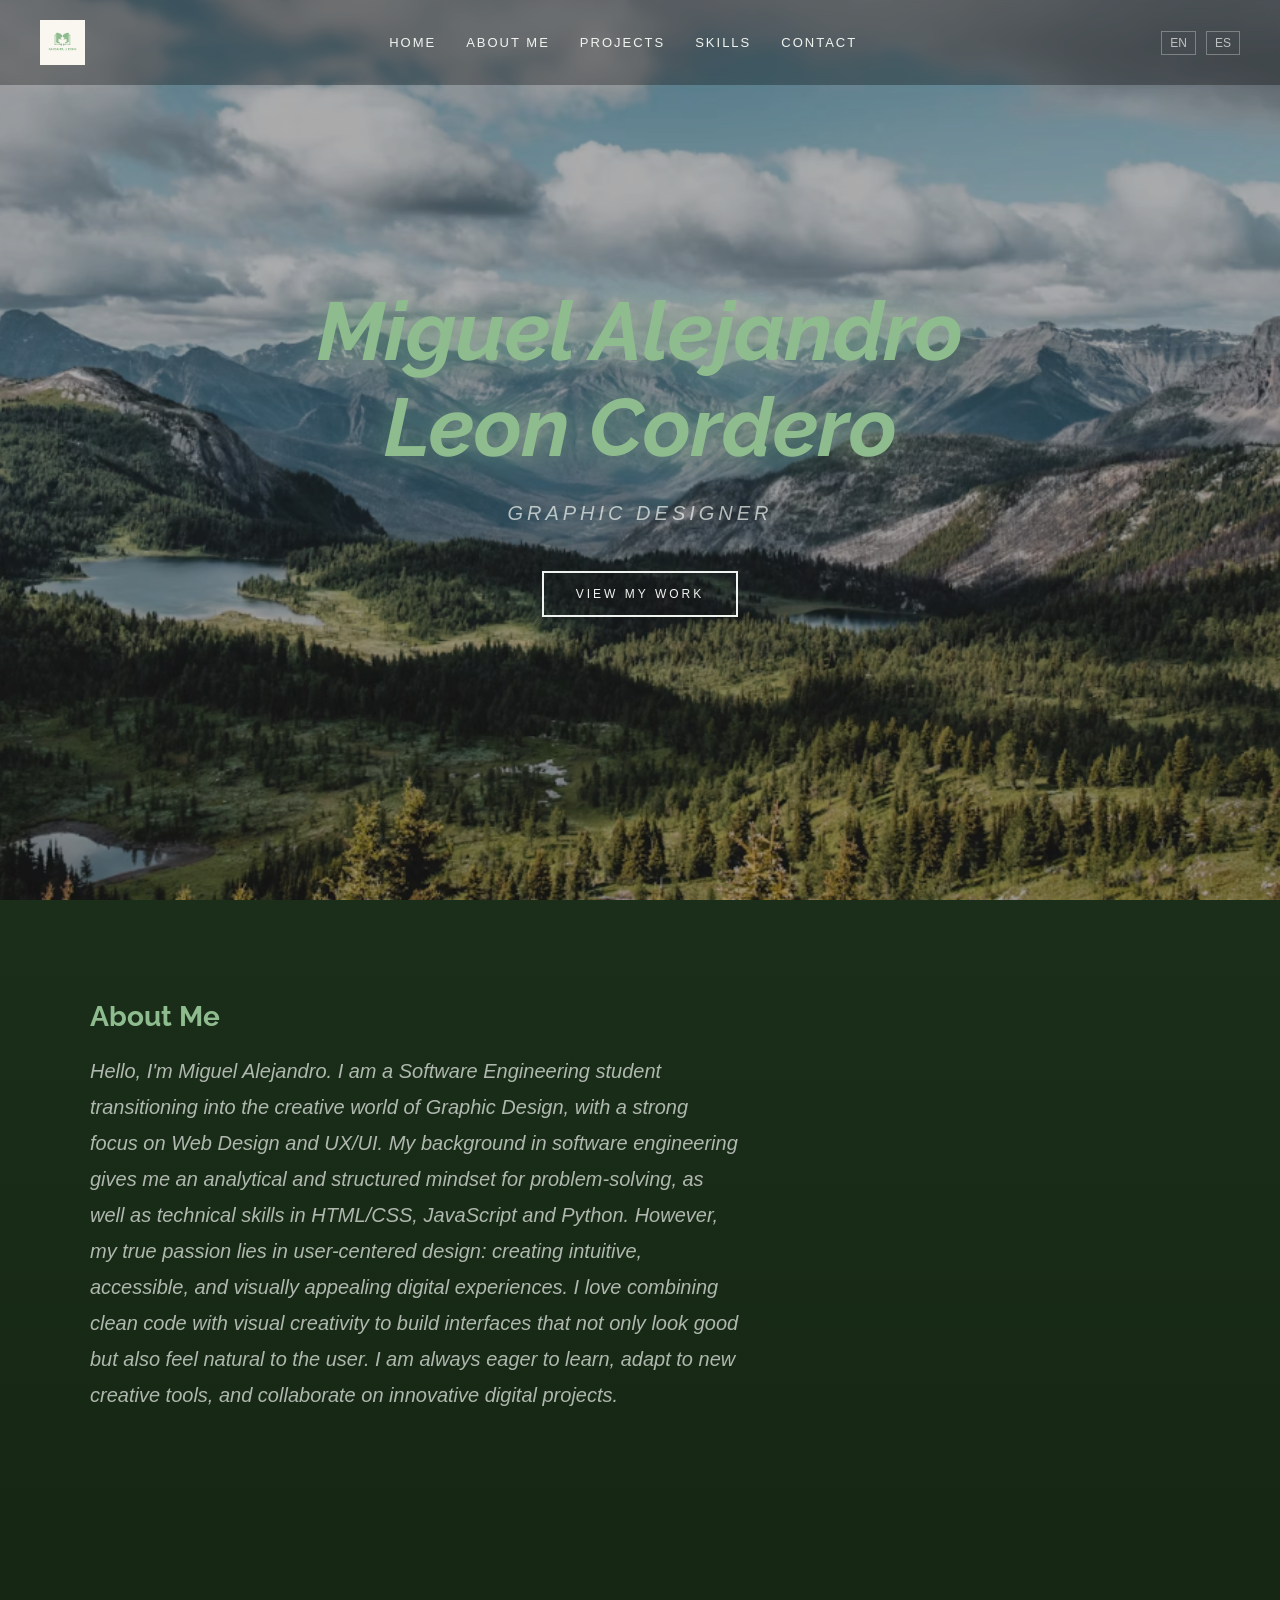
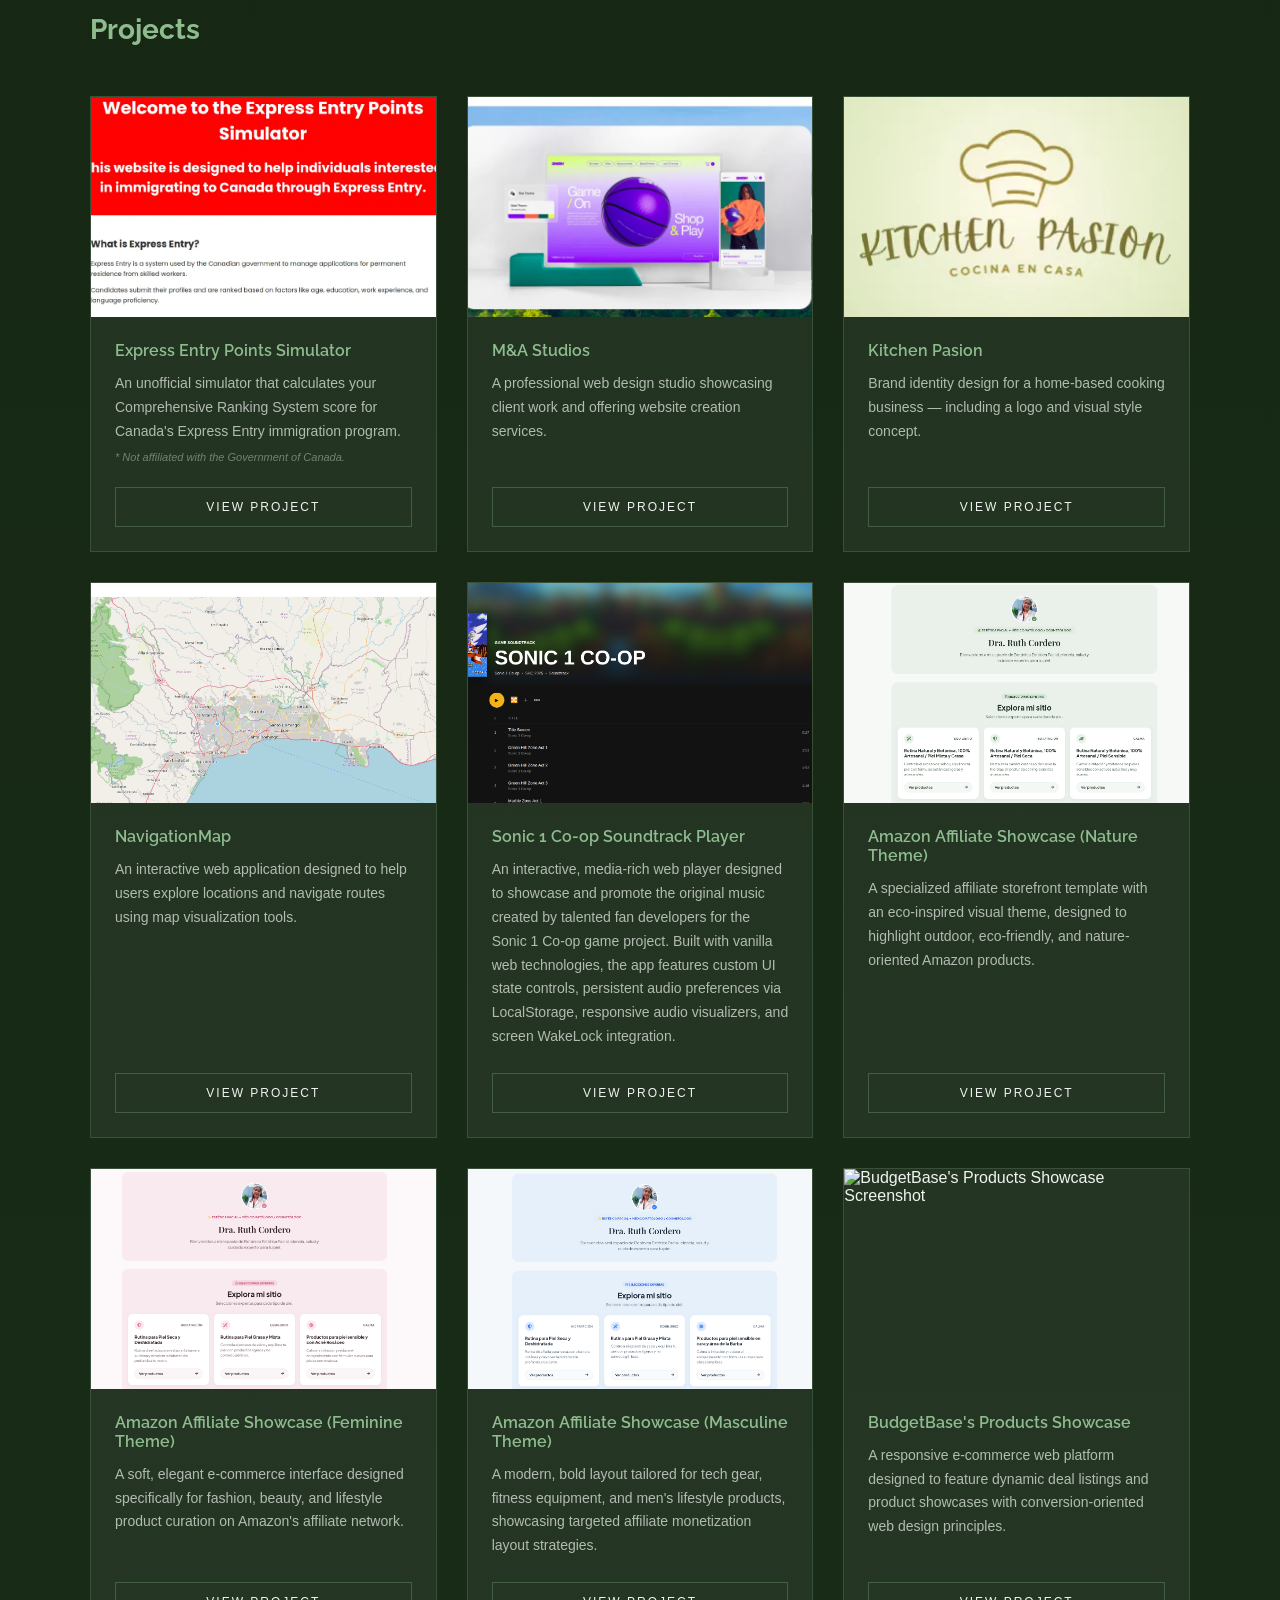
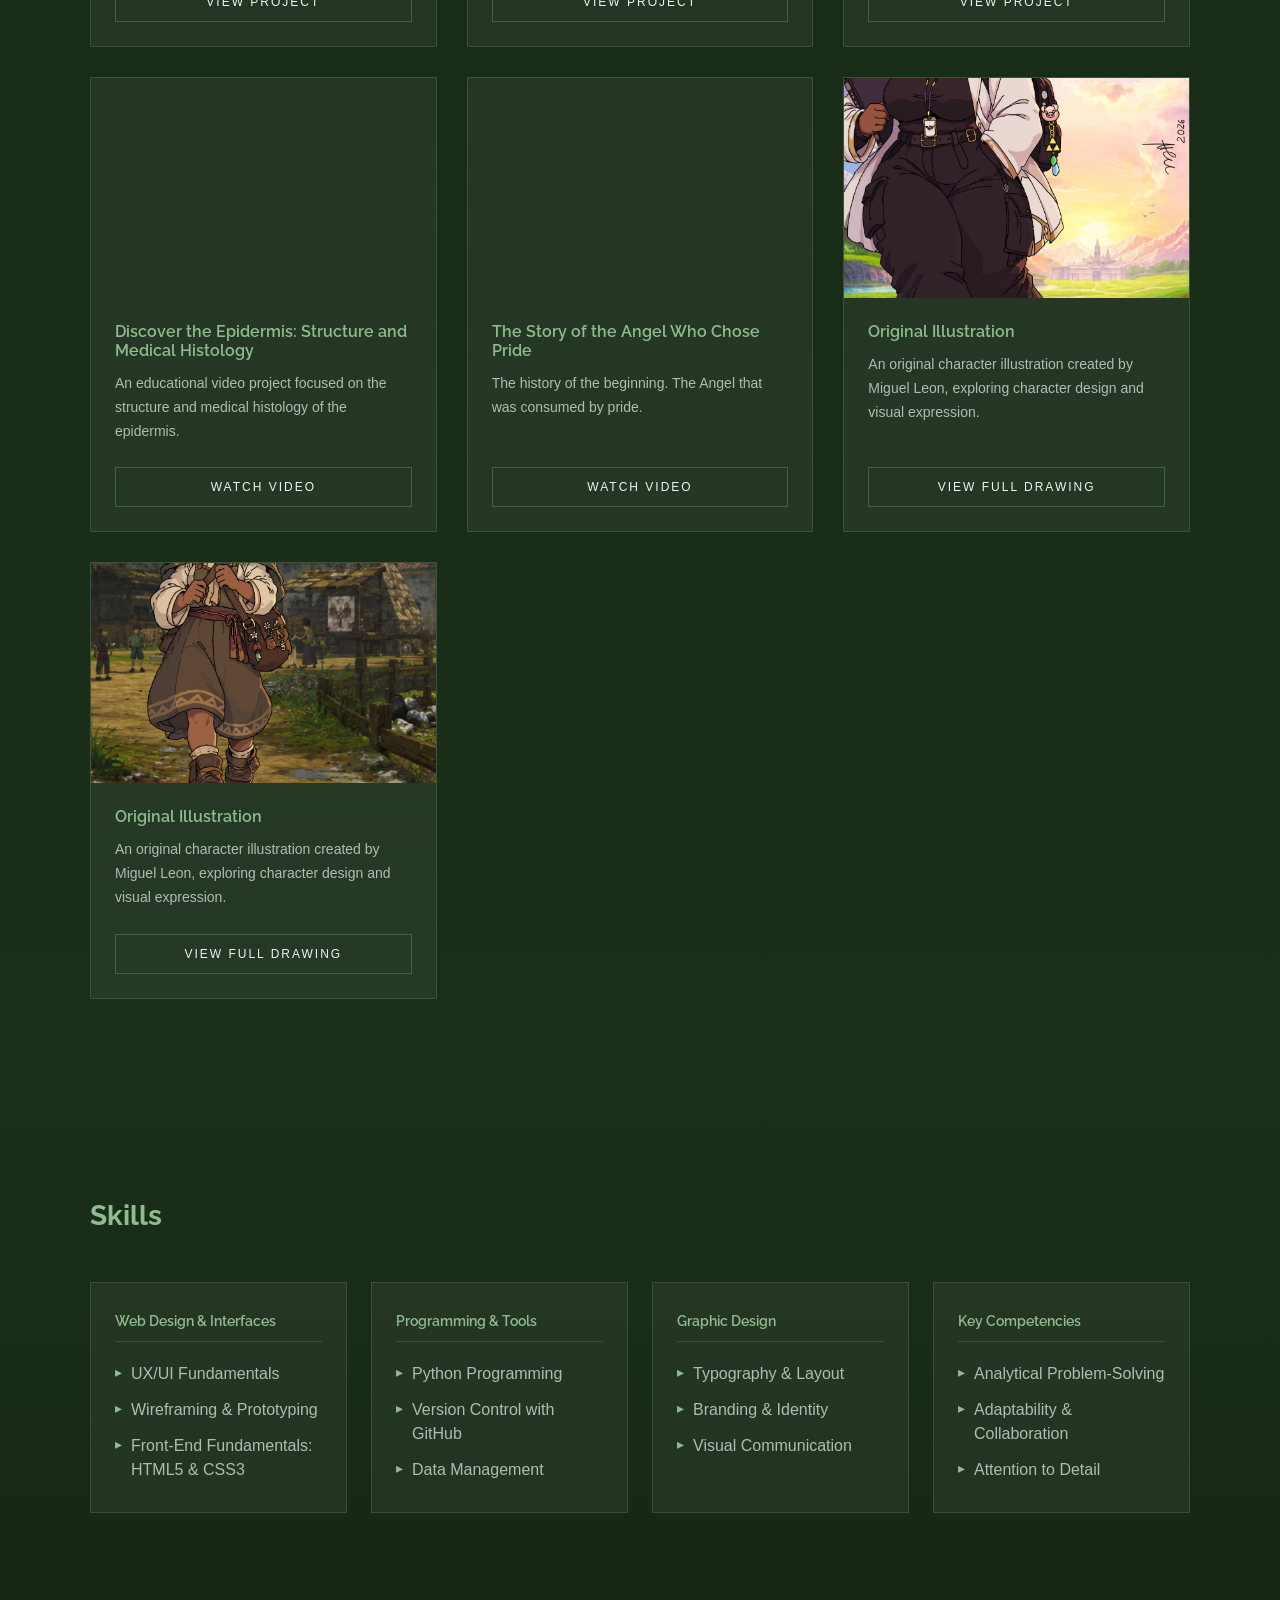
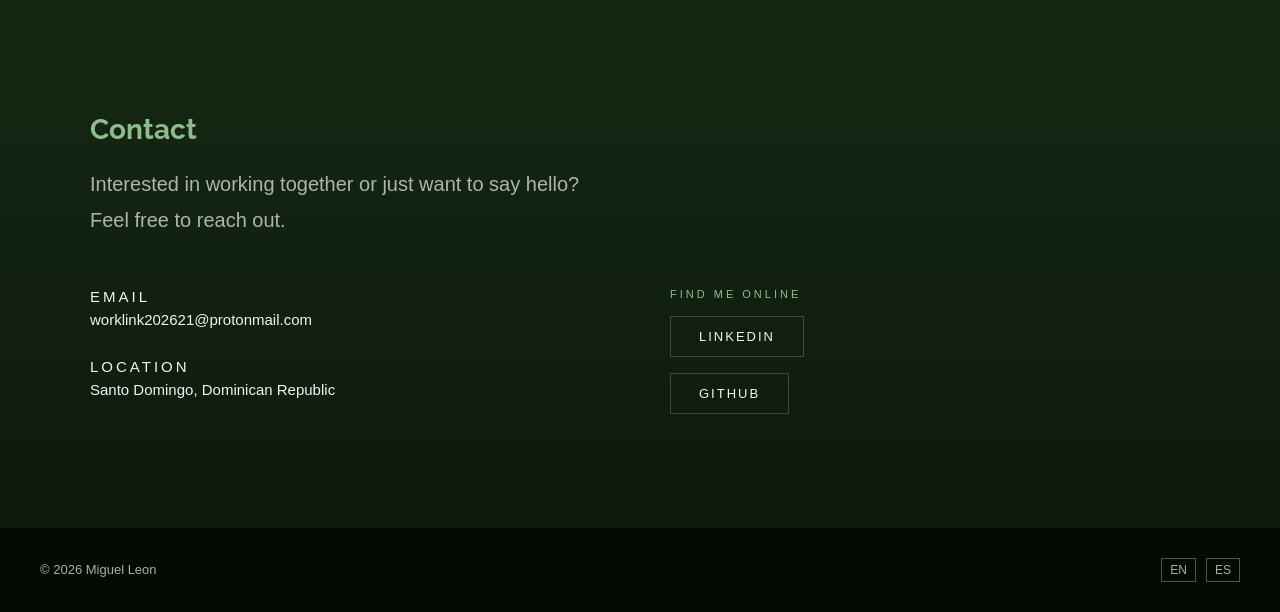
==== commit 5935ad5c: "Update index.html" ====
--- a/index.html
+++ b/index.html
@@ -1,9 +1,9 @@
 <!DOCTYPE html>
-<html lang="es">
+<html lang="en">
 <head>
     <meta charset="UTF-8">
     <meta name="viewport" content="width=device-width, initial-scale=1.0">
-    <title>Mi Portafolio - Miguel Alejandro Leon Cordero</title>
+    <title>My Portfolio - Miguel Alejandro Leon Cordero</title>
 
     <!-- Google tag (gtag.js) -->
     <script async src="https://www.googletagmanager.com/gtag/js?id=G-HMZPZ18P73"></script>
@@ -15,318 +15,357 @@
     gtag('config', 'G-HMZPZ18P73');
     </script>
 
-    <!-- Favicon - el logo en la ventana del navegador -->
+    <!-- Favicon - the logo in the browser window -->
     <link rel="icon" type="image/png" href="assets/images/Logo-without-background.png">
 
     <!-- Google Font -->
     <link href="https://fonts.googleapis.com/css2?family=Raleway:wght@100;200;300;400;700&display=swap" rel="stylesheet">
 
-    <!-- Conexión CSS -->
+    <!-- CSS Connection -->
     <link rel="stylesheet" href="css/style.css">
 </head>
+
 <body>
 
-      <!-- Pantalla de carga -->
-     <div class="page-loader">
+    <!-- Loading Screen -->
+    <div class="page-loader">
         <div class="loader-content">
             <p class="loader-name">Miguel Alejandro</p>
             <div class="loader-bar">
                 <div class="loader-progress"></div>
             </div>
         </div>
-     </div>
+    </div>
 
     <header>
+
         <!-- Logo -->
         <div class="logo">
             <img src="assets/images/Logo.png" alt="Miguel Leon">
         </div>
 
-        <!-- Enlaces de navegación -->
+        <!-- Navigation Links -->
         <nav>
-            <a href="#home">Inicio</a>
-            <a href="#about">Sobre Mí</a>
-            <a href="#projects">Proyectos</a>
-            <a href="#skills">Habilidades</a>
-            <a href="#contact">Contacto</a>
+            <a href="#home">Home</a>
+            <a href="#about">About Me</a>
+            <a href="#projects">Projects</a>
+            <a href="#skills">Skills</a>
+            <a href="#contact">Contact</a>
         </nav>
 
-        <!-- Selector de idioma -->
+        <!-- Language Selector -->
         <div class="lang-switch">
             <a href="index.html">EN</a>
             <a href="index-es.html">ES</a>
         </div>
 
-        <!-- Menú de Hamburguesa -->
-        <button class="hamburger" aria-label="Abrir menú">
+        <!-- Hamburger Menu -->
+        <button class="hamburger" aria-label="Open menu">
             <span></span>
             <span></span>
             <span></span>
         </button>
+
     </header>
 
     <main>
 
-        <!-- Inicio -->
+        <!-- Home -->
         <section id="home">
 
-            <!-- Pantalla de inicio contiene animación y fondo -->
+            <!-- Home screen containing animation and background -->
             <div class="hero">
 
-                <!-- Elementos animados (nubes y hojas vía JavaScript) -->
+                <!-- Animated elements (clouds and leaves via JavaScript) -->
                 <div class="hero-animations"></div>
 
-                <!-- Mensaje principal -->
+                <!-- Main message -->
                 <div class="hero-content">
-                    <h1>Miguel Alejandro León Cordero</h1>
-                    <p class="hero-subtitle">Diseñador Grafico</p>
-                    <a href="#projects" class="btn-primary">Ver Mi Trabajo</a>
+                    <h1>Miguel Alejandro Leon Cordero</h1>
+                    <p class="hero-subtitle">Graphic Designer</p>
+                    <a href="#projects" class="btn-primary">View My Work</a>
                 </div>
+
             </div>
         </section>
 
-        <!-- Sobre Mí -->
+
+        <!-- About Me -->
         <section id="about">
 
-            <!-- Algunos elementos animados -->
+            <!-- Some animated elements -->
             <div class="about-animations"></div>
 
-            <!-- Mensaje principal -->
+            <!-- Main message -->
             <div class="about-content">
 
-                <h2>Sobre Mí</h2>
-
-                <p>Hola, soy Miguel Alejandro. Soy estudiante de Ingeniería de Software en transición hacia el mundo creativo del Diseño Gráfico, con un fuerte enfoque en Diseño Web y UX/UI. Mi formación en ingeniería de software me otorga una mentalidad analítica y estructurada para la resolución de problemas, así como habilidades técnicas en HTML/CSS, JavaScript y Python. Sin embargo, mi verdadera pasión se encuentra en el diseño centrado en el usuario: crear experiencias digitales intuitivas, accesibles y visualmente atractivas. Me encanta combinar un código limpio con la creatividad visual para construir interfaces que no solo se vean bien, sino que también se sientan naturales para el usuario. Siempre estoy entusiasmado por aprender, adaptarme a nuevas herramientas creativas y colaborar en proyectos digitales innovadores.</p>
+                <h2>About Me</h2>
+
+                <p>
+                    Hello, I'm Miguel Alejandro. I am a Software Engineering student transitioning into the creative world of Graphic Design, with a strong focus on Web Design and UX/UI. My background in software engineering gives me an analytical and structured mindset for problem-solving, as well as technical skills in HTML/CSS, JavaScript and Python. However, my true passion lies in user-centered design: creating intuitive, accessible, and visually appealing digital experiences. I love combining clean code with visual creativity to build interfaces that not only look good but also feel natural to the user. I am always eager to learn, adapt to new creative tools, and collaborate on innovative digital projects.
+                </p>
+
             </div>
         </section>
 
-        <!-- Proyectos -->
+
+        <!-- Projects -->
         <section id="projects">
+
             <div class="projects-content">
 
-                <h2>Proyectos</h2>
-
-                <!-- Cuadrícula de tarjetas -->
+                <h2>Projects</h2>
+
+                <!-- Project Card Grid -->
                 <div class="projects-grid">
 
-                    <!-- Tarjeta de Proyecto 1 -->
-                    <div class="project-card">
-
-                        <!-- Imagen del proyecto -->
+                    <!-- Project Card 1 -->
+                    <div class="project-card">
+
+                        <!-- Project Image -->
                         <div class="project-image">
                             <img src="assets/images/project-1.webp"
-                                alt="Captura del Simulador Express Entry">
-                        </div>
-
-                        <!-- Información del proyecto -->
-                        <div class="project-info">
-                            <h3>Simulador de Puntos Express Entry</h3>
-                            <p>Un simulador no oficial que calcula tu puntaje del Sistema de Clasificación Integral para el programa de inmigración Express Entry de Canadá.</p>
+                                alt="Express Entry Simulator Screenshot">
+                        </div>
+
+                        <!-- Project Information -->
+                        <div class="project-info">
+                            <h3>Express Entry Points Simulator</h3>
+
+                            <p>
+                                An unofficial simulator that calculates your Comprehensive Ranking System score for Canada's Express Entry immigration program.
+                            </p>
+
                             <span class="project-disclaimer">
-                                * No afiliado con el Gobierno de Canadá.
+                                * Not affiliated with the Government of Canada.
                             </span>
                         </div>
 
-                        <!-- Botón al fondo -->
+                        <!-- Button at the bottom -->
                         <a href="https://miguelleon-creator.github.io/Express-Entry-Points-Simulator/"
-                        class="project-link"
-                        target="_blank">
-                        Ver Proyecto
-                        </a>
-
-                    </div>
-
-                    <!-- Tarjeta de Proyecto 2 -->
+                            class="project-link"
+                            target="_blank">
+                            View Project
+                        </a>
+
+                    </div>
+
+
+                    <!-- Project Card 2 -->
                     <div class="project-card">
 
                         <div class="project-image">
                             <img src="assets/images/project-2.webp"
-                                alt="Captura del proyecto M&A Studios">
+                                alt="M&A Studios Project Screenshot">
                         </div>
 
                         <div class="project-info">
                             <h3>M&A Studios</h3>
-                            <p>Un estudio profesional de diseño web que muestra trabajos para clientes y ofrece servicios de creación de sitios web.</p>
+
+                            <p>
+                                A professional web design studio showcasing client work and offering website creation services.
+                            </p>
                         </div>
 
                         <a href="https://miguelleon-creator.github.io/M-A-Studios-Proejct/"
-                        class="project-link"
-                        target="_blank">
-                        Ver Proyecto
-                        </a>
-
-                    </div>
-
-                    <!-- Proyecto 3 -->
+                            class="project-link"
+                            target="_blank">
+                            View Project
+                        </a>
+
+                    </div>
+
+
+                    <!-- Project 3 -->
                     <div class="project-card">
 
                         <div class="project-image">
                             <img src="assets/images/project-3.webp"
-                                alt="Diseño de identidad de marca Kitchen Pasion">
+                                alt="Kitchen Pasion Brand Identity Design">
                         </div>
 
                         <div class="project-info">
                             <h3>Kitchen Pasion</h3>
-                            <p>Diseño de identidad de marca para un negocio de cocina en casa — incluyendo logo y concepto de estilo visual.</p>
+
+                            <p>
+                                Brand identity design for a home-based cooking business — including a logo and visual style concept.
+                            </p>
                         </div>
 
                         <a href="https://www.figma.com/proto/0dbO5yj5XopLUOTJS3fkdC/Untitled?node-id=0-1&t=U4OozwfaJjb96rFc-1"
-                        class="project-link"
-                        target="_blank">
-                        Ver Proyecto
-                        </a>
-                        
-                    </div>
+                            class="project-link"
+                            target="_blank">
+                            View Project
+                        </a>
+
+                    </div>
+
 
                     <!-- Project Card 4 -->
                     <div class="project-card">
-                        
-                        <div class="project-image">
-                             <img src="assets/images/project-4.png" alt="Captura de pantalla de NavigationMap">
-                        </div>
-                        
+
+                        <div class="project-image">
+                            <img src="assets/images/project-4.png"
+                                alt="NavigationMap Screenshot">
+                        </div>
+
                         <div class="project-info">
                             <h3>NavigationMap</h3>
-                            <p>Una aplicación web interactiva diseñada para ayudar a los usuarios a explorar ubicaciones y navegar rutas mediante herramientas de visualización de mapas.</p>
-                        </div>
-                        
-                        <a href="https://linux-on-python.github.io/NavigationMap/" 
-                            class="project-link" 
+
+                            <p>
+                                An interactive web application designed to help users explore locations and navigate routes using map visualization tools.
+                            </p>
+                        </div>
+
+                        <a href="https://linux-on-python.github.io/NavigationMap/"
+                            class="project-link"
                             target="_blank">
-                            Ver Proyecto
-                        </a>
-
-                    </div>
-
-                    <!-- Reproductor de Banda Sonora de Sonic 1 Co-op -->
+                            View Project
+                        </a>
+
+                    </div>
+
+                    <!-- Sonic 1 Co-op Soundtrack Player -->
                     <div class="project-card">
                     
-                        <!-- Imagen del proyecto -->
+                        <!-- Project image -->
                         <div class="project-image">
                             <img 
                                 src="assets/images/project-5.png" 
-                                alt="Reproductor de Banda Sonora de Sonic 1 Co-op"
+                                alt="Sonic 1 Co-op Soundtrack Player"
                             >
                         </div>
                     
-                        <!-- Información del proyecto -->
+                        <!-- Project info -->
                         <div class="project-info">
                     
-                            <h3>Reproductor de Banda Sonora de Sonic 1 Co-op</h3>
+                            <h3>Sonic 1 Co-op Soundtrack Player</h3>
                     
                             <p>
-                                Un reproductor web interactivo diseñado para promocionar y
-                                destacar la música original creada por talentosos desarrolladores
-                                fanáticos para el proyecto de juego Sonic 1 Co-op. Construido con
-                                tecnologías web nativas, la aplicación cuenta con controles de estado
-                                de interfaz personalizados, preferencias de audio persistentes mediante
-                                LocalStorage, visualizadores de audio adaptativos e integración con Screen WakeLock.
+                                An interactive, media-rich web player designed to showcase and
+                                promote the original music created by talented fan developers
+                                for the Sonic 1 Co-op game project. Built with vanilla web
+                                technologies, the app features custom UI state controls,
+                                persistent audio preferences via LocalStorage, responsive
+                                audio visualizers, and screen WakeLock integration.
                             </p>
                     
                         </div>
                     
-                        <!-- Botón al fondo -->
+                        <!-- Button at the bottom -->
                         <a 
                             href="https://linux-on-python.github.io/sonic-1-coop-soundtrack/"
                             class="project-link"
                             target="_blank"
                             rel="noopener noreferrer"
                         >
-                            Ver Proyecto
+                            View Project
                         </a>
                     
                     </div>
 
-                    <!-- Muestra de Afiliados de Amazon - Versión Naturaleza -->
+                    <!-- Amazon Affiliate Showcase - Nature Version -->
                     <div class="project-card">
 
                         <div class="project-image">
                             <img src="assets/images/nature-project.png"
-                                alt="Captura de Amazon Afiliados Versión Naturaleza">
-                        </div>
-
-                        <div class="project-info">
-                            <h3>Muestra de Afiliados de Amazon (Tema Naturaleza)</h3>
-                            <p>Plantilla de tienda de afiliados especializada con una temática visual ecológica, diseñada para destacar productos de Amazon orientados al aire libre y la sostenibilidad.</p>
+                                alt="Amazon Affiliate Nature Version Screenshot">
+                        </div>
+
+                        <div class="project-info">
+                            <h3>Amazon Affiliate Showcase (Nature Theme)</h3>
+
+                            <p>
+                                A specialized affiliate storefront template with an eco-inspired visual theme, designed to highlight outdoor, eco-friendly, and nature-oriented Amazon products.
+                            </p>
                         </div>
 
                         <a href="https://linux-on-python.github.io/Amazon-Affiliate-Nature-Version/"
                             class="project-link"
                             target="_blank"
                             rel="noopener noreferrer">
-                            Ver Proyecto
-                        </a>
-
-                    </div>
-
-                    <!-- Muestra de Afiliados de Amazon - Versión Femenina -->
+                            View Project
+                        </a>
+
+                    </div>
+
+                    <!-- Amazon Affiliate Showcase - Feminine Version -->
                     <div class="project-card">
 
                         <div class="project-image">
                             <img src="assets/images/femenine-version.png"
-                                alt="Captura de Amazon Afiliados Versión Femenina">
-                        </div>
-
-                        <div class="project-info">
-                            <h3>Muestra de Afiliados de Amazon (Tema Femenino)</h3>
-                            <p>Interfaz de comercio electrónico suave y elegante diseñada específicamente para la curaduría de productos de moda, belleza y estilo de vida dentro de la red de afiliados de Amazon.</p>
+                                alt="Amazon Affiliate Feminine Version Screenshot">
+                        </div>
+
+                        <div class="project-info">
+                            <h3>Amazon Affiliate Showcase (Feminine Theme)</h3>
+
+                            <p>
+                                A soft, elegant e-commerce interface designed specifically for fashion, beauty, and lifestyle product curation on Amazon's affiliate network.
+                            </p>
                         </div>
 
                         <a href="https://linux-on-python.github.io/Amazon-Affiliate-Femenine-Version/"
                             class="project-link"
                             target="_blank"
                             rel="noopener noreferrer">
-                            Ver Proyecto
-                        </a>
-
-                    </div>
-
-                    <!-- Muestra de Afiliados de Amazon - Versión Masculina -->
+                            View Project
+                        </a>
+
+                    </div>
+
+                    <!-- Amazon Affiliate Showcase - Masculine Version -->
                     <div class="project-card">
 
                         <div class="project-image">
                             <img src="assets/images/masculine-version.png"
-                                alt="Captura de Amazon Afiliados Versión Masculina">
-                        </div>
-
-                        <div class="project-info">
-                            <h3>Muestra de Afiliados de Amazon (Tema Masculino)</h3>
-                            <p>Diseño moderno y audaz adaptado para tecnología, equipos de ejercicio y productos de estilo de vida masculino, aplicando estrategias de diseño enfocadas en la monetización por afiliados.</p>
+                                alt="Amazon Affiliate Masculine Version Screenshot">
+                        </div>
+
+                        <div class="project-info">
+                            <h3>Amazon Affiliate Showcase (Masculine Theme)</h3>
+
+                            <p>
+                                A modern, bold layout tailored for tech gear, fitness equipment, and men's lifestyle products, showcasing targeted affiliate monetization layout strategies.
+                            </p>
                         </div>
 
                         <a href="https://linux-on-python.github.io/Amazon-Affiliate-Masculine-version/"
                             class="project-link"
                             target="_blank"
                             rel="noopener noreferrer">
-                            Ver Proyecto
-                        </a>
-
-                    </div>
-
-                    <!-- Muestra de Productos Temu -->
+                            View Project
+                        </a>
+
+                    </div>
+
+                    <!-- Temu Products Showcase -->
                     <div class="project-card">
 
                         <div class="project-image">
                             <img src="assets/images/BudgetBase-Image.png"
-                                alt="Captura de Muestra de BudgetBase">
-                        </div>
-
-                        <div class="project-info">
-                            <h3>Catálogo de Productos de BudgetBase</h3>
-
-                            <p>Plataforma web adaptable de comercio electrónico diseñada para presentar ofertas dinámicas y catálogos de productos mediante principios de diseño web enfocados en la conversión.</p>
+                                alt="BudgetBase's Products Showcase Screenshot">
+                        </div>
+
+                        <div class="project-info">
+                            <h3>BudgetBase's Products Showcase</h3>
+
+                            <p>
+                                A responsive e-commerce web platform designed to feature dynamic deal listings and product showcases with conversion-oriented web design principles.
+                            </p>
                         </div>
 
                         <a href="https://linux-on-python.github.io/BudgetBase-Affiliate/"
                             class="project-link"
                             target="_blank"
                             rel="noopener noreferrer">
-                            Ver Proyecto
+                            View Project
                         </a>
 
                     </div>
 
                     <!-- Video Project 1 -->
+
                     <div class="project-card">
 
                         <div class="project-image video-wrapper">
@@ -358,20 +397,21 @@
                             target="_blank"
                             rel="noopener noreferrer">
 
-                            Ver Video
+                            Watch Video
 
                         </a>
 
                     </div>
 
                     <!-- Video Project 2 -->
+
                     <div class="project-card">
 
                         <div class="project-image video-wrapper">
 
                             <iframe
                                 src="https://www.youtube.com/embed/ZPqFxCT9E9s"
-                                title="La historia del comienzo. El Ángel que fue consumido por el orgullo"
+                                title="The Story of the Angel Who Chose Pride"
                                 loading="lazy"
                                 allow="accelerometer; autoplay; clipboard-write; encrypted-media; gyroscope; picture-in-picture; web-share"
                                 allowfullscreen>
@@ -381,10 +421,10 @@
 
                         <div class="project-info">
 
-                            <h3>La historia del comienzo. El Ángel que fue consumido por el orgullo</h3>
-
-                            <p>
-                                La historia del comienzo. El Ángel que fue consumido por el orgullo.
+                            <h3>The Story of the Angel Who Chose Pride</h3>
+
+                            <p>
+                                The history of the beginning. The Angel that was consumed by pride.
                             </p>
 
                         </div>
@@ -395,7 +435,7 @@
                             target="_blank"
                             rel="noopener noreferrer">
 
-                            Ver Video
+                            Watch Video
 
                         </a>
 
@@ -405,20 +445,28 @@
                     <div class="project-card">
 
                         <div class="project-image">
-                            <img src="assets/images/drawing-1.jpeg"
-                                alt="Ilustración original por Miguel Leon">
-                        </div>
-
-                        <div class="project-info">
-                            <h3>Ilustración Original</h3>
-                            <p>
-                                Una ilustración de personaje original creada por Miguel Leon,
-                                explorando el diseño de personajes y la expresión visual.
-                            </p>
-                        </div>
-
+
+                            <img
+                                src="assets/images/drawing-1.jpeg"
+                                alt="Original drawing by Miguel Leon">
+
+                        </div>
+
+                        <div class="project-info">
+
+                            <h3>Original Illustration</h3>
+
+                            <p>
+                                An original character illustration created by Miguel Leon,
+                                exploring character design and visual expression.
+                            </p>
+
+                        </div>
+
+                        <!-- Using an anchor tag styled as project-link -->
+                         
                         <a href="javascript:void(0);" onclick="openModal('assets/images/drawing-1.jpeg')" class="project-link">
-                            Ver Dibujo Completo
+                            View Full Drawing
                         </a>
 
                     </div>
@@ -427,20 +475,28 @@
                     <div class="project-card">
 
                         <div class="project-image">
-                            <img src="assets/images/drawing-2.jpeg"
-                                alt="Ilustración original por Miguel Leon">
-                        </div>
-
-                        <div class="project-info">
-                            <h3>Ilustración Original</h3>
-                            <p>
-                                Una ilustración de personaje original creada por Miguel Leon,
-                                explorando el diseño de personajes y la expresión visual.
-                            </p>
-                        </div>
+
+                            <img
+                                src="assets/images/drawing-2.jpeg"
+                                alt="Original drawing by Miguel Leon">
+
+                        </div>
+
+                        <div class="project-info">
+
+                            <h3>Original Illustration</h3>
+
+                            <p>
+                                An original character illustration created by Miguel Leon,
+                                exploring character design and visual expression.
+                            </p>
+
+                        </div>
+
+                        <!-- Using an anchor tag styled as project-link -->
 
                         <a href="javascript:void(0);" onclick="openModal('assets/images/drawing-2.jpeg')" class="project-link">
-                            Ver Dibujo Completo
+                            View Full Drawing
                         </a>
 
                     </div>
@@ -448,123 +504,169 @@
                 </div>
 
             </div>
+
         </section>
 
-        <!-- Habilidades -->
+
+        <!-- Skills -->
         <section id="skills">
 
-            <!-- Algunos elementos animados -->
+            <!-- Some animated elements -->
             <div class="skills-animations"></div>
 
-            <!-- Mensaje principal -->
+            <!-- Main message -->
             <div class="skills-content">
 
-                <h2>Habilidades</h2>
-
-                <!-- Cuadrícula de tarjetas de habilidades -->
+                <h2>Skills</h2>
+
+                <!-- Skill Card Grid -->
                 <div class="skills-grid">
 
-                    <!-- Tarjeta 1 -->
+                    <!-- Card 1 -->
                     <div class="skill-card">
-                        <h3>Diseño Web e Interfaces</h3>
+
+                        <h3>Web Design & Interfaces</h3>
+
                         <ul>
-                            <li>Fundamentos de UX/UI</li>
-                            <li>Wireframing y Prototipado</li>
-                            <li>Fundamentos Front-End: HTML5 y CSS3</li>
+                            <li>UX/UI Fundamentals</li>
+                            <li>Wireframing & Prototyping</li>
+                            <li>Front-End Fundamentals: HTML5 & CSS3</li>
                         </ul>
-                    </div>
-
-                    <!-- Tarjeta 2 -->
+
+                    </div>
+
+
+                    <!-- Card 2 -->
                     <div class="skill-card">
-                        <h3>Programación y Herramientas</h3>
+
+                        <h3>Programming & Tools</h3>
+
                         <ul>
-                            <li>Programación en Python</li>
-                            <li>Control de Versiones con GitHub</li>
-                            <li>Gestión de Datos</li>
+                            <li>Python Programming</li>
+                            <li>Version Control with GitHub</li>
+                            <li>Data Management</li>
                         </ul>
-                    </div>
-
-                    <!-- Tarjeta 3 -->
+
+                    </div>
+
+
+                    <!-- Card 3 -->
                     <div class="skill-card">
-                        <h3>Diseño Gráfico</h3>
+
+                        <h3>Graphic Design</h3>
+
                         <ul>
-                            <li>Tipografía y Maquetación</li>
-                            <li>Identidad de Marca y Branding</li>
-                            <li>Comunicación Visual</li>
+                            <li>Typography & Layout</li>
+                            <li>Branding & Identity</li>
+                            <li>Visual Communication</li>
                         </ul>
-                    </div>
-
-                    <!-- Tarjeta 4 -->
+
+                    </div>
+
+
+                    <!-- Card 4 -->
                     <div class="skill-card">
-                        <h3>Competencias Clave</h3>
+
+                        <h3>Key Competencies</h3>
+
                         <ul>
-                            <li>Resolución Analítica de Problemas</li>
-                            <li>Adaptabilidad y Colaboración</li>
-                            <li>Atención al Detalle</li>
+                            <li>Analytical Problem-Solving</li>
+                            <li>Adaptability & Collaboration</li>
+                            <li>Attention to Detail</li>
                         </ul>
+
                     </div>
 
                 </div>
             </div>
         </section>
 
-        <!-- Contacto -->
+
+        <!-- Contact -->
         <section id="contact">
 
             <div class="contact-content">
-                <h2>Contacto</h2>
-                <p class="contact-intro">¿Interesado en trabajar juntos o simplemente quieres saludar? No dudes en escribirme.</p>
-
-                <!-- Cuadrícula de contacto -->
+
+                <h2>Contact</h2>
+
+                <p class="contact-intro">
+                    Interested in working together or just want to say hello? Feel free to reach out.
+                </p>
+
+                <!-- Contact Grid -->
                 <div class="contact-grid">
 
-                    <!-- Lado izquierdo - información de contacto -->
+                    <!-- Left Side - Contact Information -->
                     <div class="contact-info">
 
                         <div class="contact-item">
-                            <!-- Correo -->
-                            <span class="contact-label">Correo</span>
-                            <a href="mailto:worklink202621@protonmail.com">worklink202621@protonmail.com</a>
-                        </div>
+
+                            <!-- Email -->
+                            <span class="contact-label">Email</span>
+                            <a href="mailto:worklink202621@protonmail.com">
+                                worklink202621@protonmail.com
+                            </a>
+
+                        </div>
+
 
                         <div class="contact-item">
-                            <!-- Ubicación -->
-                            <span class="contact-label">Ubicación</span>
-                            <span>Santo Domingo, República Dominicana</span>
-                        </div>
-
-                    </div>
-
-                    <!-- Lado derecho - redes sociales -->
+
+                            <!-- Location -->
+                            <span class="contact-label">Location</span>
+                            <span>Santo Domingo, Dominican Republic</span>
+
+                        </div>
+
+                    </div>
+
+
+                    <!-- Right Side - Social Media -->
                     <div class="contact-social">
 
-                        <span class="contact-label">Encuéntrame en línea</span>
-
-                        <a href="https://www.linkedin.com/in/miguelleonin2005/" class="social-link">LinkedIn</a>
-                        <a href="https://github.com/Linux-On-Python" class="social-link">GitHub</a>
-
-                    </div>
+                        <span class="contact-label">Find Me Online</span>
+
+                        <a href="https://www.linkedin.com/in/miguelleonin2005/"
+                            class="social-link">
+                            LinkedIn
+                        </a>
+
+                        <a href="https://github.com/Linux-On-Python"
+                            class="social-link">
+                            GitHub
+                        </a>
+
+                    </div>
+
                 </div>
             </div>
         </section>
 
     </main>
 
+
     <footer>
+
         <p>&copy; 2026 Miguel Leon</p>
+
         <div class="lang-switch">
             <a href="index.html">EN</a>
             <a href="index-es.html">ES</a>
         </div>
+
     </footer>
-        
+
+
     <!-- JavaScript -->
     <script src="JS/main.js"></script>
 
     <!-- Full-Screen Image Modal Popup -->
+
     <div id="drawingModal" class="drawing-modal">
+
         <span class="close-modal" onclick="closeModal()">&times;</span>
-        <img class="modal-drawing-content" id="modalImage" alt="Dibujo en tamaño completo">
+        
+        <img class="modal-drawing-content" id="modalImage" alt="Full Size Drawing">
     </div>
 
 </body>
